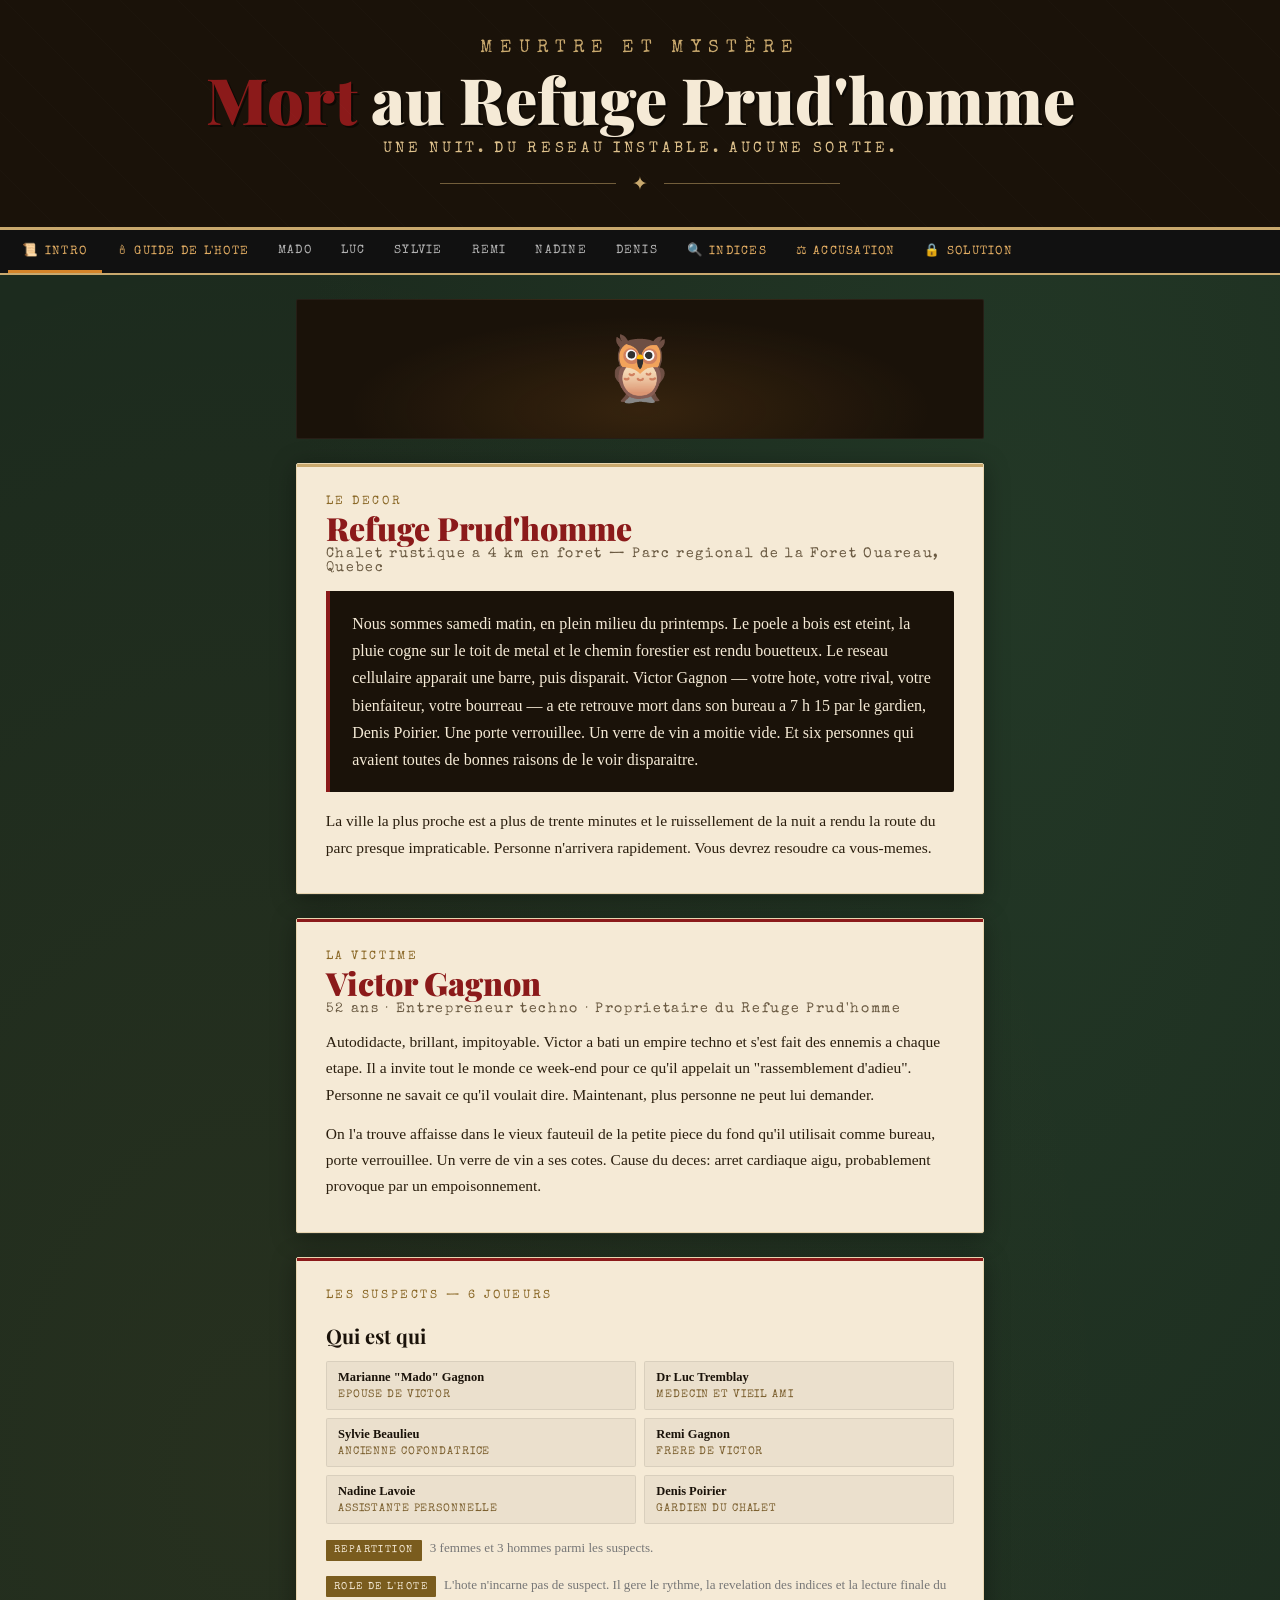
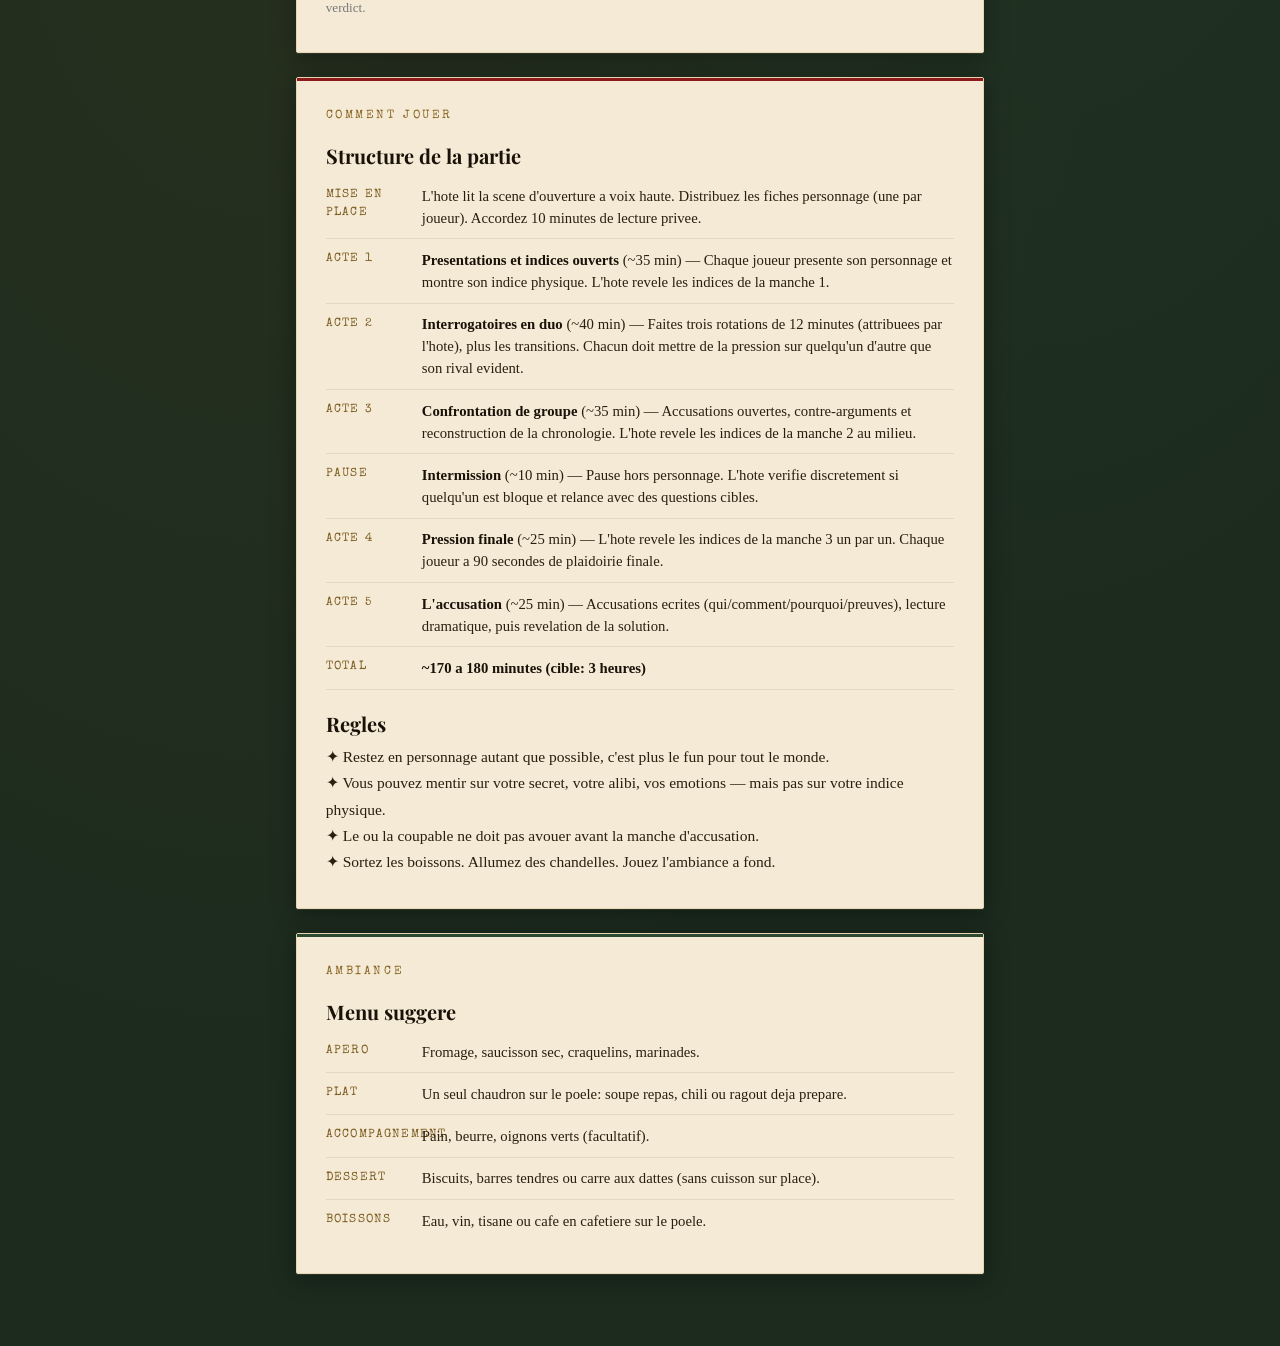
==== dead_at_blackpine.html @ 15d74ecc "improve role play" ====
<!DOCTYPE html>
<html lang="fr-CA">
<head>
<meta charset="UTF-8">
<meta name="viewport" content="width=device-width, initial-scale=1.0">
<title>Mort au Refuge Prud'homme — Meurtre et mystère</title>
<link href="https://fonts.googleapis.com/css2?family=Playfair+Display:ital,wght@0,400;0,700;0,900;1,400;1,700&family=IM+Fell+English:ital@0;1&family=Special+Elite&display=swap" rel="stylesheet">
<link rel="stylesheet" href="assets/dead_at_blackpine.css">
</head>
<body>

<header class="site-header">
  <div class="header-ornament">Meurtre et mystère</div>
  <h1 class="header-title"><span>Mort</span> au Refuge Prud'homme</h1>
  <div class="header-sub">Une nuit. Du reseau instable. Aucune sortie.</div>
  <div class="header-divider"><span>✦</span></div>
</header>

<nav class="nav-wrap">
  <div class="nav" role="tablist">
    <button class="nav-btn host-btn active" onclick="showPage('intro')" id="tab-intro">📜 Intro</button>
    <button class="nav-btn host-btn" onclick="showPage('host')" id="tab-host">🕯 Guide de l'hote</button>
    <button class="nav-btn" onclick="showPage('maggie')" id="tab-maggie">Mado</button>
    <button class="nav-btn" onclick="showPage('owen')" id="tab-owen">Luc</button>
    <button class="nav-btn" onclick="showPage('sylvia')" id="tab-sylvia">Sylvie</button>
    <button class="nav-btn" onclick="showPage('rex')" id="tab-rex">Remi</button>
    <button class="nav-btn" onclick="showPage('nadia')" id="tab-nadia">Nadine</button>
    <button class="nav-btn" onclick="showPage('tom')" id="tab-tom">Denis</button>
    <button class="nav-btn host-btn" onclick="showPage('clues')" id="tab-clues">🔍 Indices</button>
    <button class="nav-btn host-btn" onclick="showPage('accuse')" id="tab-accuse">⚖ Accusation</button>
    <button class="nav-btn host-btn" onclick="showPage('solution')" id="tab-solution">🔒 Solution</button>
  </div>
</nav>

<div class="page active" id="page-intro">
  <div class="intro-img">🦉</div>

  <div class="card gold">
    <div class="section-label">Le decor</div>
    <div class="victim-name">Refuge Prud'homme</div>
    <div class="victim-dates">Chalet rustique a 4 km en foret — Parc regional de la Foret Ouareau, Quebec</div>
    <div class="scenario">
      Nous sommes samedi matin, en plein milieu du printemps. Le poele a bois est eteint, la pluie cogne sur le toit de metal et le chemin forestier est rendu bouetteux.
      Le reseau cellulaire apparait une barre, puis disparait. Victor Gagnon — votre hote, votre rival, votre bienfaiteur, votre bourreau —
      a ete retrouve mort dans son bureau a 7 h 15 par le gardien, Denis Poirier.
      Une porte verrouillee. Un verre de vin a moitie vide. Et six personnes qui avaient toutes de bonnes raisons de le voir disparaitre.
    </div>
    <p>La ville la plus proche est a plus de trente minutes et le ruissellement de la nuit a rendu la route du parc presque impraticable. Personne n'arrivera rapidement. Vous devrez resoudre ca vous-memes.</p>
  </div>

  <div class="card">
    <div class="section-label">La victime</div>
    <div class="victim-name">Victor Gagnon</div>
    <div class="victim-dates">52 ans · Entrepreneur techno · Proprietaire du Refuge Prud'homme</div>
    <p>Autodidacte, brillant, impitoyable. Victor a bati un empire techno et s'est fait des ennemis a chaque etape. Il a invite tout le monde ce week-end pour ce qu'il appelait un <em>"rassemblement d'adieu"</em>. Personne ne savait ce qu'il voulait dire. Maintenant, plus personne ne peut lui demander.</p>
    <p>On l'a trouve affaisse dans le vieux fauteuil de la petite piece du fond qu'il utilisait comme bureau, porte verrouillee. Un verre de vin a ses cotes. Cause du deces: arret cardiaque aigu, probablement provoque par un empoisonnement.</p>
  </div>

  <div class="card">
    <div class="section-label">Les suspects — 6 joueurs</div>
    <h3>Qui est qui</h3>
    <div class="player-list">
      <div class="player-item">
        <strong>Marianne "Mado" Gagnon</strong>
        <span>Epouse de Victor</span>
      </div>
      <div class="player-item">
        <strong>Dr Luc Tremblay</strong>
        <span>Medecin et vieil ami</span>
      </div>
      <div class="player-item">
        <strong>Sylvie Beaulieu</strong>
        <span>Ancienne cofondatrice</span>
      </div>
      <div class="player-item">
        <strong>Remi Gagnon</strong>
        <span>Frere de Victor</span>
      </div>
      <div class="player-item">
        <strong>Nadine Lavoie</strong>
        <span>Assistante personnelle</span>
      </div>
      <div class="player-item">
        <strong>Denis Poirier</strong>
        <span>Gardien du chalet</span>
      </div>
    </div>
    <p style="font-size:0.82rem; color:#777; margin-top:0.5rem;"><span class="tag gold">Repartition</span> 3 femmes et 3 hommes parmi les suspects.</p>
    <p style="font-size:0.82rem; color:#777; margin-top:0.35rem;"><span class="tag gold">Role de l'hote</span> L'hote n'incarne pas de suspect. Il gere le rythme, la revelation des indices et la lecture finale du verdict.</p>
  </div>

  <div class="card">
    <div class="section-label">Comment jouer</div>
    <h3>Structure de la partie</h3>
    <div class="detail-row"><div class="detail-label">Mise en place</div><div class="detail-val">L'hote lit la scene d'ouverture a voix haute. Distribuez les fiches personnage (une par joueur). Accordez 10 minutes de lecture privee.</div></div>
    <div class="detail-row"><div class="detail-label">Acte 1</div><div class="detail-val"><strong>Presentations et indices ouverts</strong> (~35 min) — Chaque joueur presente son personnage et montre son indice physique. L'hote revele les indices de la manche 1.</div></div>
    <div class="detail-row"><div class="detail-label">Acte 2</div><div class="detail-val"><strong>Interrogatoires en duo</strong> (~40 min) — Faites trois rotations de 12 minutes (attribuees par l'hote), plus les transitions. Chacun doit mettre de la pression sur quelqu'un d'autre que son rival evident.</div></div>
    <div class="detail-row"><div class="detail-label">Acte 3</div><div class="detail-val"><strong>Confrontation de groupe</strong> (~35 min) — Accusations ouvertes, contre-arguments et reconstruction de la chronologie. L'hote revele les indices de la manche 2 au milieu.</div></div>
    <div class="detail-row"><div class="detail-label">Pause</div><div class="detail-val"><strong>Intermission</strong> (~10 min) — Pause hors personnage. L'hote verifie discretement si quelqu'un est bloque et relance avec des questions cibles.</div></div>
    <div class="detail-row"><div class="detail-label">Acte 4</div><div class="detail-val"><strong>Pression finale</strong> (~25 min) — L'hote revele les indices de la manche 3 un par un. Chaque joueur a 90 secondes de plaidoirie finale.</div></div>
    <div class="detail-row"><div class="detail-label">Acte 5</div><div class="detail-val"><strong>L'accusation</strong> (~25 min) — Accusations ecrites (qui/comment/pourquoi/preuves), lecture dramatique, puis revelation de la solution.</div></div>
    <div class="detail-row"><div class="detail-label">Total</div><div class="detail-val"><strong>~170 a 180 minutes (cible: 3 heures)</strong></div></div>

    <h3>Regles</h3>
    <p>✦ Restez en personnage autant que possible, c'est plus le fun pour tout le monde.<br>
    ✦ Vous pouvez mentir sur votre secret, votre alibi, vos emotions — mais pas sur votre indice physique.<br>
    ✦ Le ou la coupable ne doit pas avouer avant la manche d'accusation.<br>
    ✦ Sortez les boissons. Allumez des chandelles. Jouez l'ambiance a fond.</p>
  </div>

  <div class="card green">
    <div class="section-label">Ambiance</div>
    <h3>Menu suggere</h3>
    <div class="detail-row"><div class="detail-label">Apero</div><div class="detail-val">Fromage, saucisson sec, craquelins, marinades.</div></div>
    <div class="detail-row"><div class="detail-label">Plat</div><div class="detail-val">Un seul chaudron sur le poele: soupe repas, chili ou ragout deja prepare.</div></div>
    <div class="detail-row"><div class="detail-label">Accompagnement</div><div class="detail-val">Pain, beurre, oignons verts (facultatif).</div></div>
    <div class="detail-row"><div class="detail-label">Dessert</div><div class="detail-val">Biscuits, barres tendres ou carre aux dattes (sans cuisson sur place).</div></div>
    <div class="detail-row"><div class="detail-label">Boissons</div><div class="detail-val">Eau, vin, tisane ou cafe en cafetiere sur le poele.</div></div>
  </div>
</div>

<div class="page" id="page-host">
  <div class="card host">
    <div class="section-label">Pour les yeux de l'hote seulement</div>
    <h2>Guide de l'hote</h2>
    <p>Comme hote, vous connaissez l'identite de la meurtriere. Votre role est d'animer, pas de jouer un personnage. Gardez l'intrigue coherente, maintenez la pression et protegez le rythme de 3 heures.</p>
  </div>

  <div class="card">
    <h3>Avant la partie</h3>
    <p>Imprimez la page de chaque personnage et pliez-la pour cacher la section "Votre secret" — ou laissez chaque joueur ouvrir son onglet en prive. Assurez-vous que chacun ne lit que sa propre fiche avant la manche 1.</p>
    <p>Preparez un "indice physique" par personnage — note manuscrite, impression papier ou objet. Ils sont listes dans chaque onglet personnage. Des fiches Bristol font tres bien l'affaire.</p>
    <p>Utilisez un chronometre visible. Si une scene s'etire, coupez avec un nouvel indice en restant dans l'ambiance. Ce scenario est calibre pour <strong>six suspects + un hote</strong>; n'ajoutez pas d'autres personnages.</p>
  </div>

  <div class="card">
    <h3>Plan de rythme sur 3 heures</h3>
    <div class="detail-row"><div class="detail-label">00:00–00:15</div><div class="detail-val">Accueil, regles, lecture privee.</div></div>
    <div class="detail-row"><div class="detail-label">00:15–00:50</div><div class="detail-val">Acte 1: Presentations + indices manche 1.</div></div>
    <div class="detail-row"><div class="detail-label">00:50–01:30</div><div class="detail-val">Acte 2: Interrogatoires en duo (3 rotations).</div></div>
    <div class="detail-row"><div class="detail-label">01:30–02:05</div><div class="detail-val">Acte 3: Confrontation de groupe + indices manche 2.</div></div>
    <div class="detail-row"><div class="detail-label">02:05–02:15</div><div class="detail-val">Pause et recalibrage de l'hote.</div></div>
    <div class="detail-row"><div class="detail-label">02:15–02:40</div><div class="detail-val">Acte 4: Pression finale + indices manche 3.</div></div>
    <div class="detail-row"><div class="detail-label">02:40–03:00</div><div class="detail-val">Acte 5: Accusations ecrites, lecture, solution.</div></div>
  </div>

  <div class="card">
    <h3>Scene d'ouverture — Lisez ceci a voix haute</h3>
    <div class="scenario">
      "Le souper d'hier a ete long et le vin coulait a flot. Victor a porte un toast aux vieilles amities et aux nouveaux departs. Tout le monde est alle se coucher a son heure.
      <br><br>
      Ce matin, a 7 h 15, Denis Poirier — le gardien — a remarque que la lumiere du bureau etait restee allumee toute la nuit. Il a cogne. Aucune reponse. Il a utilise sa cle de secours et a trouve Victor dans le fauteuil, encore habille, froid au toucher. Le verre de vin sur la table d'appoint etait a moitie plein.
      <br><br>
      Le Dr Luc Tremblay l'a confirme: Victor Gagnon est mort. Ce n'est pas naturel. Les sentiers sont en boue, la traversee de la riviere est risquee et le reseau cellulaire coupe sans arret. Vous etes tous ici. Et l'un de vous l'a fait."
    </div>
  </div>

  <div class="card">
    <h3>Faits cles a garder en tete</h3>
    <div class="detail-row"><div class="detail-label">Heure du deces</div><div class="detail-val">Environ 0 h 15, dans la nuit de vendredi a samedi. Victor a ete vu vivant vers 23 h 50.</div></div>
    <div class="detail-row"><div class="detail-label">Cause du deces</div><div class="detail-val">Chlorure de potassium (KCl) dissous dans son vin. Provoque un arret cardiaque. Incolore et presque sans gout dans le vin.</div></div>
    <div class="detail-row"><div class="detail-label">La piece verrouillee</div><div class="detail-val">Le bureau etait verrouille de l'interieur. La seule cle etait dans la poche de la veste de Victor. (Sylvie est sortie par la porte-fenetre, dont la serrure est brisee depuis des semaines — Denis le sait. La porte s'est rabattue derriere elle. Denis peut confirmer qu'elle etait entrouverte ce matin.)</div></div>
    <div class="detail-row"><div class="detail-label">La meurtriere</div><div class="detail-val"><strong>SYLVIE BEAULIEU.</strong> Elle a vole le KCl dans la trousse de Luc, a rencontre Victor a 23 h 30, a empoisonne son vin pendant qu'il regardait vers la fenetre, puis est sortie par la porte-fenetre laterale.</div></div>
    <div class="detail-row"><div class="detail-label">Faux alibi</div><div class="detail-val">Denis Poirier a aussi menti — il etait bien pres du refuge vers 23 h 55 (Nadine l'a vu, et Remi l'a vu sur les marches vers minuit). Mais il est innocent; il surveillait simplement les lieux, bouleverse par la vente. Remi a aussi menti — il est sorti marcher vers minuit et a vu la porte-fenetre entrouverte.</div></div>

    <h3>Conseils pour une excellente partie</h3>
    <p>✦ Si la confrontation ralentit, imposez 60 secondes maximum par reponse et sortez l'indice suivant plus tot.<br>
    ✦ Encouragez les joueurs a bouger dans la piece en restant en personnage.<br>
    ✦ Si quelqu'un identifie trop tot la meurtriere, laissez Sylvie nier avec aplomb — ca fait partie du role.<br>
    ✦ Gardez l'oeil sur l'horloge. De courtes relances urgentes valent mieux que de longs silences.<br>
    ✦ La manche d'accusation fonctionne mieux avec lecture dramatique de chaque feuille.<br>
    ✦ Pour garder le suspense, ne sortez pas d'emblee les indices 3-A et 3-C ensemble; gardez-en un en reserve si le groupe bloque.</p>
  </div>

  <div class="card">
    <h3>Derniere nuit de Victor — Chronologie</h3>
    <div class="timeline">
      <div class="tl-item"><div class="tl-time">19 h 00</div><div>Tout le monde arrive. Verres sur la galerie. Victor est charmant, mais evasif sur le but du week-end.</div></div>
      <div class="tl-item"><div class="tl-time">20 h 30</div><div>Souper. Victor porte un toast: <em>"A chacun ce qu'il merite."</em> La tension monte.</div></div>
      <div class="tl-item"><div class="tl-time">21 h 00</div><div>Sylvie passe dans le corridor et prend du KCl dans la trousse medicale de Luc, laissee sans surveillance.</div></div>
      <div class="tl-item"><div class="tl-time">22 h 00</div><div>Mado confronte Victor en prive. Il la balaie d'un revers. Elle monte se coucher, secouee.</div></div>
      <div class="tl-item"><div class="tl-time">23 h 00</div><div>Remi demande de l'argent a Victor. Victor lui remet une note manuscrite et le renvoie secherement.</div></div>
      <div class="tl-item"><div class="tl-time">23 h 25</div><div>Nadine sort prendre l'air. En passant devant la fenetre du bureau, elle entend des voix fortes — Victor et une femme.</div></div>
      <div class="tl-item"><div class="tl-time">23 h 28</div><div>Victor envoie un dernier texto a un contact inconnu: <em>"Elle est ici. Pathetique. Elle ne peut rien faire."</em></div></div>
      <div class="tl-item"><div class="tl-time">23 h 30</div><div>Sylvie rencontre Victor au bureau (inscrit dans son agenda: "S.B. — bureau"). Il refuse de retirer la poursuite.</div></div>
      <div class="tl-item"><div class="tl-time">23 h 45</div><div>Victor se tourne vers la fenetre. Sylvie dissout le KCl dans son vin. Il revient et boit.</div></div>
      <div class="tl-item"><div class="tl-time">23 h 52</div><div>Sylvie s'excuse poliment et sort par la porte-fenetre. Elle essuie son propre verre.</div></div>
      <div class="tl-item"><div class="tl-time">23 h 55</div><div>Denis Poirier — assis derriere le refuge — voit Sylvie sortir calmement. Il ne dit rien.</div></div>
      <div class="tl-item"><div class="tl-time">~0 h 00</div><div>Remi sort marcher, furieux. Il passe du cote est du refuge — la porte-fenetre est entrouverte, la lumiere allumee. En revenant, il voit Denis sur les marches arriere.</div></div>
      <div class="tl-item"><div class="tl-time">0 h 15</div><div>Le coeur de Victor Gagnon cesse de battre. Il s'affaisse dans le fauteuil.</div></div>
      <div class="tl-item"><div class="tl-time">7 h 15</div><div>Denis trouve le corps. La partie commence.</div></div>
    </div>
  </div>
</div>

<div class="page" id="page-maggie">
  <div class="card">
    <div class="char-header">
      <div class="char-initial">M</div>
      <div class="char-info">
        <div class="section-label">Votre personnage</div>
        <h2>Marianne "Mado" Gagnon</h2>
        <div class="char-role">Epouse de Victor · 49 ans</div>
      </div>
    </div>
    <p>Posee, maitrisee, d'une elegance tranchante. Vous etes l'epouse de Victor depuis 22 ans — des debuts en startup a la fortune, en passant par les liaisons et la cruaute deguisee en ambition. Vous dirigez une fondation caritative et vous etes tres, tres forte pour paraitre imperturbable.</p>
    <p>Vous etes venue ce week-end parce que Victor l'exigeait. Vous ne savez toujours pas pourquoi. Ou plutot — vous craignez de le savoir.</p>
  </div>

  <div class="card">
    <div class="secret-box">
      <span class="secret-label">🔴 Votre secret — Ne pas partager</span>
      <p>Il y a trois jours, vous avez trouve une note dans la poche du manteau de Victor. Il planifie de divorcer cette semaine et a deja fait preparer un nouveau testament qui vous coupe de tout. Vous l'avez confronte vendredi soir avant le souper. Il a repondu: <em>"Tu seras confortable. C'est deja plus que ce que tu as merite."</em></p>
      <p>Vous ne l'avez pas tue. Mais vous n'etes pas en deuil. Et vous avez peur que votre mobile saute aux yeux.</p>
    </div>

    <div class="detail-row"><div class="detail-label">Votre alibi</div><div class="detail-val">"Je suis allee me coucher vers dix heures. J'ai pris un somnifere — j'etais a bout. Je n'ai rien entendu."</div></div>
    <div class="detail-row"><div class="detail-label">Ce que vous savez</div><div class="detail-val">Vers 23 h, vous avez entendu Victor et Remi se disputer depuis votre chambre. Remi avait l'air desespere.</div></div>
    <div class="detail-row"><div class="detail-label">Accessoire suggere</div><div class="detail-val">Foulard chic + petit pilulier vintage.</div></div>

    <div class="clue-box">
      <span class="clue-label">📄 Indice physique que vous detenez</span>
      <p>Une note froissee, trouvee dans la poche du manteau de Victor. Vous l'avez sur vous depuis tout le week-end.</p>
      <span class="clue-quote">M — Vois mon avocat lundi. Ne rends pas ca plus difficile. — V</span>
      <p style="font-size:0.82rem; margin-top:0.5rem;">Vous pouvez la montrer aux autres, ou faire comme si vous ne l'aviez pas. A vous de choisir.</p>
    </div>

    <div class="lines-box">
      <span class="lines-label">💬 Lignes d'ouverture suggerees</span>
      <div class="line-item">Je suis mariee a cet homme depuis vingt-deux ans. Je sais a quoi ressemble le deuil. Ce n'est pas ca.</div>
      <div class="line-item" style="margin-top:0.4rem;">Victor avait beaucoup d'ennemis. J'etais simplement celle qui devait vivre avec lui.</div>
    </div>
  </div>
</div>

<div class="page" id="page-owen">
  <div class="card">
    <div class="char-header">
      <div class="char-initial">O</div>
      <div class="char-info">
        <div class="section-label">Votre personnage</div>
        <h2>Dr Luc Tremblay</h2>
        <div class="char-role">Medecin et plus vieil ami de Victor · 54 ans</div>
      </div>
    </div>
    <p>Chaleureux, professoral, legerement depeigne. Vous connaissez Victor depuis l'universite. Vous avez ete temoins de mariage l'un de l'autre. Vous l'avez vu devenir quelqu'un que vous ne reconnaissez plus — et vous etes reste, parce que partir aurait ressemble a perdre une part de vous.</p>
    <p>Vous etes aussi le premier a avoir examine le corps ce matin. Vous avez reconnu les symptomes tout de suite. Et maintenant, vous avez tres, tres peur.</p>
  </div>

  <div class="card">
    <div class="secret-box">
      <span class="secret-label">🔴 Votre secret — Ne pas partager</span>
      <p>En 2019, une de vos patientes est morte a cause d'une erreur de prescription que vous avez couverte. Victor l'a appris — un ami commun de l'hopital lui a dit. Depuis cinq ans, Victor vous tient par la gorge et exige parfois des "services": acces a des prescriptions, dossiers medicaux de personnes qu'il voulait faire chanter. Vous avez obei. Vous vous en voulez profondement.</p>
      <p>Ce matin, vous avez constate que votre flacon de chlorure de potassium — un medicament cardiaque legitime que vous transportez — est a moitie vide. Vous ne l'avez pas utilise. Quelqu'un en a pris.</p>
    </div>

    <div class="detail-row"><div class="detail-label">Votre alibi</div><div class="detail-val">"Je lisais dans le fauteuil pres de la fenetre de ma chambre. J'ai peut-etre sommeille apres minuit. J'ai lu tres tard."</div></div>
    <div class="detail-row"><div class="detail-label">Ce que vous savez</div><div class="detail-val">Vous savez exactement comment le chlorure de potassium tue. A forte dose dans un liquide, il arrete le coeur et laisse peu de traces si on ne sait pas quoi chercher. Vous n'avez pas dit aux autres que c'etait le KCl — vous avez seulement dit "empoisonnement". Par ailleurs, au souper, vous avez remarque que Nadine portait une bague en diamant a la main gauche — etrange pour une assistante. Elle l'a retiree discretement quand elle a vu que vous regardiez.</div></div>
    <div class="detail-row"><div class="detail-label">Accessoire suggere</div><div class="detail-val">Trousse medicale en cuir + lunettes de lecture.</div></div>

    <div class="clue-box">
      <span class="clue-label">📄 Indice physique que vous detenez</span>
      <p>Votre trousse medicale — et surtout le flacon de KCl. Vous pouvez la montrer aux autres. Le flacon est a moitie vide, et vous ne savez pas pourquoi.</p>
      <span class="clue-quote">Solution de chlorure de potassium — Dr L. Tremblay, MD — usage cardiaque seulement</span>
    </div>

    <div class="lines-box">
      <span class="lines-label">💬 Lignes d'ouverture suggerees</span>
      <div class="line-item">Je connais Victor depuis plus longtemps que quiconque ici. Ce n'etait pas un homme bien. Mais c'etait mon ami, et quelqu'un me l'a enleve.</div>
      <div class="line-item" style="margin-top:0.4rem;">Je peux vous dire ce qui l'a tue. Pas qui l'a tue.</div>
    </div>
  </div>
</div>

<div class="page" id="page-sylvia">
  <div class="card" style="border-top-color: var(--blood);">
    <div class="char-header">
      <div class="char-initial">S</div>
      <div class="char-info">
        <div class="section-label">Votre personnage</div>
        <h2>Sylvie Beaulieu</h2>
        <div class="char-role">Ancienne cofondatrice · 48 ans</div>
      </div>
    </div>
    <p>Brillante. Controlee. Vous et Victor avez bati l'entreprise a partir de rien dans un bureau emprunte en 2009. Il vous a evincee en 2018 avec des manoeuvres, au minimum, tres douteuses — et possiblement criminelles de sa part.</p>
    <p>Ca fait six ans que vous reconstruisez votre vie. Vous pensiez etre presque liberee de lui. Puis, il y a trois jours, les papiers sont arrives.</p>
  </div>

  <div class="card">
    <div class="secret-box">
      <span class="secret-label">🔴 Votre secret — Vous etes la meurtriere</span>
      <p>Il y a trois jours, les avocats de Victor ont depose une nouvelle poursuite civile contre vous pour fraude financiere. Ca vous ruinerait et, pire, pourrait declencher une enquete criminelle. La prison. Vous etes venue ce week-end pour le supplier — en prive — de tout laisser tomber. Vous avez meme pense lui offrir de l'argent que vous n'avez pas.</p>
      <p>Au souper, Victor vous a regardee a travers la table et a souri. Ce sourire disait tout.</p>
      <p>Apres le souper, quand vous avez vu votre chance, vous avez pris une fiole dans la trousse medicale laissee sans surveillance par le Dr Tremblay. Vous saviez ce que c'etait — vous aviez verifie. A 23 h 30, vous etes allee au bureau, comme note dans l'agenda de Victor. Vous avez tente une derniere fois. Il a ri de vous. Quand il s'est tourne vers la fenetre, vous avez dissous le contenu dans son verre de vin en remuant avec votre doigt. Vous avez parle encore quelques minutes, trouve une excuse polie, puis quitte par la porte-fenetre. Vous avez essuye votre verre avant de partir.</p>
      <p>Vous etes calme. Vous aviez un plan. Et vous ne ressentez, honnetement, pas grand-chose.</p>
    </div>

    <div class="detail-row"><div class="detail-label">Votre alibi</div><div class="detail-val">"Je lisais pres du foyer jusqu'a environ onze heures, puis je suis allee me coucher. Je dors tres profondement."</div></div>
    <div class="detail-row"><div class="detail-label">Votre mensonge</div><div class="detail-val">Vous pretendez connaitre la poursuite "depuis des semaines" et avoir "tourne la page". En realite, vous avez recu les papiers il y a trois jours. Ne laissez pas ca vous echapper.</div></div>
    <div class="detail-row"><div class="detail-label">Attention</div><div class="detail-val">L'entree d'agenda de Victor. L'empreinte. Denis. Nadine qui vous voit sortir. Restez calme — tout le monde ici a un mobile.</div></div>
    <div class="detail-row"><div class="detail-label">Accessoire suggere</div><div class="detail-val">Porte-documents mince + stylo plume.</div></div>

    <div class="clue-box">
      <span class="clue-label">📄 Indice physique que vous detenez</span>
      <p>Les papiers judiciaires. Vous devriez tenter de les cacher ou de les minimiser. S'ils sortent, ils prouvent que vous les avez recus il y a seulement trois jours — ce qui contredit votre version "j'ai tourne la page".</p>
      <span class="clue-quote">Objet: Gagnon c. Beaulieu — avis de poursuite civile. Depose: [il y a 3 jours]. Dommages reclames: 4,7 M$ + signalement criminel.</span>
    </div>

    <div class="lines-box">
      <span class="lines-label">💬 Lignes d'ouverture suggerees</span>
      <div class="line-item">Victor et moi avions un passe complique. Je ne le nierai pas. Mais je ne fais plus partie de son monde depuis des annees. Je suis venue ce week-end par... habitude, j'imagine.</div>
      <div class="line-item" style="margin-top:0.4rem;">Concentrons-nous sur ceux qui avaient quelque chose a gagner. Moi, j'avais deja fait la paix avec le passe.</div>
    </div>
  </div>
</div>

<div class="page" id="page-rex">
  <div class="card">
    <div class="char-header">
      <div class="char-initial">R</div>
      <div class="char-info">
        <div class="section-label">Votre personnage</div>
        <h2>Remi Gagnon</h2>
        <div class="char-role">Frere cadet de Victor · 44 ans</div>
      </div>
    </div>
    <p>Charmant, un peu debraye, avec ce rire facile qui vous sortait de tout. Vous et Victor avez grandi a vous battre pour les memes miettes, et somehow c'est lui qui a tout eu. Vous n'etes pas amer — vous avez juste de grosses dettes et plus beaucoup de temps.</p>
    <p>Vous avez parle a Victor vers 23 h hier soir. Vous ne l'avez encore dit a personne.</p>
  </div>

  <div class="card">
    <div class="secret-box">
      <span class="secret-label">🔴 Votre secret — Ne pas partager</span>
      <p>Vous devez 60 000 EUR a des gens qui n'ont pas de patience. Victor etait votre derniere option. Il vous a retire du testament l'an dernier apres un pret de 80 000 $ jamais rembourse. Vers 23 h, vous lui avez redemande une derniere fois — pas de charite, juste un pret. Il vous a tendu la note et vous a renvoye vous coucher.</p>
      <p>Vous ne l'avez pas tue. Mais vous avez quitte votre chambre vers minuit pour marcher une vingtaine de minutes, furieux. Vous l'avez cache parce que ca vous rend suspect.</p>
    </div>

    <div class="detail-row"><div class="detail-label">Votre alibi</div><div class="detail-val">"J'etais dans ma chambre avec une bouteille et une rediffusion de hockey. Impossible de dormir."</div></div>
    <div class="detail-row"><div class="detail-label">Votre mensonge</div><div class="detail-val">Vous n'avez pas mentionne votre marche dehors (~minuit, ~20 min) ni la conversation avec Victor a 23 h.</div></div>
    <div class="detail-row"><div class="detail-label">Ce que vous savez</div><div class="detail-val">Pendant votre marche, vous etes passe du cote est du refuge. La porte-fenetre du bureau etait entrouverte et la lumiere etait encore allumee, mais vous n'avez pas regarde a l'interieur. En revenant, vous avez apercu Denis Poirier assis sur les marches arriere du refuge — pas dans sa remise.</div></div>
    <div class="detail-row"><div class="detail-label">Accessoire suggere</div><div class="detail-val">Vieille montre + paquet de cartes use.</div></div>

    <div class="clue-box">
      <span class="clue-label">📄 Indice physique que vous detenez</span>
      <p>Une note manuscrite recente de Victor — remise hier soir.</p>
      <span class="clue-quote">Remi — C'est la derniere fois que je le dis. Pas un sou de plus, jamais. Ne te ridiculise pas ce week-end. — V</span>
    </div>

    <div class="lines-box">
      <span class="lines-label">💬 Lignes d'ouverture suggerees</span>
      <div class="line-item">C'etait mon frere. Je sais ce que tout le monde pense. Mais je l'aimais, meme quand il rendait ca impossible.</div>
      <div class="line-item" style="margin-top:0.4rem;">J'etais seul presque toute la nuit. Si c'est un crime, ben pendez-moi pour insomnie.</div>
    </div>
  </div>
</div>

<div class="page" id="page-nadia">
  <div class="card">
    <div class="char-header">
      <div class="char-initial">N</div>
      <div class="char-info">
        <div class="section-label">Votre personnage</div>
        <h2>Nadine Lavoie</h2>
        <div class="char-role">Assistante personnelle et fiancee secrete · 31 ans</div>
      </div>
    </div>
    <p>Efficace, professionnelle, discretement devouee. Vous travaillez pour Victor depuis quatre ans. Ici, tout le monde vous connait comme son assistante. Personne — sauf Victor — ne connait le reste.</p>
  </div>

  <div class="card">
    <div class="secret-box">
      <span class="secret-label">🔴 Votre secret — Ne pas partager</span>
      <p>Il y a trois mois, Victor vous a demandee en mariage. En secret. Il vous a donne une bague et a dit qu'il reglait "certaines complications personnelles" avant d'officialiser — c'est-a-dire Mado. Il mettait a jour son testament pour tout vous laisser.</p>
      <p>Maintenant, il est mort et vous avez une bague de fiancailles ainsi qu'un testament non signe dans vos poches. Si Mado l'apprend, elle vous detruira.</p>
      <p>Aussi: vers 23 h 25, pendant votre "marche dehors", vous etes passee devant la fenetre du bureau et avez entendu des voix fortes — Victor et une femme. Vous n'avez pas pu voir a l'interieur. Vous avez continue votre chemin. Troublee, vous etes restee dehors bien plus longtemps que prevu — assise sur un rocher pres du sentier. C'est la que vous avez apercu Denis derriere le refuge vers 23 h 55. Vous etes rentree peu apres minuit.</p>
    </div>

    <div class="detail-row"><div class="detail-label">Votre alibi</div><div class="detail-val">"Je suis sortie prendre l'air vers 23 h 20 — peut-etre vingt minutes. J'avais besoin de penser. Ensuite, je suis allee me coucher."</div></div>
    <div class="detail-row"><div class="detail-label">Ce que vous savez</div><div class="detail-val">Vous avez vu Denis Poirier derriere le refuge vers 23 h 55 — pas dans sa remise comme il le pretend. Vous avez aussi entendu Victor se disputer avec une femme juste avant.</div></div>
    <div class="detail-row"><div class="detail-label">Accessoire suggere</div><div class="detail-val">Bague visible + petit carnet noir.</div></div>

    <div class="clue-box">
      <span class="clue-label">📄 Indices physiques que vous detenez</span>
      <p>Deux objets dans votre manteau:</p>
      <span class="clue-quote">Une bague de fiancailles en diamant. Et un document plie — le testament mis a jour de Victor, non signe, qui laisse tout a "Nadine Lavoie".</span>
      <p style="font-size:0.82rem; margin-top:0.5rem;">C'est vous qui decidez quand les reveler. Ils donnent un mobile — mais montrent aussi que Victor voulait vous proteger.</p>
    </div>

    <div class="lines-box">
      <span class="lines-label">💬 Lignes d'ouverture suggerees</span>
      <div class="line-item">Je travaille pour Victor depuis quatre ans. Je connaissais son horaire, ses habitudes, ses humeurs. Je le connaissais mieux que bien du monde ici.</div>
      <div class="line-item" style="margin-top:0.4rem;">J'ai besoin d'air. On peut ouvrir une fenetre?</div>
    </div>
  </div>
</div>

<div class="page" id="page-tom">
  <div class="card">
    <div class="char-header">
      <div class="char-initial">T</div>
      <div class="char-info">
        <div class="section-label">Votre personnage</div>
        <h2>Denis Poirier</h2>
        <div class="char-role">Gardien du chalet · 61 ans</div>
      </div>
    </div>
    <p>Silencieux. Use. Vous prenez soin du Refuge Prud'homme depuis quinze ans. Vous connaissez chaque craquement de plancher, chaque raccourci dans le bois. Cet endroit, c'est chez vous — la petite maison au bout du terrain ou vous vivez avec votre femme depuis le depart des enfants.</p>
    <p>C'est vous qui avez trouve le corps ce matin. Vous auriez prefere ne jamais le voir.</p>
  </div>

  <div class="card">
    <div class="secret-box">
      <span class="secret-label">🔴 Votre secret — Ne pas partager</span>
      <p>La semaine derniere, Victor vous a dit que le refuge etait vendu. Date de cloture: 15 juin. Vous et votre femme avez six semaines pour trouver un endroit ou aller. Elle est malade — rien d'immediatement fatal, mais assez pour avoir besoin de stabilite. Vous n'avez ni plan B, ni economies.</p>
      <p>Vers 23 h 55 hier soir, vous avez quitte la remise et marche jusqu'au refuge. Vous vous etes assis sur les marches arriere, juste pour regarder le batiment. Vous ne faisiez rien. Vous etiez assis la. Nadine Lavoie est passee; vous pensez qu'elle vous a vu.</p>
    </div>

    <div class="detail-row"><div class="detail-label">Votre alibi</div><div class="detail-val">"J'etais dans ma remise toute la nuit, a reparer la generatrice. Elle saute sans arret."</div></div>
    <div class="detail-row"><div class="detail-label">Votre mensonge</div><div class="detail-val">Vous n'etiez pas dans la remise toute la nuit. Vous etiez au refuge vers 23 h 55. Vous avez aussi vu Sylvie sortir par la porte-fenetre quelques minutes plus tot, seule et calme. Vous n'en avez pas parle parce que vous ne vouliez pas etre implique.</div></div>
    <div class="detail-row"><div class="detail-label">Ce que vous savez</div><div class="detail-val">Vous connaissez chaque recoin du chalet. La serrure de la porte-fenetre du bureau est brisee depuis des semaines — vous l'aviez signalee a Victor, qui n'a jamais fait reparer. N'importe qui le sachant pouvait entrer ou sortir par la. Aussi, apres le souper, vous avez remarque la trousse medicale du Dr Tremblay ouverte dans le corridor, sans surveillance.</div></div>
    <div class="detail-row"><div class="detail-label">Accessoire suggere</div><div class="detail-val">Trousseau de cles + lampe frontale.</div></div>

    <div class="clue-box">
      <span class="clue-label">📄 Indice physique que vous detenez</span>
      <p>Une annonce immobiliere imprimee par Victor, avec une note manuscrite trouvee sur votre pas de porte.</p>
      <span class="clue-quote">Refuge Prud'homme — prix demande: 485 000 $. Cloture: 15 juin. [Manuscrit:] Dire a Poirier d'ici la fin du mois. — VG</span>
    </div>

    <div class="lines-box">
      <span class="lines-label">💬 Lignes d'ouverture suggerees</span>
      <div class="line-item">Ca fait quinze ans que je suis ici. J'ai jamais demande grand-chose. Je sais pas pourquoi quelqu'un aurait fait ca.</div>
      <div class="line-item" style="margin-top:0.4rem">La porte-fenetre a l'est du bureau etait entrouverte ce matin. J'ai trouve ca bizarre.</div>
    </div>
  </div>
</div>

<div class="page" id="page-clues">
  <div class="card host">
    <div class="section-label">Pour l'hote</div>
    <h2>Cartes d'indices</h2>
    <p>Lisez-les au bon moment. Decoupez-les ou utilisez-les comme script. Ce sont des "faits" nouvellement decouverts — preuves materielles ou temoignages.</p>
  </div>

  <div class="card">
    <div class="round-header">— Indices manche 1 — A reveler apres les presentations —</div>

    <div class="clue-card">
      <span class="clue-num">Indice 1-A · Le verre de vin</span>
      Le verre trouve pres de Victor contient un faible residu cristallin blanchatre au fond. Ce n'est pas du depot de vin. Le Dr Tremblay confirme que ca ressemble a une substance dissoute.
    </div>
    <div class="clue-card">
      <span class="clue-num">Indice 1-B · La piece verrouillee</span>
      La porte du bureau etait verrouillee de l'interieur. La seule cle etait dans la poche de la veste de Victor. Cependant, la porte-fenetre du mur est etait legerement entrouverte ce matin.
    </div>
    <div class="clue-card">
      <span class="clue-num">Indice 1-C · Un deuxieme verre</span>
      Un deuxieme verre de vin a ete retrouve sur l'etagere pres de la fenetre — essuye proprement. Quelqu'un d'autre etait dans la piece avec Victor. Quelqu'un qui ne voulait laisser aucune trace.
    </div>
    <div class="clue-card">
      <span class="clue-num">Indice 1-D · L'agenda de Victor</span>
      L'agenda de bureau de Victor, encore ouvert a vendredi: a 23 h 30, une entree indique — <em>"S.B. — bureau."</em>
    </div>
  </div>

  <div class="card">
    <div class="round-header">— Indices manche 2 — A reveler apres le premier interrogatoire —</div>

    <div class="clue-card">
      <span class="clue-num">Indice 2-A · Le medicament manquant</span>
      Le chlorure de potassium du Dr Tremblay — un medicament cardiaque qu'il transporte — est a moitie vide. Il ne l'a pas utilise ce week-end. A dose suffisante dans un liquide, ca cause un arret cardiaque en moins de 30 minutes et c'est presque indetectable.
    </div>
    <div class="clue-card">
      <span class="clue-num">Indice 2-B · Un temoin dans l'ombre</span>
      Nadine confirme avoir vu Denis Poirier derriere le refuge vers 23 h 55 — pas dans sa remise, contrairement a ce qu'il affirme.
    </div>
    <div class="clue-card">
      <span class="clue-num">Indice 2-C · Les papiers de poursuite</span>
      Les documents juridiques de Sylvie Beaulieu sont dates d'il y a trois jours. Elle avait d'abord dit qu'elle etait au courant "depuis des semaines" et qu'elle avait "tourne la page". C'etait faux.
    </div>
    <div class="clue-card">
      <span class="clue-num">Indice 2-D · La dispute a la fenetre</span>
      Nadine confirme avoir entendu Victor se disputer avec une femme non identifiee vers 23 h 25, depuis l'exterieur du bureau — quelques minutes avant l'entree "S.B." de 23 h 30 dans l'agenda.
    </div>
  </div>

  <div class="card">
    <div class="round-header">— Indices manche 3 — A utiliser si necessaire avant la manche d'accusation —</div>

    <div class="clue-card">
      <span class="clue-num">Indice 3-A · L'empreinte</span>
      Une empreinte partielle a ete retrouvee sur le verre essuye. Apres comparaison, elle correspond a Sylvie Beaulieu.
    </div>
    <div class="clue-card">
      <span class="clue-num">Indice 3-B · Le dernier texto de Victor</span>
      Dernier message texte de Victor, envoye a 23 h 28 a un contact inconnu: <em>"Elle est ici. Pathetique. Elle ne peut rien faire."</em> — envoye deux minutes avant sa rencontre prevue avec S.B.
    </div>
    <div class="clue-card">
      <span class="clue-num">Indice 3-C · Denis finit par parler</span>
      Pousse a expliquer ses deplacements, Denis Poirier admet que vers 23 h 55, alors qu'il etait assis derriere le refuge, il a vu une femme sortir par la porte-fenetre a l'est du bureau. Elle etait seule. Calme. Elle ne l'a pas remarque. Il l'identifie comme Sylvie Beaulieu.
    </div>
  </div>
</div>

<div class="page" id="page-accuse">
  <div class="card">
    <div class="section-label">Acte 5</div>
    <h2>L'accusation</h2>
    <p>Les chemins sont encore mauvais. Le feu tombe. C'est le moment.</p>
    <p>Chaque joueur remplit cette feuille en prive puis la plie. L'hote les ramasse toutes et lit chaque accusation a voix haute. La reponse la plus complete et correcte gagne.</p>
  </div>

  <div class="card">
    <div class="accuse-form">
      <div class="form-field">
        <label class="form-label">Votre nom (vous-meme, pas votre personnage)</label>
        <input class="form-line" type="text" placeholder="___________________________________________">
      </div>
      <div class="form-field">
        <label class="form-label">J'accuse...</label>
        <input class="form-line" type="text" placeholder="___________________________________________">
      </div>
      <div class="form-field">
        <label class="form-label">La methode du meurtre est...</label>
        <input class="form-line" type="text" placeholder="___________________________________________">
      </div>
      <div class="form-field">
        <label class="form-label">Le mobile est...</label>
        <textarea class="form-area" placeholder="Expliquez pourquoi cette personne a tue Victor Gagnon..."></textarea>
      </div>
      <div class="form-field">
        <label class="form-label">Les preuves cles contre cette personne sont...</label>
        <textarea class="form-area" placeholder="Quels indices pointent vers votre suspect?"></textarea>
      </div>
    </div>
    <button class="print-btn" onclick="window.print()">⎙ Imprimer cette feuille</button>
  </div>

  <div class="card gold">
    <h3>Pointage</h3>
    <div class="detail-row"><div class="detail-label">3 points</div><div class="detail-val">Bonne meurtriere</div></div>
    <div class="detail-row"><div class="detail-label">2 points</div><div class="detail-val">Bonne methode</div></div>
    <div class="detail-row"><div class="detail-label">2 points</div><div class="detail-val">Bon mobile</div></div>
    <div class="detail-row"><div class="detail-label">1 point chacun</div><div class="detail-val">Chaque preuve cle correctement identifiee (max 3)</div></div>
    <div class="detail-row"><div class="detail-label">Bonus</div><div class="detail-val">+1 si vous nommez aussi le faux alibi qui a permis de resoudre l'affaire</div></div>
  </div>
</div>

<div class="page" id="page-solution">
  <div class="card" style="text-align:center; padding: 1.5rem 1rem;">
    <div class="seal-icon">🔒</div>
    <div class="section-label" style="text-align:center;">Ne pas ouvrir avant la manche d'accusation</div>
    <h2 style="text-align:center;">La solution</h2>
    <div class="seal-text">A lire a voix haute seulement apres toutes les accusations.</div>
  </div>

  <div class="reveal-note">CLIQUEZ / TOUCHEZ CI-DESSOUS POUR REVELER — HOTE SEULEMENT</div>
  <button class="reveal-btn" onclick="revealSolution()">⚷ REVELER LA VERITE</button>

  <div class="solution-hidden" id="solution-content">
    <div class="card">
      <div class="section-label">Verdict</div>
      <div class="victim-name" style="color: var(--blood);">Sylvie Beaulieu</div>
      <div class="victim-dates">La meurtriere</div>
      <div class="scenario">
        "Victor Gagnon a ete assassine par Sylvie Beaulieu, son ancienne cofondatrice, a l'aide de chlorure de potassium vole dans la trousse medicale du Dr Luc Tremblay — dissous dans son verre de vin vers 23 h 45 vendredi soir, dans le bureau verrouille du Refuge Prud'homme."
      </div>
    </div>

    <div class="card">
      <h3>Comment elle a fait</h3>
      <div class="timeline">
        <div class="tl-item"><div class="tl-time">~21 h 00</div><div>Pendant le souper et un moment sans surveillance dans le corridor, Sylvie prend une dose mortelle de chlorure de potassium dans la trousse du Dr Tremblay. Elle s'est renseignee: incolore, presque sans gout dans le vin, provoque un arret cardiaque. Difficile a detecter sans autopsie ciblee.</div></div>
        <div class="tl-item"><div class="tl-time">23 h 30</div><div>Elle se rend au bureau, comme note dans l'agenda de Victor. Ultime tentative: retire la poursuite, laisse-moi vivre. Il refuse. Il rit.</div></div>
        <div class="tl-item"><div class="tl-time">23 h 45</div><div>Pendant que Victor regarde dehors, elle dissout le KCl dans son verre de vin et remue avec son doigt. Elle remplit son propre verre pour rester credible.</div></div>
        <div class="tl-item"><div class="tl-time">23 h 50</div><div>Elle trouve une excuse, dit bonne nuit, puis sort par la porte-fenetre est — qu'elle referme derriere elle (fermeture au loquet, sans verrou). Elle essuie son verre avant de partir.</div></div>
        <div class="tl-item"><div class="tl-time">~0 h 15</div><div>Le coeur de Victor Gagnon s'arrete. Il est seul.</div></div>
      </div>
    </div>

    <div class="card">
      <h3>Pourquoi elle l'a fait</h3>
      <p>Trois jours avant le week-end, Sylvie recoit des papiers juridiques: Victor depose une poursuite civile reclamant 4,7 M$ et une recommandation criminelle pour fraude. Si ca avance, elle risque la faillite et la prison. Elle a passe six ans a se reconstruire. Victor lui enlevait tout — encore — pour le plaisir.</p>
      <p>Elle avait essaye toutes les options legales. Elle n'avait plus les moyens de se battre. C'etait, selon elle, la seule issue.</p>

      <h3>Les indices qui l'ont prouve</h3>
      <div class="detail-row"><div class="detail-label">Agenda</div><div class="detail-val">"S.B. — bureau — 23 h 30" la place dans la piece avec la victime.</div></div>
      <div class="detail-row"><div class="detail-label">Empreinte</div><div class="detail-val">Sur le verre essuye qu'elle croyait parfaitement nettoye.</div></div>
      <div class="detail-row"><div class="detail-label">Mensonge</div><div class="detail-val">Elle disait avoir "tourne la page" de la poursuite — mais les papiers dataient de trois jours.</div></div>
      <div class="detail-row"><div class="detail-label">Temoin</div><div class="detail-val">Denis l'a vue sortir par la porte-fenetre vers 23 h 55 — calme et seule.</div></div>
      <div class="detail-row"><div class="detail-label">Medicament</div><div class="detail-val">Le KCl vole dans la trousse de Luc est l'arme du meurtre. Sylvie avait l'acces et la connaissance.</div></div>
      <div class="detail-row"><div class="detail-label">Dernier texto</div><div class="detail-val">"Elle est ici. Pathetique. Elle ne peut rien faire." — envoye 2 minutes avant leur rencontre. Ses derniers mots.</div></div>
    </div>

    <div class="card green">
      <h3>Tous les autres etaient innocents</h3>
      <p><strong>Mado</strong> — vraiment endormie. Le somnifere etait reel. Elle avait un mobile, pas l'occasion.<br>
      <strong>Luc</strong> — ignorait le vol de son medicament. Endormi. Probablement coupable de rien d'autre que d'avoir subi le chantage.<br>
      <strong>Remi</strong> — est sorti marcher en colere vers minuit. Il a vu la porte-fenetre entrouverte et Denis sur les marches, mais n'a jamais entre dans le bureau. Son trou d'alibi etait suspect, pas decisif.<br>
      <strong>Nadine</strong> — a passe devant la fenetre, a entendu des voix, puis est repartie. Elle ne savait pas ce qu'elle venait d'entendre.<br>
      <strong>Denis</strong> — etait assis derriere le refuge, detruit a l'idee de perdre sa maison. Il a vu Sylvie partir et s'est tu par peur d'etre accuse.</p>

      <div class="ornament">✦ ✦ ✦</div>
      <p style="text-align:center; font-style:italic; color: #4a6b4e;">Victor Gagnon a recu ce qu'il semait.<br>Reste a voir si la justice fera de meme pour Sylvie.</p>
    </div>
  </div>
</div>

<script src="assets/dead_at_blackpine.js"></script>

</body>
</html>
---- assets/dead_at_blackpine.css ----
:root {
    --ink: #1a1209;
    --paper: #f5ead6;
    --paper-dark: #e8d5b0;
    --aged: #c9a96e;
    --blood: #8b1a1a;
    --shadow: rgba(0,0,0,0.35);
    --green-dark: #1c2b1e;
    --green-mid: #2d4a32;
    --candle: #d4842a;
  }

  * { box-sizing: border-box; margin: 0; padding: 0; }

  body {
    background: var(--green-dark);
    color: var(--ink);
    font-family: 'IM Fell English', Georgia, serif;
    min-height: 100vh;
    background-image: 
      radial-gradient(ellipse at 20% 50%, rgba(212,132,42,0.06) 0%, transparent 60%),
      radial-gradient(ellipse at 80% 20%, rgba(44,74,50,0.4) 0%, transparent 50%);
  }

  /* ─── HEADER ─── */
  .site-header {
    background: var(--ink);
    color: var(--paper);
    text-align: center;
    padding: 2.5rem 1rem 2rem;
    border-bottom: 3px solid var(--aged);
    position: relative;
    overflow: hidden;
  }
  .site-header::before {
    content: '';
    position: absolute; inset: 0;
    background: repeating-linear-gradient(
      45deg, transparent, transparent 40px,
      rgba(255,255,255,0.01) 40px, rgba(255,255,255,0.01) 41px
    );
  }
  .header-ornament {
    font-size: 1.1rem;
    letter-spacing: 0.4em;
    text-transform: uppercase;
    color: var(--aged);
    font-family: 'Special Elite', monospace;
    margin-bottom: 0.5rem;
  }
  .header-title {
    font-family: 'Playfair Display', Georgia, serif;
    font-size: clamp(2.2rem, 7vw, 4rem);
    font-weight: 900;
    font-style: normal;
    line-height: 1.05;
    color: var(--paper);
    text-shadow: 2px 2px 0 rgba(0,0,0,0.5);
  }
  .header-title span { color: var(--blood); }
  .header-sub {
    font-family: 'Special Elite', monospace;
    font-size: 0.92rem;
    letter-spacing: 0.25em;
    color: #dfc28d;
    margin-top: 0.6rem;
    text-transform: uppercase;
  }
  .header-divider {
    display: flex; align-items: center; justify-content: center;
    gap: 1rem; margin: 1rem auto 0; max-width: 400px;
  }
  .header-divider::before, .header-divider::after {
    content: ''; flex: 1; height: 1px; background: var(--aged); opacity: 0.5;
  }
  .header-divider span { color: var(--aged); font-size: 1.2rem; }

  /* ─── NAV ─── */
  .nav-wrap {
    background: #111;
    border-bottom: 2px solid var(--aged);
    overflow-x: auto;
    scrollbar-width: thin;
    scrollbar-color: var(--aged) #111;
    position: sticky; top: 0; z-index: 100;
  }
  .nav {
    display: flex; min-width: max-content;
    padding: 0 0.5rem;
  }
  .nav-btn {
    background: none; border: none; cursor: pointer;
    font-family: 'Special Elite', monospace;
    font-size: 0.78rem;
    letter-spacing: 0.1em;
    text-transform: uppercase;
    color: #b3b3b3;
    padding: 0.75rem 0.9rem;
    border-bottom: 3px solid transparent;
    transition: all 0.2s;
    white-space: nowrap;
  }
  .nav-btn:hover { color: var(--aged); }
  .nav-btn.active { color: #fff6e7; border-bottom-color: var(--blood); }
  .nav-btn.host-btn { color: #e2ad63; }
  .nav-btn.host-btn.active { border-bottom-color: var(--candle); }

  /* ─── PAGES ─── */
  .page { display: none; padding: 1.5rem 1rem 3rem; max-width: 720px; margin: 0 auto; }
  .page.active { display: block; }

  /* ─── PAPER CARD ─── */
  .card {
    background: var(--paper);
    border: 1px solid var(--paper-dark);
    box-shadow: 0 4px 24px var(--shadow), 0 1px 0 rgba(255,255,255,0.1);
    border-radius: 2px;
    padding: 2rem 1.8rem;
    margin-bottom: 1.5rem;
    position: relative;
  }
  .card::before {
    content: '';
    position: absolute; top: 0; left: 0; right: 0;
    height: 3px;
    background: var(--blood);
  }
  .card.gold::before { background: var(--aged); }
  .card.green::before { background: var(--green-mid); }
  .card.host::before { background: var(--candle); }

  /* ─── TYPOGRAPHY ─── */
  .section-label {
    font-family: 'Special Elite', monospace;
    font-size: 0.72rem;
    letter-spacing: 0.22em;
    text-transform: uppercase;
    color: #8a6827;
    margin-bottom: 0.3rem;
  }
  h2 {
    font-family: 'Playfair Display', Georgia, serif;
    font-size: 1.7rem;
    font-weight: 700;
    line-height: 1.2;
    color: var(--ink);
    margin-bottom: 0.15rem;
  }
  h3 {
    font-family: 'Playfair Display', Georgia, serif;
    font-size: 1.25rem;
    font-weight: 700;
    color: var(--ink);
    margin: 1.3rem 0 0.4rem;
  }
  h3:first-child { margin-top: 0; }
  p { font-size: 0.97rem; line-height: 1.7; color: #2a1e0e; margin-bottom: 0.8rem; }
  p:last-child { margin-bottom: 0; }
  em { font-style: normal; }
  strong { font-weight: bold; color: var(--ink); }

  /* ─── VICTIM BLOCK ─── */
  .victim-name {
    font-family: 'Playfair Display', Georgia, serif;
    font-size: 2rem;
    font-style: normal;
    font-weight: 900;
    color: var(--blood);
    line-height: 1;
  }
  .victim-dates {
    font-family: 'Special Elite', monospace;
    font-size: 0.86rem;
    letter-spacing: 0.12em;
    color: #6a5a42;
    margin: 0.2rem 0 0.8rem;
  }

  /* ─── SCENARIO BOX ─── */
  .scenario {
    background: var(--ink);
    color: var(--paper);
    border-left: 4px solid var(--blood);
    padding: 1.2rem 1.4rem;
    font-family: 'IM Fell English', Georgia, serif;
    font-style: normal;
    font-size: 1rem;
    line-height: 1.7;
    margin: 1rem 0;
    border-radius: 0 2px 2px 0;
  }

  /* ─── DETAIL ROWS ─── */
  .detail-row {
    display: flex; gap: 0.5rem;
    padding: 0.6rem 0;
    border-bottom: 1px solid rgba(0,0,0,0.08);
    font-size: 0.92rem;
    line-height: 1.5;
  }
  .detail-row:last-child { border-bottom: none; }
  .detail-label {
    font-family: 'Special Elite', monospace;
    font-size: 0.74rem;
    letter-spacing: 0.1em;
    text-transform: uppercase;
    color: #7d5f24;
    flex-shrink: 0;
    width: 5.5rem;
    padding-top: 0.15rem;
  }
  .detail-val { color: #2a1e0e; }

  /* ─── CHARACTER HEADER ─── */
  .char-header {
    display: flex; align-items: flex-start; gap: 1rem;
    margin-bottom: 1.2rem;
  }
  .char-initial {
    font-family: 'Playfair Display', Georgia, serif;
    font-size: 3rem;
    font-weight: 900;
    font-style: normal;
    color: var(--blood);
    line-height: 1;
    flex-shrink: 0;
    width: 3rem;
  }
  .char-info h2 { font-size: 1.4rem; margin-bottom: 0.1rem; }
  .char-role {
    font-family: 'Special Elite', monospace;
    font-size: 0.78rem;
    letter-spacing: 0.14em;
    text-transform: uppercase;
    color: #7b5f2c;
  }

  /* ─── SECRET BOX ─── */
  .secret-box {
    background: rgba(139,26,26,0.06);
    border: 1px dashed rgba(139,26,26,0.3);
    padding: 1rem 1.1rem;
    margin: 0.8rem 0;
    border-radius: 2px;
  }
  .secret-box .secret-label {
    font-family: 'Special Elite', monospace;
    font-size: 0.6rem;
    letter-spacing: 0.3em;
    text-transform: uppercase;
    color: var(--blood);
    display: block;
    margin-bottom: 0.4rem;
  }

  /* ─── CLUE PHYSICAL ─── */
  .clue-box {
    background: rgba(201,169,110,0.15);
    border: 1px solid rgba(201,169,110,0.4);
    padding: 0.9rem 1.1rem;
    margin: 0.8rem 0;
    border-radius: 2px;
  }
  .clue-box .clue-label {
    font-family: 'Special Elite', monospace;
    font-size: 0.6rem;
    letter-spacing: 0.3em;
    text-transform: uppercase;
    color: #7a5c1e;
    display: block;
    margin-bottom: 0.4rem;
  }
  .clue-quote {
    font-style: normal;
    background: var(--paper-dark);
    padding: 0.5rem 0.8rem;
    border-left: 3px solid var(--aged);
    font-size: 0.88rem;
    margin-top: 0.4rem;
    display: block;
  }

  /* ─── LINES BOX ─── */
  .lines-box {
    background: rgba(44,74,50,0.07);
    border: 1px solid rgba(44,74,50,0.2);
    padding: 0.9rem 1.1rem;
    margin: 0.8rem 0;
    border-radius: 2px;
  }
  .lines-box .lines-label {
    font-family: 'Special Elite', monospace;
    font-size: 0.6rem;
    letter-spacing: 0.3em;
    text-transform: uppercase;
    color: var(--green-mid);
    display: block;
    margin-bottom: 0.5rem;
  }
  .line-item {
    font-size: 0.88rem;
    font-style: normal;
    padding: 0.2rem 0;
    color: #2a3a2c;
    line-height: 1.5;
  }
  .line-item::before { content: '"'; }
  .line-item::after { content: '"'; }

  /* ─── ROUND CLUE CARDS ─── */
  .round-header {
    text-align: center;
    padding: 0.8rem;
    background: var(--ink);
    color: var(--paper);
    font-family: 'Special Elite', monospace;
    font-size: 0.75rem;
    letter-spacing: 0.3em;
    text-transform: uppercase;
    margin-bottom: 0.8rem;
    border-radius: 2px;
  }
  .clue-card {
    background: var(--paper);
    border: 1px solid var(--paper-dark);
    border-left: 4px solid var(--aged);
    padding: 0.8rem 1rem;
    margin-bottom: 0.6rem;
    font-size: 0.92rem;
    line-height: 1.5;
    color: var(--ink);
    box-shadow: 1px 2px 6px rgba(0,0,0,0.12);
  }
  .clue-num {
    font-family: 'Special Elite', monospace;
    font-size: 0.72rem;
    letter-spacing: 0.14em;
    color: #7c5c20;
    display: block;
    margin-bottom: 0.2rem;
  }

  /* ─── SOLUTION ─── */
  .solution-seal {
    text-align: center;
    padding: 2rem 1rem 1.5rem;
  }
  .seal-icon {
    font-size: 3rem;
    display: block;
    margin-bottom: 0.5rem;
  }
  .seal-text {
    font-family: 'Playfair Display', Georgia, serif;
    font-style: normal;
    font-size: 1.05rem;
    color: var(--aged);
  }
  .solution-hidden {
    filter: blur(6px);
    user-select: none;
    transition: filter 0.5s;
    cursor: pointer;
  }
  .solution-hidden.revealed { filter: none; user-select: auto; cursor: auto; }
  .reveal-btn {
    display: block;
    margin: 1rem auto;
    background: var(--blood);
    color: var(--paper);
    border: none;
    font-family: 'Special Elite', monospace;
    font-size: 0.75rem;
    letter-spacing: 0.25em;
    text-transform: uppercase;
    padding: 0.8rem 2rem;
    cursor: pointer;
    border-radius: 2px;
    transition: background 0.2s;
  }
  .reveal-btn:hover { background: #a02020; }
  .reveal-note {
    font-family: 'Special Elite', monospace;
    font-size: 0.72rem;
    color: #d7b47a;
    text-align: center;
    letter-spacing: 0.1em;
    margin-bottom: 0.5rem;
  }

  /* ─── TIMELINE ─── */
  .timeline { margin: 0.5rem 0; }
  .tl-item {
    display: flex; gap: 0.8rem;
    padding: 0.5rem 0;
    border-bottom: 1px solid rgba(0,0,0,0.06);
    font-size: 0.88rem;
    line-height: 1.5;
  }
  .tl-item:last-child { border-bottom: none; }
  .tl-time {
    font-family: 'Special Elite', monospace;
    font-size: 0.76rem;
    letter-spacing: 0.1em;
    color: var(--blood);
    flex-shrink: 0;
    width: 4.5rem;
    padding-top: 0.1rem;
  }

  /* ─── ACCUSATION SHEET ─── */
  .accuse-form { margin-top: 0.5rem; }
  .form-field { margin-bottom: 1.2rem; }
  .form-label {
    font-family: 'Special Elite', monospace;
    font-size: 0.74rem;
    letter-spacing: 0.12em;
    text-transform: uppercase;
    color: #7e6028;
    display: block;
    margin-bottom: 0.3rem;
  }
  .form-line {
    display: block;
    width: 100%;
    border: none;
    border-bottom: 1px solid rgba(0,0,0,0.2);
    background: transparent;
    font-family: 'IM Fell English', Georgia, serif;
    font-size: 0.95rem;
    padding: 0.3rem 0.2rem;
    color: var(--ink);
    outline: none;
  }
  .form-area {
    display: block;
    width: 100%;
    border: 1px solid rgba(0,0,0,0.15);
    background: rgba(255,255,255,0.3);
    font-family: 'IM Fell English', Georgia, serif;
    font-size: 0.95rem;
    padding: 0.5rem 0.6rem;
    color: var(--ink);
    outline: none;
    resize: vertical;
    min-height: 80px;
    border-radius: 2px;
  }
  .print-btn {
    background: var(--green-dark);
    color: var(--paper);
    border: 1px solid var(--aged);
    font-family: 'Special Elite', monospace;
    font-size: 0.7rem;
    letter-spacing: 0.2em;
    text-transform: uppercase;
    padding: 0.6rem 1.5rem;
    cursor: pointer;
    border-radius: 2px;
    margin-top: 0.5rem;
  }

  /* ─── ORNAMENTS ─── */
  .ornament {
    text-align: center;
    color: var(--aged);
    font-size: 1.2rem;
    margin: 1.2rem 0;
    letter-spacing: 0.5rem;
    opacity: 0.6;
  }
  .tag {
    display: inline-block;
    font-family: 'Special Elite', monospace;
    font-size: 0.6rem;
    letter-spacing: 0.15em;
    text-transform: uppercase;
    background: var(--ink);
    color: var(--paper);
    padding: 0.15rem 0.5rem;
    border-radius: 1px;
    margin-right: 0.3rem;
  }
  .tag.red { background: var(--blood); }
  .tag.gold { background: #7a5c1e; }

  /* ─── INTRO PAGE ─── */
  .intro-img {
    width: 100%;
    height: 140px;
    background: var(--ink);
    background-image: radial-gradient(ellipse at 50% 80%, rgba(212,132,42,0.15) 0%, transparent 60%);
    display: flex; align-items: center; justify-content: center;
    font-size: 4rem;
    margin-bottom: 1.5rem;
    border-radius: 2px;
    border: 1px solid rgba(255,255,255,0.05);
  }
  .player-list {
    display: grid;
    grid-template-columns: 1fr 1fr;
    gap: 0.5rem;
    margin: 0.8rem 0;
  }
  .player-item {
    background: rgba(0,0,0,0.04);
    border: 1px solid rgba(0,0,0,0.08);
    padding: 0.5rem 0.7rem;
    border-radius: 2px;
    font-size: 0.85rem;
  }
  .player-item strong {
    display: block;
    font-size: 0.78rem;
  }
  .player-item span {
    font-family: 'Special Elite', monospace;
    font-size: 0.68rem;
    letter-spacing: 0.08em;
    color: #7b5f2e;
    text-transform: uppercase;
  }

  /* ─── PRINT ─── */
  @media print {
    body { background: white; }
    .nav-wrap, .print-btn { display: none; }
    .page { display: block !important; page-break-after: always; padding: 1rem; }
    .site-header { background: white; color: var(--ink); border-bottom: 2px solid var(--ink); }
    .header-title { color: var(--ink); }
    .solution-hidden { filter: none !important; }
    .reveal-btn { display: none; }
    .card { box-shadow: none; border: 1px solid #ccc; }
  }

  @media (max-width: 400px) {
    .player-list { grid-template-columns: 1fr; }
    .card { padding: 1.3rem 1.1rem; }
    .char-initial { font-size: 2.2rem; width: 2.2rem; }
  }
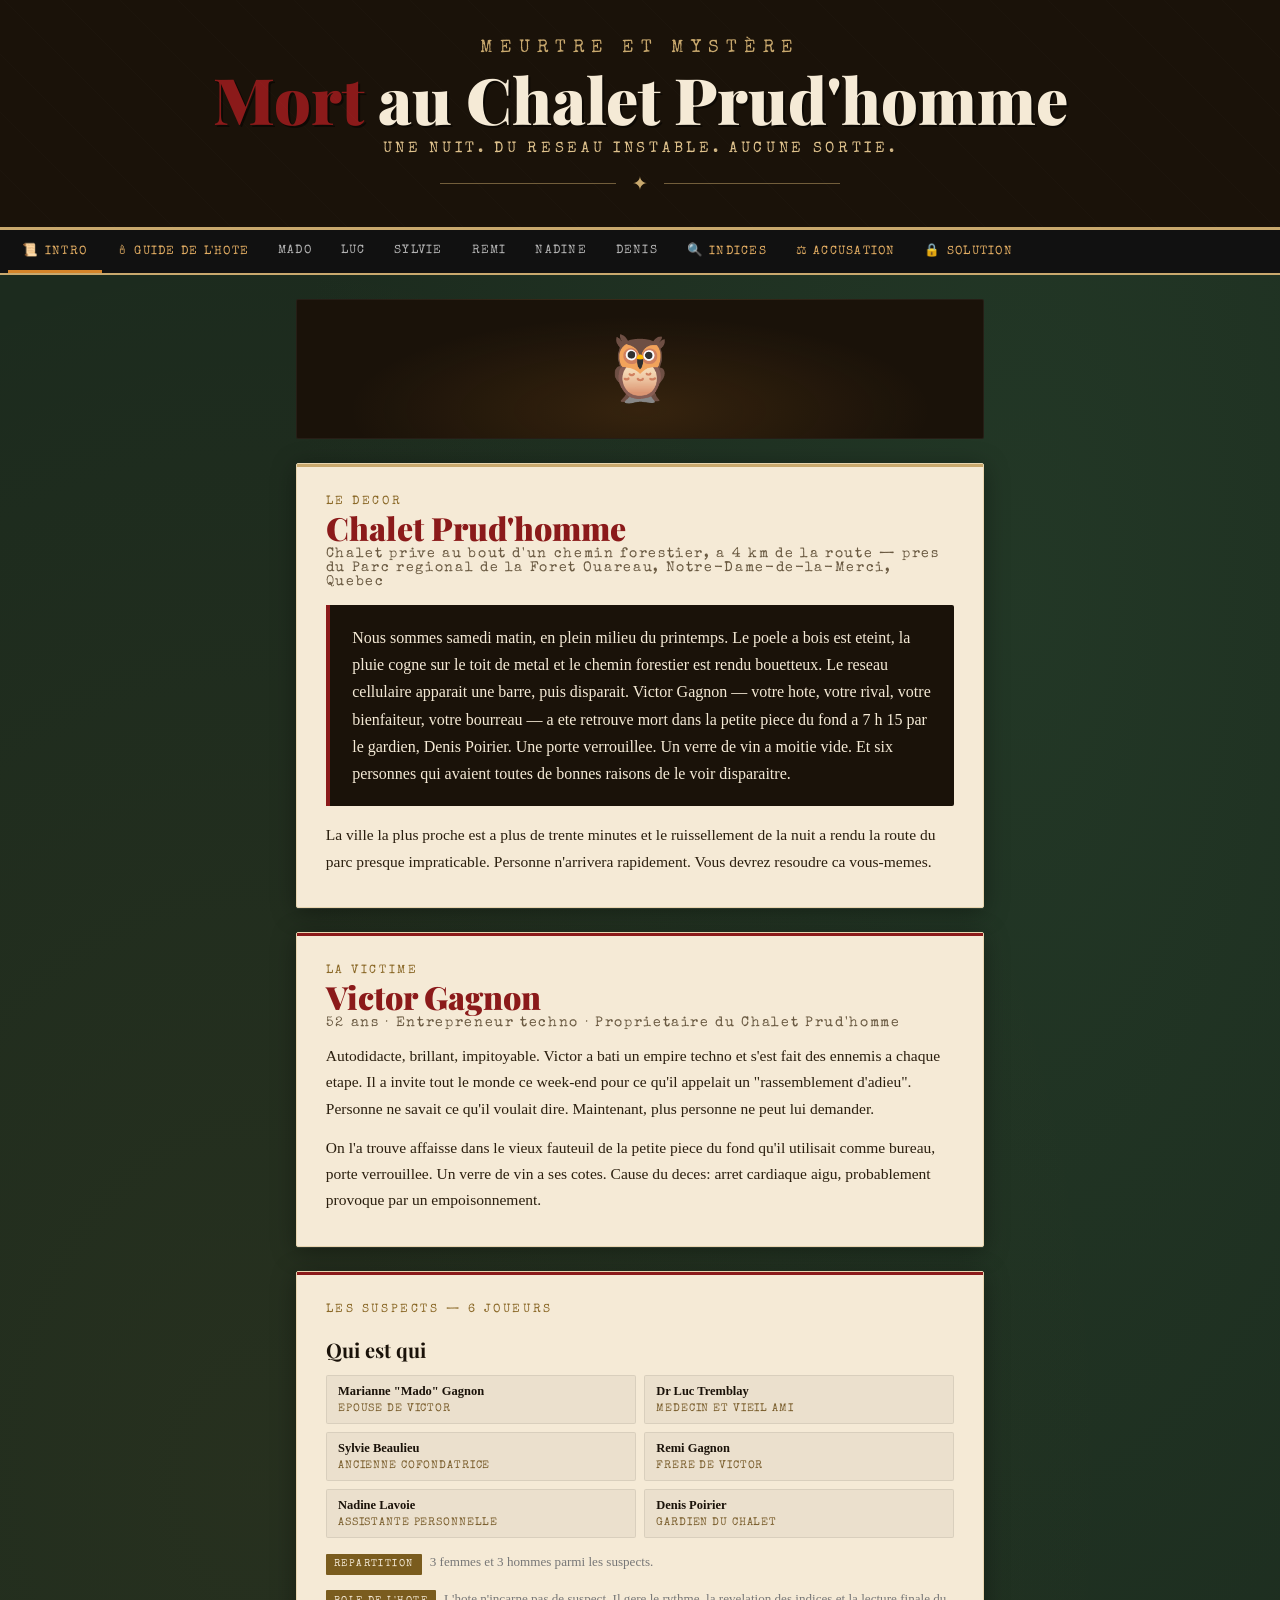
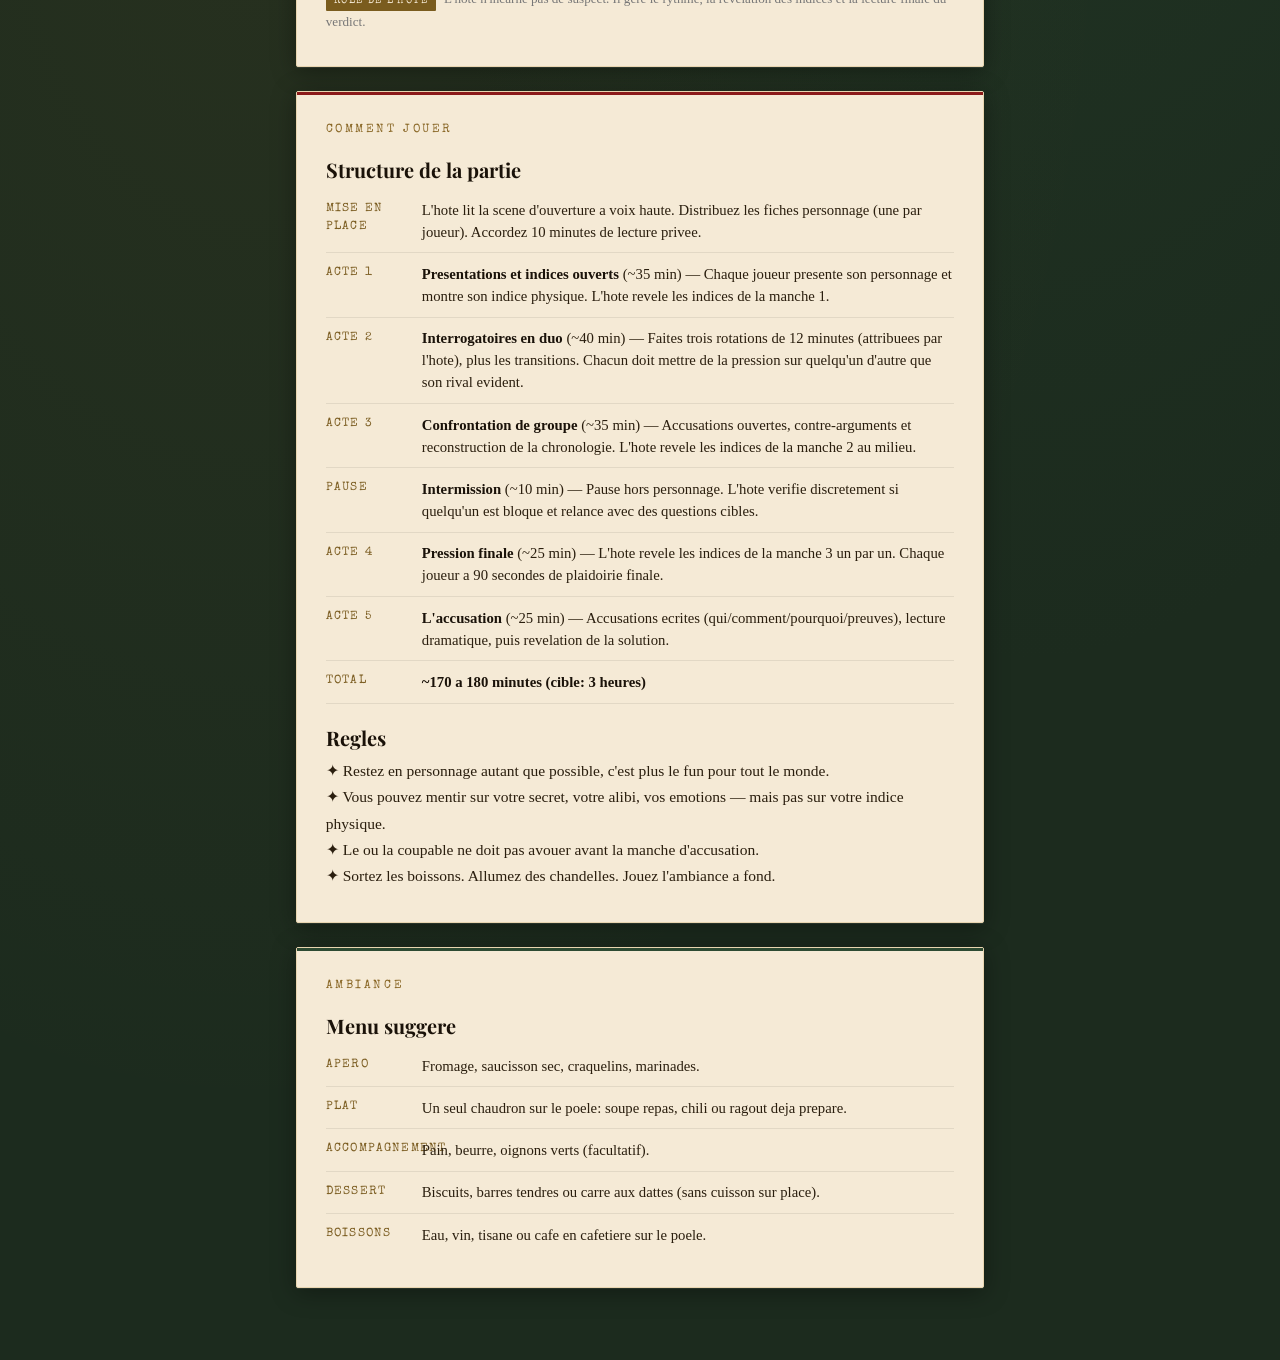
==== commit 0f72a7f6: "fix issues with location" ====
--- a/dead_at_blackpine.html
+++ b/dead_at_blackpine.html
@@ -3,7 +3,7 @@
 <head>
 <meta charset="UTF-8">
 <meta name="viewport" content="width=device-width, initial-scale=1.0">
-<title>Mort au Refuge Prud'homme — Meurtre et mystère</title>
+<title>Mort au Chalet Prud'homme — Meurtre et mystère</title>
 <link href="https://fonts.googleapis.com/css2?family=Playfair+Display:ital,wght@0,400;0,700;0,900;1,400;1,700&family=IM+Fell+English:ital@0;1&family=Special+Elite&display=swap" rel="stylesheet">
 <link rel="stylesheet" href="assets/dead_at_blackpine.css">
 </head>
@@ -11,7 +11,7 @@
 
 <header class="site-header">
   <div class="header-ornament">Meurtre et mystère</div>
-  <h1 class="header-title"><span>Mort</span> au Refuge Prud'homme</h1>
+  <h1 class="header-title"><span>Mort</span> au Chalet Prud'homme</h1>
   <div class="header-sub">Une nuit. Du reseau instable. Aucune sortie.</div>
   <div class="header-divider"><span>✦</span></div>
 </header>
@@ -37,12 +37,12 @@
 
   <div class="card gold">
     <div class="section-label">Le decor</div>
-    <div class="victim-name">Refuge Prud'homme</div>
-    <div class="victim-dates">Chalet rustique a 4 km en foret — Parc regional de la Foret Ouareau, Quebec</div>
+    <div class="victim-name">Chalet Prud'homme</div>
+    <div class="victim-dates">Chalet prive au bout d'un chemin forestier, a 4 km de la route — pres du Parc regional de la Foret Ouareau, Notre-Dame-de-la-Merci, Quebec</div>
     <div class="scenario">
       Nous sommes samedi matin, en plein milieu du printemps. Le poele a bois est eteint, la pluie cogne sur le toit de metal et le chemin forestier est rendu bouetteux.
       Le reseau cellulaire apparait une barre, puis disparait. Victor Gagnon — votre hote, votre rival, votre bienfaiteur, votre bourreau —
-      a ete retrouve mort dans son bureau a 7 h 15 par le gardien, Denis Poirier.
+      a ete retrouve mort dans la petite piece du fond a 7 h 15 par le gardien, Denis Poirier.
       Une porte verrouillee. Un verre de vin a moitie vide. Et six personnes qui avaient toutes de bonnes raisons de le voir disparaitre.
     </div>
     <p>La ville la plus proche est a plus de trente minutes et le ruissellement de la nuit a rendu la route du parc presque impraticable. Personne n'arrivera rapidement. Vous devrez resoudre ca vous-memes.</p>
@@ -51,7 +51,7 @@
   <div class="card">
     <div class="section-label">La victime</div>
     <div class="victim-name">Victor Gagnon</div>
-    <div class="victim-dates">52 ans · Entrepreneur techno · Proprietaire du Refuge Prud'homme</div>
+    <div class="victim-dates">52 ans · Entrepreneur techno · Proprietaire du Chalet Prud'homme</div>
     <p>Autodidacte, brillant, impitoyable. Victor a bati un empire techno et s'est fait des ennemis a chaque etape. Il a invite tout le monde ce week-end pour ce qu'il appelait un <em>"rassemblement d'adieu"</em>. Personne ne savait ce qu'il voulait dire. Maintenant, plus personne ne peut lui demander.</p>
     <p>On l'a trouve affaisse dans le vieux fauteuil de la petite piece du fond qu'il utilisait comme bureau, porte verrouillee. Un verre de vin a ses cotes. Cause du deces: arret cardiaque aigu, probablement provoque par un empoisonnement.</p>
   </div>
@@ -161,7 +161,7 @@
     <div class="detail-row"><div class="detail-label">Cause du deces</div><div class="detail-val">Chlorure de potassium (KCl) dissous dans son vin. Provoque un arret cardiaque. Incolore et presque sans gout dans le vin.</div></div>
     <div class="detail-row"><div class="detail-label">La piece verrouillee</div><div class="detail-val">Le bureau etait verrouille de l'interieur. La seule cle etait dans la poche de la veste de Victor. (Sylvie est sortie par la porte-fenetre, dont la serrure est brisee depuis des semaines — Denis le sait. La porte s'est rabattue derriere elle. Denis peut confirmer qu'elle etait entrouverte ce matin.)</div></div>
     <div class="detail-row"><div class="detail-label">La meurtriere</div><div class="detail-val"><strong>SYLVIE BEAULIEU.</strong> Elle a vole le KCl dans la trousse de Luc, a rencontre Victor a 23 h 30, a empoisonne son vin pendant qu'il regardait vers la fenetre, puis est sortie par la porte-fenetre laterale.</div></div>
-    <div class="detail-row"><div class="detail-label">Faux alibi</div><div class="detail-val">Denis Poirier a aussi menti — il etait bien pres du refuge vers 23 h 55 (Nadine l'a vu, et Remi l'a vu sur les marches vers minuit). Mais il est innocent; il surveillait simplement les lieux, bouleverse par la vente. Remi a aussi menti — il est sorti marcher vers minuit et a vu la porte-fenetre entrouverte.</div></div>
+    <div class="detail-row"><div class="detail-label">Faux alibi</div><div class="detail-val">Denis Poirier a aussi menti — il etait bien pres du chalet vers 23 h 55 (Nadine l'a vu, et Remi l'a vu sur les marches vers minuit). Mais il est innocent; il surveillait simplement les lieux, bouleverse par la vente. Remi a aussi menti — il est sorti marcher vers minuit et a vu la porte-fenetre entrouverte.</div></div>
 
     <h3>Conseils pour une excellente partie</h3>
     <p>✦ Si la confrontation ralentit, imposez 60 secondes maximum par reponse et sortez l'indice suivant plus tot.<br>
@@ -185,8 +185,8 @@
       <div class="tl-item"><div class="tl-time">23 h 30</div><div>Sylvie rencontre Victor au bureau (inscrit dans son agenda: "S.B. — bureau"). Il refuse de retirer la poursuite.</div></div>
       <div class="tl-item"><div class="tl-time">23 h 45</div><div>Victor se tourne vers la fenetre. Sylvie dissout le KCl dans son vin. Il revient et boit.</div></div>
       <div class="tl-item"><div class="tl-time">23 h 52</div><div>Sylvie s'excuse poliment et sort par la porte-fenetre. Elle essuie son propre verre.</div></div>
-      <div class="tl-item"><div class="tl-time">23 h 55</div><div>Denis Poirier — assis derriere le refuge — voit Sylvie sortir calmement. Il ne dit rien.</div></div>
-      <div class="tl-item"><div class="tl-time">~0 h 00</div><div>Remi sort marcher, furieux. Il passe du cote est du refuge — la porte-fenetre est entrouverte, la lumiere allumee. En revenant, il voit Denis sur les marches arriere.</div></div>
+      <div class="tl-item"><div class="tl-time">23 h 55</div><div>Denis Poirier — assis derriere le chalet — voit Sylvie sortir calmement. Il ne dit rien.</div></div>
+      <div class="tl-item"><div class="tl-time">~0 h 00</div><div>Remi sort marcher, furieux. Il passe du cote est du chalet — la porte-fenetre est entrouverte, la lumiere allumee. En revenant, il voit Denis sur les marches arriere.</div></div>
       <div class="tl-item"><div class="tl-time">0 h 15</div><div>Le coeur de Victor Gagnon cesse de battre. Il s'affaisse dans le fauteuil.</div></div>
       <div class="tl-item"><div class="tl-time">7 h 15</div><div>Denis trouve le corps. La partie commence.</div></div>
     </div>
@@ -337,7 +337,7 @@
 
     <div class="detail-row"><div class="detail-label">Votre alibi</div><div class="detail-val">"J'etais dans ma chambre avec une bouteille et une rediffusion de hockey. Impossible de dormir."</div></div>
     <div class="detail-row"><div class="detail-label">Votre mensonge</div><div class="detail-val">Vous n'avez pas mentionne votre marche dehors (~minuit, ~20 min) ni la conversation avec Victor a 23 h.</div></div>
-    <div class="detail-row"><div class="detail-label">Ce que vous savez</div><div class="detail-val">Pendant votre marche, vous etes passe du cote est du refuge. La porte-fenetre du bureau etait entrouverte et la lumiere etait encore allumee, mais vous n'avez pas regarde a l'interieur. En revenant, vous avez apercu Denis Poirier assis sur les marches arriere du refuge — pas dans sa remise.</div></div>
+    <div class="detail-row"><div class="detail-label">Ce que vous savez</div><div class="detail-val">Pendant votre marche, vous etes passe du cote est du chalet. La porte-fenetre du bureau etait entrouverte et la lumiere etait encore allumee, mais vous n'avez pas regarde a l'interieur. En revenant, vous avez apercu Denis Poirier assis sur les marches arriere du chalet — pas dans sa remise.</div></div>
     <div class="detail-row"><div class="detail-label">Accessoire suggere</div><div class="detail-val">Vieille montre + paquet de cartes use.</div></div>
 
     <div class="clue-box">
@@ -372,11 +372,11 @@
       <span class="secret-label">🔴 Votre secret — Ne pas partager</span>
       <p>Il y a trois mois, Victor vous a demandee en mariage. En secret. Il vous a donne une bague et a dit qu'il reglait "certaines complications personnelles" avant d'officialiser — c'est-a-dire Mado. Il mettait a jour son testament pour tout vous laisser.</p>
       <p>Maintenant, il est mort et vous avez une bague de fiancailles ainsi qu'un testament non signe dans vos poches. Si Mado l'apprend, elle vous detruira.</p>
-      <p>Aussi: vers 23 h 25, pendant votre "marche dehors", vous etes passee devant la fenetre du bureau et avez entendu des voix fortes — Victor et une femme. Vous n'avez pas pu voir a l'interieur. Vous avez continue votre chemin. Troublee, vous etes restee dehors bien plus longtemps que prevu — assise sur un rocher pres du sentier. C'est la que vous avez apercu Denis derriere le refuge vers 23 h 55. Vous etes rentree peu apres minuit.</p>
+      <p>Aussi: vers 23 h 25, pendant votre "marche dehors", vous etes passee devant la fenetre du bureau et avez entendu des voix fortes — Victor et une femme. Vous n'avez pas pu voir a l'interieur. Vous avez continue votre chemin. Troublee, vous etes restee dehors bien plus longtemps que prevu — assise sur un rocher pres du sentier. C'est la que vous avez apercu Denis derriere le chalet vers 23 h 55. Vous etes rentree peu apres minuit.</p>
     </div>
 
     <div class="detail-row"><div class="detail-label">Votre alibi</div><div class="detail-val">"Je suis sortie prendre l'air vers 23 h 20 — peut-etre vingt minutes. J'avais besoin de penser. Ensuite, je suis allee me coucher."</div></div>
-    <div class="detail-row"><div class="detail-label">Ce que vous savez</div><div class="detail-val">Vous avez vu Denis Poirier derriere le refuge vers 23 h 55 — pas dans sa remise comme il le pretend. Vous avez aussi entendu Victor se disputer avec une femme juste avant.</div></div>
+    <div class="detail-row"><div class="detail-label">Ce que vous savez</div><div class="detail-val">Vous avez vu Denis Poirier derriere le chalet vers 23 h 55 — pas dans sa remise comme il le pretend. Vous avez aussi entendu Victor se disputer avec une femme juste avant.</div></div>
     <div class="detail-row"><div class="detail-label">Accessoire suggere</div><div class="detail-val">Bague visible + petit carnet noir.</div></div>
 
     <div class="clue-box">
@@ -404,26 +404,26 @@
         <div class="char-role">Gardien du chalet · 61 ans</div>
       </div>
     </div>
-    <p>Silencieux. Use. Vous prenez soin du Refuge Prud'homme depuis quinze ans. Vous connaissez chaque craquement de plancher, chaque raccourci dans le bois. Cet endroit, c'est chez vous — la petite maison au bout du terrain ou vous vivez avec votre femme depuis le depart des enfants.</p>
+    <p>Silencieux. Use. Victor vous a engage il y a quinze ans pour entretenir le chalet et le terrain. Vous connaissez chaque craquement de plancher, chaque raccourci dans le bois. Cet endroit, c'est chez vous — la petite remise amenagee au bout du terrain ou vous vivez avec votre femme depuis le depart des enfants.</p>
     <p>C'est vous qui avez trouve le corps ce matin. Vous auriez prefere ne jamais le voir.</p>
   </div>
 
   <div class="card">
     <div class="secret-box">
       <span class="secret-label">🔴 Votre secret — Ne pas partager</span>
-      <p>La semaine derniere, Victor vous a dit que le refuge etait vendu. Date de cloture: 15 juin. Vous et votre femme avez six semaines pour trouver un endroit ou aller. Elle est malade — rien d'immediatement fatal, mais assez pour avoir besoin de stabilite. Vous n'avez ni plan B, ni economies.</p>
-      <p>Vers 23 h 55 hier soir, vous avez quitte la remise et marche jusqu'au refuge. Vous vous etes assis sur les marches arriere, juste pour regarder le batiment. Vous ne faisiez rien. Vous etiez assis la. Nadine Lavoie est passee; vous pensez qu'elle vous a vu.</p>
+      <p>La semaine derniere, Victor vous a dit que le terrain et le chalet etaient vendus. Date de cloture: 15 juin. Vous et votre femme avez six semaines pour trouver un endroit ou aller. Elle est malade — rien d'immediatement fatal, mais assez pour avoir besoin de stabilite. Vous n'avez ni plan B, ni economies.</p>
+      <p>Vers 23 h 55 hier soir, vous avez quitte la remise et marche jusqu'au chalet. Vous vous etes assis sur les marches arriere, juste pour regarder le batiment. Vous ne faisiez rien. Vous etiez assis la. Nadine Lavoie est passee; vous pensez qu'elle vous a vu.</p>
     </div>
 
     <div class="detail-row"><div class="detail-label">Votre alibi</div><div class="detail-val">"J'etais dans ma remise toute la nuit, a reparer la generatrice. Elle saute sans arret."</div></div>
-    <div class="detail-row"><div class="detail-label">Votre mensonge</div><div class="detail-val">Vous n'etiez pas dans la remise toute la nuit. Vous etiez au refuge vers 23 h 55. Vous avez aussi vu Sylvie sortir par la porte-fenetre quelques minutes plus tot, seule et calme. Vous n'en avez pas parle parce que vous ne vouliez pas etre implique.</div></div>
+    <div class="detail-row"><div class="detail-label">Votre mensonge</div><div class="detail-val">Vous n'etiez pas dans la remise toute la nuit. Vous etiez au chalet vers 23 h 55. Vous avez aussi vu Sylvie sortir par la porte-fenetre quelques minutes plus tot, seule et calme. Vous n'en avez pas parle parce que vous ne vouliez pas etre implique.</div></div>
     <div class="detail-row"><div class="detail-label">Ce que vous savez</div><div class="detail-val">Vous connaissez chaque recoin du chalet. La serrure de la porte-fenetre du bureau est brisee depuis des semaines — vous l'aviez signalee a Victor, qui n'a jamais fait reparer. N'importe qui le sachant pouvait entrer ou sortir par la. Aussi, apres le souper, vous avez remarque la trousse medicale du Dr Tremblay ouverte dans le corridor, sans surveillance.</div></div>
     <div class="detail-row"><div class="detail-label">Accessoire suggere</div><div class="detail-val">Trousseau de cles + lampe frontale.</div></div>
 
     <div class="clue-box">
       <span class="clue-label">📄 Indice physique que vous detenez</span>
       <p>Une annonce immobiliere imprimee par Victor, avec une note manuscrite trouvee sur votre pas de porte.</p>
-      <span class="clue-quote">Refuge Prud'homme — prix demande: 485 000 $. Cloture: 15 juin. [Manuscrit:] Dire a Poirier d'ici la fin du mois. — VG</span>
+      <span class="clue-quote">Terrain et chalet Prud'homme — 12 acres, chemin prive, pres du Parc de la Foret Ouareau. Prix demande: 485 000 $. Cloture: 15 juin. [Manuscrit:] Dire a Poirier d'ici la fin du mois. — VG</span>
     </div>
 
     <div class="lines-box">
@@ -471,7 +471,7 @@
     </div>
     <div class="clue-card">
       <span class="clue-num">Indice 2-B · Un temoin dans l'ombre</span>
-      Nadine confirme avoir vu Denis Poirier derriere le refuge vers 23 h 55 — pas dans sa remise, contrairement a ce qu'il affirme.
+      Nadine confirme avoir vu Denis Poirier derriere le chalet vers 23 h 55 — pas dans sa remise, contrairement a ce qu'il affirme.
     </div>
     <div class="clue-card">
       <span class="clue-num">Indice 2-C · Les papiers de poursuite</span>
@@ -496,7 +496,7 @@
     </div>
     <div class="clue-card">
       <span class="clue-num">Indice 3-C · Denis finit par parler</span>
-      Pousse a expliquer ses deplacements, Denis Poirier admet que vers 23 h 55, alors qu'il etait assis derriere le refuge, il a vu une femme sortir par la porte-fenetre a l'est du bureau. Elle etait seule. Calme. Elle ne l'a pas remarque. Il l'identifie comme Sylvie Beaulieu.
+      Pousse a expliquer ses deplacements, Denis Poirier admet que vers 23 h 55, alors qu'il etait assis derriere le chalet, il a vu une femme sortir par la porte-fenetre a l'est du bureau. Elle etait seule. Calme. Elle ne l'a pas remarque. Il l'identifie comme Sylvie Beaulieu.
     </div>
   </div>
 </div>
@@ -537,7 +537,7 @@
 
   <div class="card gold">
     <h3>Pointage</h3>
-    <div class="detail-row"><div class="detail-label">3 points</div><div class="detail-val">Bonne meurtriere</div></div>
+    <div class="detail-row"><div class="detail-label">3 points</div><div class="detail-val">Bon ou bonne coupable</div></div>
     <div class="detail-row"><div class="detail-label">2 points</div><div class="detail-val">Bonne methode</div></div>
     <div class="detail-row"><div class="detail-label">2 points</div><div class="detail-val">Bon mobile</div></div>
     <div class="detail-row"><div class="detail-label">1 point chacun</div><div class="detail-val">Chaque preuve cle correctement identifiee (max 3)</div></div>
@@ -562,7 +562,7 @@
       <div class="victim-name" style="color: var(--blood);">Sylvie Beaulieu</div>
       <div class="victim-dates">La meurtriere</div>
       <div class="scenario">
-        "Victor Gagnon a ete assassine par Sylvie Beaulieu, son ancienne cofondatrice, a l'aide de chlorure de potassium vole dans la trousse medicale du Dr Luc Tremblay — dissous dans son verre de vin vers 23 h 45 vendredi soir, dans le bureau verrouille du Refuge Prud'homme."
+        "Victor Gagnon a ete assassine par Sylvie Beaulieu, son ancienne cofondatrice, a l'aide de chlorure de potassium vole dans la trousse medicale du Dr Luc Tremblay — dissous dans son verre de vin vers 23 h 45 vendredi soir, dans le bureau verrouille du Chalet Prud'homme."
       </div>
     </div>
 
@@ -597,7 +597,7 @@
       <strong>Luc</strong> — ignorait le vol de son medicament. Endormi. Probablement coupable de rien d'autre que d'avoir subi le chantage.<br>
       <strong>Remi</strong> — est sorti marcher en colere vers minuit. Il a vu la porte-fenetre entrouverte et Denis sur les marches, mais n'a jamais entre dans le bureau. Son trou d'alibi etait suspect, pas decisif.<br>
       <strong>Nadine</strong> — a passe devant la fenetre, a entendu des voix, puis est repartie. Elle ne savait pas ce qu'elle venait d'entendre.<br>
-      <strong>Denis</strong> — etait assis derriere le refuge, detruit a l'idee de perdre sa maison. Il a vu Sylvie partir et s'est tu par peur d'etre accuse.</p>
+      <strong>Denis</strong> — etait assis derriere le chalet, detruit a l'idee de perdre sa maison. Il a vu Sylvie partir et s'est tu par peur d'etre accuse.</p>
 
       <div class="ornament">✦ ✦ ✦</div>
       <p style="text-align:center; font-style:italic; color: #4a6b4e;">Victor Gagnon a recu ce qu'il semait.<br>Reste a voir si la justice fera de meme pour Sylvie.</p>
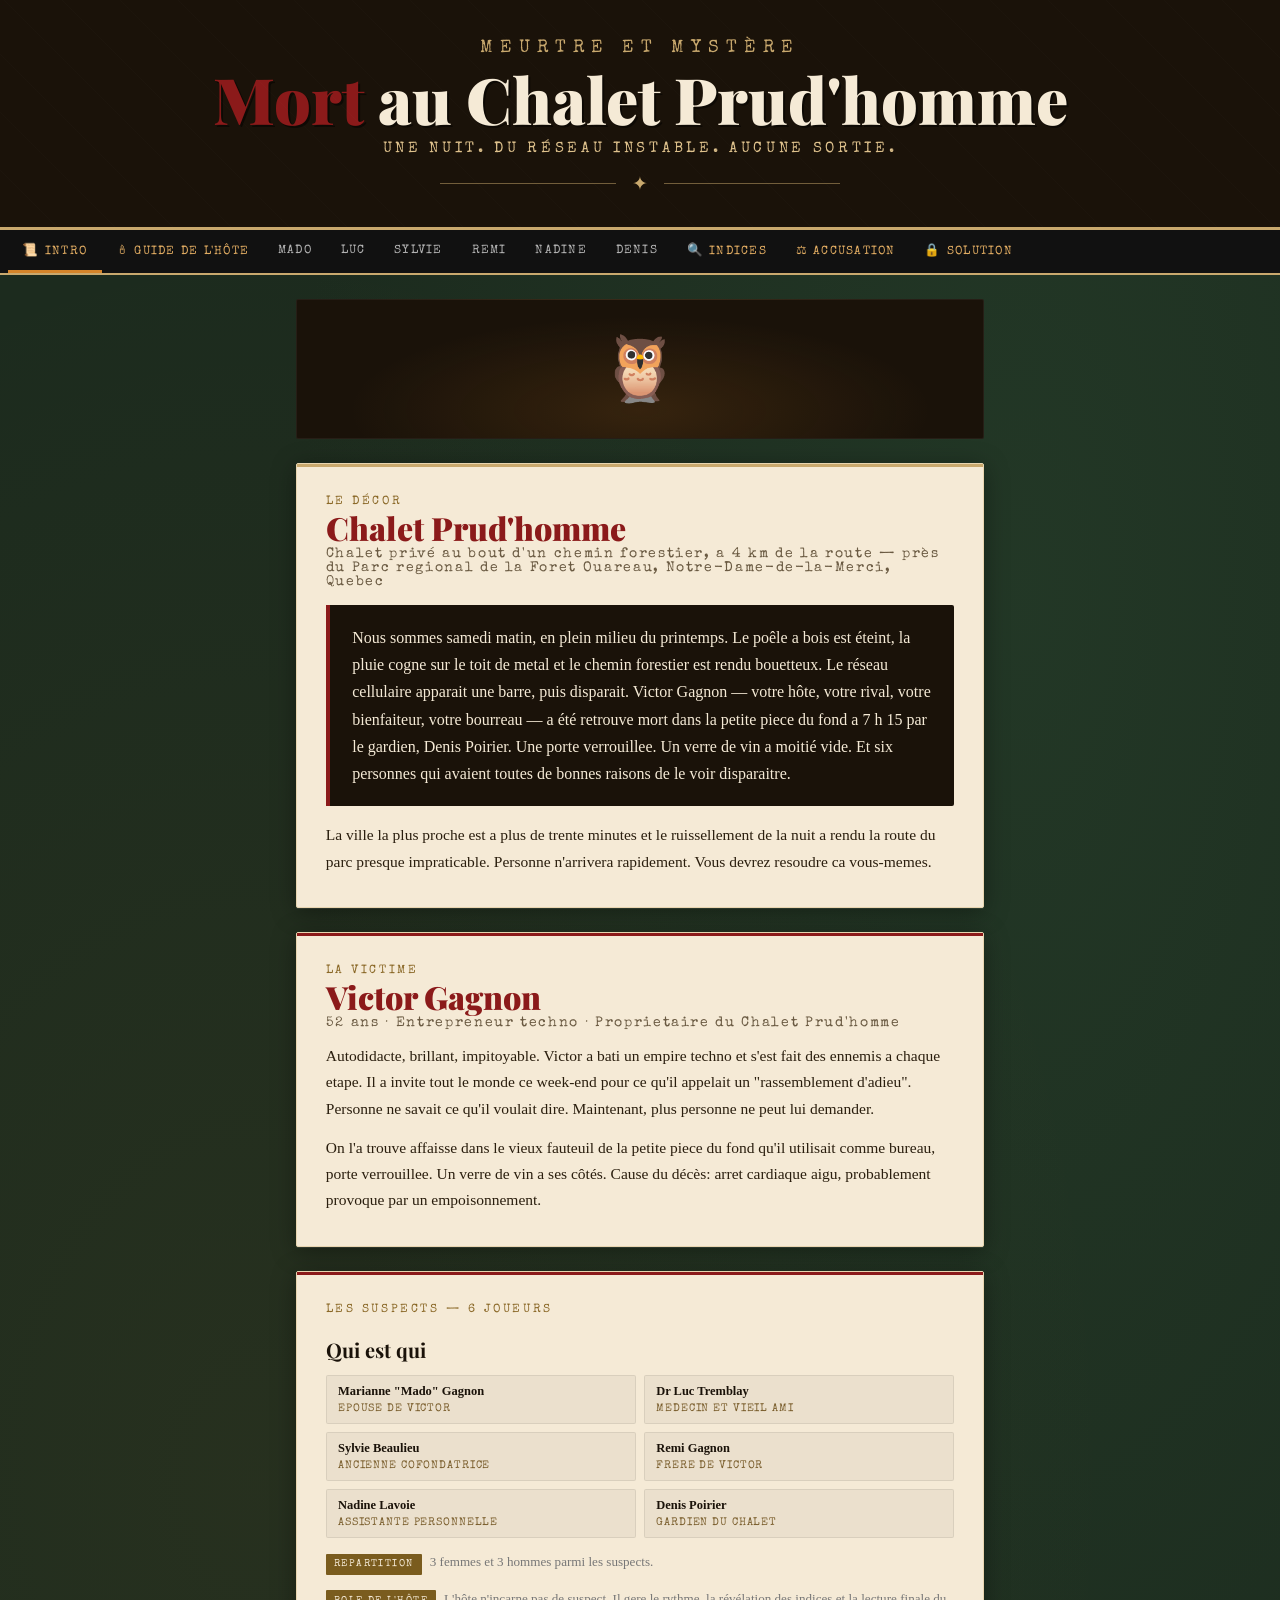
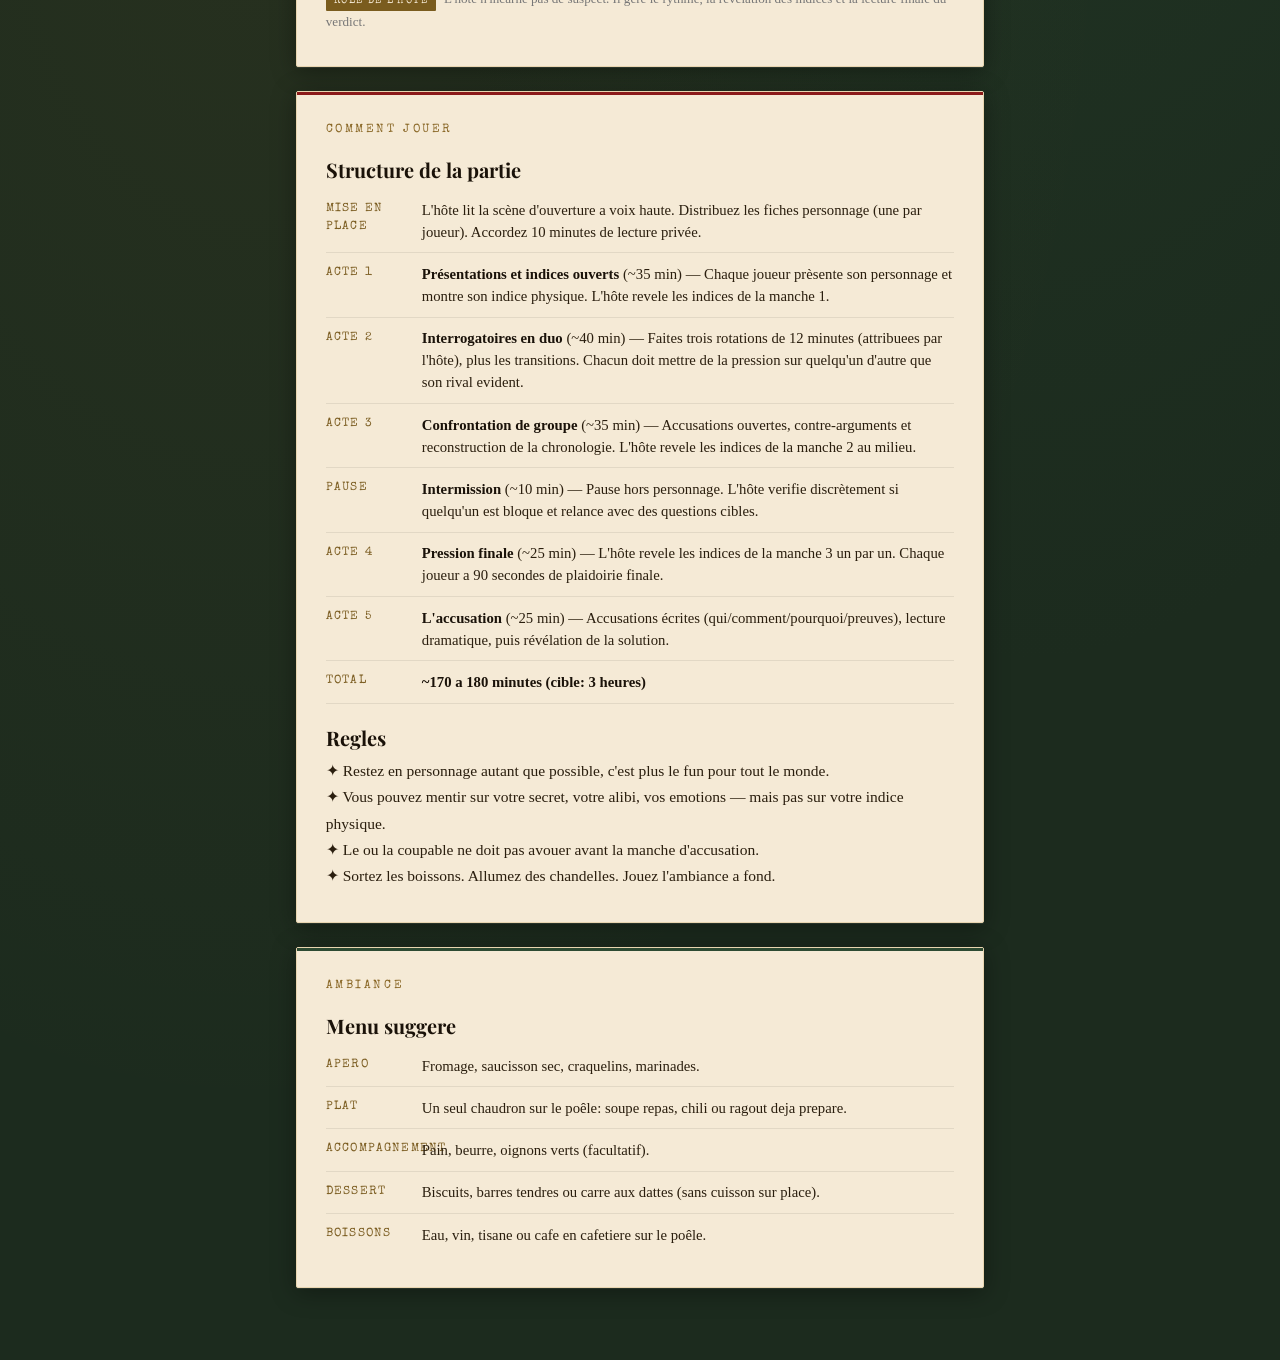
==== commit d3b8b62a: "correction accents" ====
--- a/dead_at_blackpine.html
+++ b/dead_at_blackpine.html
@@ -12,14 +12,14 @@
 <header class="site-header">
   <div class="header-ornament">Meurtre et mystère</div>
   <h1 class="header-title"><span>Mort</span> au Chalet Prud'homme</h1>
-  <div class="header-sub">Une nuit. Du reseau instable. Aucune sortie.</div>
+  <div class="header-sub">Une nuit. Du réseau instable. Aucune sortie.</div>
   <div class="header-divider"><span>✦</span></div>
 </header>
 
 <nav class="nav-wrap">
   <div class="nav" role="tablist">
     <button class="nav-btn host-btn active" onclick="showPage('intro')" id="tab-intro">📜 Intro</button>
-    <button class="nav-btn host-btn" onclick="showPage('host')" id="tab-host">🕯 Guide de l'hote</button>
+    <button class="nav-btn host-btn" onclick="showPage('host')" id="tab-host">🕯 Guide de l'hôte</button>
     <button class="nav-btn" onclick="showPage('maggie')" id="tab-maggie">Mado</button>
     <button class="nav-btn" onclick="showPage('owen')" id="tab-owen">Luc</button>
     <button class="nav-btn" onclick="showPage('sylvia')" id="tab-sylvia">Sylvie</button>
@@ -36,14 +36,14 @@
   <div class="intro-img">🦉</div>
 
   <div class="card gold">
-    <div class="section-label">Le decor</div>
+    <div class="section-label">Le décor</div>
     <div class="victim-name">Chalet Prud'homme</div>
-    <div class="victim-dates">Chalet prive au bout d'un chemin forestier, a 4 km de la route — pres du Parc regional de la Foret Ouareau, Notre-Dame-de-la-Merci, Quebec</div>
+    <div class="victim-dates">Chalet privé au bout d'un chemin forestier, a 4 km de la route — près du Parc regional de la Foret Ouareau, Notre-Dame-de-la-Merci, Quebec</div>
     <div class="scenario">
-      Nous sommes samedi matin, en plein milieu du printemps. Le poele a bois est eteint, la pluie cogne sur le toit de metal et le chemin forestier est rendu bouetteux.
-      Le reseau cellulaire apparait une barre, puis disparait. Victor Gagnon — votre hote, votre rival, votre bienfaiteur, votre bourreau —
-      a ete retrouve mort dans la petite piece du fond a 7 h 15 par le gardien, Denis Poirier.
-      Une porte verrouillee. Un verre de vin a moitie vide. Et six personnes qui avaient toutes de bonnes raisons de le voir disparaitre.
+      Nous sommes samedi matin, en plein milieu du printemps. Le poêle a bois est éteint, la pluie cogne sur le toit de metal et le chemin forestier est rendu bouetteux.
+      Le réseau cellulaire apparait une barre, puis disparait. Victor Gagnon — votre hôte, votre rival, votre bienfaiteur, votre bourreau —
+      a été retrouve mort dans la petite piece du fond a 7 h 15 par le gardien, Denis Poirier.
+      Une porte verrouillee. Un verre de vin a moitié vide. Et six personnes qui avaient toutes de bonnes raisons de le voir disparaitre.
     </div>
     <p>La ville la plus proche est a plus de trente minutes et le ruissellement de la nuit a rendu la route du parc presque impraticable. Personne n'arrivera rapidement. Vous devrez resoudre ca vous-memes.</p>
   </div>
@@ -53,7 +53,7 @@
     <div class="victim-name">Victor Gagnon</div>
     <div class="victim-dates">52 ans · Entrepreneur techno · Proprietaire du Chalet Prud'homme</div>
     <p>Autodidacte, brillant, impitoyable. Victor a bati un empire techno et s'est fait des ennemis a chaque etape. Il a invite tout le monde ce week-end pour ce qu'il appelait un <em>"rassemblement d'adieu"</em>. Personne ne savait ce qu'il voulait dire. Maintenant, plus personne ne peut lui demander.</p>
-    <p>On l'a trouve affaisse dans le vieux fauteuil de la petite piece du fond qu'il utilisait comme bureau, porte verrouillee. Un verre de vin a ses cotes. Cause du deces: arret cardiaque aigu, probablement provoque par un empoisonnement.</p>
+    <p>On l'a trouve affaisse dans le vieux fauteuil de la petite piece du fond qu'il utilisait comme bureau, porte verrouillee. Un verre de vin a ses côtés. Cause du décès: arret cardiaque aigu, probablement provoque par un empoisonnement.</p>
   </div>
 
   <div class="card">
@@ -86,19 +86,19 @@
       </div>
     </div>
     <p style="font-size:0.82rem; color:#777; margin-top:0.5rem;"><span class="tag gold">Repartition</span> 3 femmes et 3 hommes parmi les suspects.</p>
-    <p style="font-size:0.82rem; color:#777; margin-top:0.35rem;"><span class="tag gold">Role de l'hote</span> L'hote n'incarne pas de suspect. Il gere le rythme, la revelation des indices et la lecture finale du verdict.</p>
+    <p style="font-size:0.82rem; color:#777; margin-top:0.35rem;"><span class="tag gold">Role de l'hôte</span> L'hôte n'incarne pas de suspect. Il gere le rythme, la révélation des indices et la lecture finale du verdict.</p>
   </div>
 
   <div class="card">
     <div class="section-label">Comment jouer</div>
     <h3>Structure de la partie</h3>
-    <div class="detail-row"><div class="detail-label">Mise en place</div><div class="detail-val">L'hote lit la scene d'ouverture a voix haute. Distribuez les fiches personnage (une par joueur). Accordez 10 minutes de lecture privee.</div></div>
-    <div class="detail-row"><div class="detail-label">Acte 1</div><div class="detail-val"><strong>Presentations et indices ouverts</strong> (~35 min) — Chaque joueur presente son personnage et montre son indice physique. L'hote revele les indices de la manche 1.</div></div>
-    <div class="detail-row"><div class="detail-label">Acte 2</div><div class="detail-val"><strong>Interrogatoires en duo</strong> (~40 min) — Faites trois rotations de 12 minutes (attribuees par l'hote), plus les transitions. Chacun doit mettre de la pression sur quelqu'un d'autre que son rival evident.</div></div>
-    <div class="detail-row"><div class="detail-label">Acte 3</div><div class="detail-val"><strong>Confrontation de groupe</strong> (~35 min) — Accusations ouvertes, contre-arguments et reconstruction de la chronologie. L'hote revele les indices de la manche 2 au milieu.</div></div>
-    <div class="detail-row"><div class="detail-label">Pause</div><div class="detail-val"><strong>Intermission</strong> (~10 min) — Pause hors personnage. L'hote verifie discretement si quelqu'un est bloque et relance avec des questions cibles.</div></div>
-    <div class="detail-row"><div class="detail-label">Acte 4</div><div class="detail-val"><strong>Pression finale</strong> (~25 min) — L'hote revele les indices de la manche 3 un par un. Chaque joueur a 90 secondes de plaidoirie finale.</div></div>
-    <div class="detail-row"><div class="detail-label">Acte 5</div><div class="detail-val"><strong>L'accusation</strong> (~25 min) — Accusations ecrites (qui/comment/pourquoi/preuves), lecture dramatique, puis revelation de la solution.</div></div>
+    <div class="detail-row"><div class="detail-label">Mise en place</div><div class="detail-val">L'hôte lit la scène d'ouverture a voix haute. Distribuez les fiches personnage (une par joueur). Accordez 10 minutes de lecture privée.</div></div>
+    <div class="detail-row"><div class="detail-label">Acte 1</div><div class="detail-val"><strong>Présentations et indices ouverts</strong> (~35 min) — Chaque joueur prèsente son personnage et montre son indice physique. L'hôte revele les indices de la manche 1.</div></div>
+    <div class="detail-row"><div class="detail-label">Acte 2</div><div class="detail-val"><strong>Interrogatoires en duo</strong> (~40 min) — Faites trois rotations de 12 minutes (attribuees par l'hôte), plus les transitions. Chacun doit mettre de la pression sur quelqu'un d'autre que son rival evident.</div></div>
+    <div class="detail-row"><div class="detail-label">Acte 3</div><div class="detail-val"><strong>Confrontation de groupe</strong> (~35 min) — Accusations ouvertes, contre-arguments et reconstruction de la chronologie. L'hôte revele les indices de la manche 2 au milieu.</div></div>
+    <div class="detail-row"><div class="detail-label">Pause</div><div class="detail-val"><strong>Intermission</strong> (~10 min) — Pause hors personnage. L'hôte verifie discrètement si quelqu'un est bloque et relance avec des questions cibles.</div></div>
+    <div class="detail-row"><div class="detail-label">Acte 4</div><div class="detail-val"><strong>Pression finale</strong> (~25 min) — L'hôte revele les indices de la manche 3 un par un. Chaque joueur a 90 secondes de plaidoirie finale.</div></div>
+    <div class="detail-row"><div class="detail-label">Acte 5</div><div class="detail-val"><strong>L'accusation</strong> (~25 min) — Accusations écrites (qui/comment/pourquoi/preuves), lecture dramatique, puis révélation de la solution.</div></div>
     <div class="detail-row"><div class="detail-label">Total</div><div class="detail-val"><strong>~170 a 180 minutes (cible: 3 heures)</strong></div></div>
 
     <h3>Regles</h3>
@@ -112,61 +112,78 @@
     <div class="section-label">Ambiance</div>
     <h3>Menu suggere</h3>
     <div class="detail-row"><div class="detail-label">Apero</div><div class="detail-val">Fromage, saucisson sec, craquelins, marinades.</div></div>
-    <div class="detail-row"><div class="detail-label">Plat</div><div class="detail-val">Un seul chaudron sur le poele: soupe repas, chili ou ragout deja prepare.</div></div>
+    <div class="detail-row"><div class="detail-label">Plat</div><div class="detail-val">Un seul chaudron sur le poêle: soupe repas, chili ou ragout deja prepare.</div></div>
     <div class="detail-row"><div class="detail-label">Accompagnement</div><div class="detail-val">Pain, beurre, oignons verts (facultatif).</div></div>
     <div class="detail-row"><div class="detail-label">Dessert</div><div class="detail-val">Biscuits, barres tendres ou carre aux dattes (sans cuisson sur place).</div></div>
-    <div class="detail-row"><div class="detail-label">Boissons</div><div class="detail-val">Eau, vin, tisane ou cafe en cafetiere sur le poele.</div></div>
+    <div class="detail-row"><div class="detail-label">Boissons</div><div class="detail-val">Eau, vin, tisane ou cafe en cafetiere sur le poêle.</div></div>
   </div>
 </div>
 
 <div class="page" id="page-host">
   <div class="card host">
-    <div class="section-label">Pour les yeux de l'hote seulement</div>
-    <h2>Guide de l'hote</h2>
-    <p>Comme hote, vous connaissez l'identite de la meurtriere. Votre role est d'animer, pas de jouer un personnage. Gardez l'intrigue coherente, maintenez la pression et protegez le rythme de 3 heures.</p>
+    <div class="section-label">Pour les yeux de l'hôte seulement</div>
+    <h2>Guide de l'hôte</h2>
+    <p>Comme hôte, vous connaissez l'identite de la meurtrière. Votre role est d'animer, pas de jouer un personnage. Gardez l'intrigue coherente, maintenez la pression et protegez le rythme de 3 heures.</p>
   </div>
 
   <div class="card">
     <h3>Avant la partie</h3>
-    <p>Imprimez la page de chaque personnage et pliez-la pour cacher la section "Votre secret" — ou laissez chaque joueur ouvrir son onglet en prive. Assurez-vous que chacun ne lit que sa propre fiche avant la manche 1.</p>
+    <p>Imprimez la page de chaque personnage et pliez-la pour cacher la section "Votre secret" — ou laissez chaque joueur ouvrir son onglet en privé. Assurez-vous que chacun ne lit que sa propre fiche avant la manche 1.</p>
     <p>Preparez un "indice physique" par personnage — note manuscrite, impression papier ou objet. Ils sont listes dans chaque onglet personnage. Des fiches Bristol font tres bien l'affaire.</p>
-    <p>Utilisez un chronometre visible. Si une scene s'etire, coupez avec un nouvel indice en restant dans l'ambiance. Ce scenario est calibre pour <strong>six suspects + un hote</strong>; n'ajoutez pas d'autres personnages.</p>
+    <p>Utilisez un chronometre visible. Si une scène s'etire, coupez avec un nouvel indice en restant dans l'ambiance. Ce scenario est calibré pour <strong>six suspects + un hôte</strong>; n'ajoutez pas d'autres personnages.</p>
   </div>
 
   <div class="card">
     <h3>Plan de rythme sur 3 heures</h3>
-    <div class="detail-row"><div class="detail-label">00:00–00:15</div><div class="detail-val">Accueil, regles, lecture privee.</div></div>
-    <div class="detail-row"><div class="detail-label">00:15–00:50</div><div class="detail-val">Acte 1: Presentations + indices manche 1.</div></div>
+    <div class="detail-row"><div class="detail-label">00:00–00:15</div><div class="detail-val">Accueil, règles, lecture privée.</div></div>
+    <div class="detail-row"><div class="detail-label">00:15–00:50</div><div class="detail-val">Acte 1: Présentations + indices manche 1.</div></div>
     <div class="detail-row"><div class="detail-label">00:50–01:30</div><div class="detail-val">Acte 2: Interrogatoires en duo (3 rotations).</div></div>
     <div class="detail-row"><div class="detail-label">01:30–02:05</div><div class="detail-val">Acte 3: Confrontation de groupe + indices manche 2.</div></div>
-    <div class="detail-row"><div class="detail-label">02:05–02:15</div><div class="detail-val">Pause et recalibrage de l'hote.</div></div>
+    <div class="detail-row"><div class="detail-label">02:05–02:15</div><div class="detail-val">Pause et recalibrage de l'hôte.</div></div>
     <div class="detail-row"><div class="detail-label">02:15–02:40</div><div class="detail-val">Acte 4: Pression finale + indices manche 3.</div></div>
-    <div class="detail-row"><div class="detail-label">02:40–03:00</div><div class="detail-val">Acte 5: Accusations ecrites, lecture, solution.</div></div>
+    <div class="detail-row"><div class="detail-label">02:40–03:00</div><div class="detail-val">Acte 5: Accusations écrites, lecture, solution.</div></div>
+  </div>
+
+  <div class="card">
+    <h3>Mode difficulté (optionnel)</h3>
+    <p>Choisissez le niveau avant de commencer et tenez-vous-y jusqu'a la fin.</p>
+    <div class="detail-row"><div class="detail-label">Normal</div><div class="detail-val">Jouez le scenario tel quel, avec tous les indices de chaque manche.</div></div>
+    <div class="detail-row"><div class="detail-label">Difficile</div><div class="detail-val">Ne révélez pas l'Indice 3-A au debut de l'acte 4. Gardez-le uniquement comme filet de securite si le groupe bloque. N'utilisez pas l'Indice 3-C avant les plaidoiries finales.</div></div>
+    <div class="detail-row"><div class="detail-label">Expert</div><div class="detail-val">Meme règles que Difficile, puis retirez aussi l'Indice 3-B. Les joueurs doivent surtout gagner par recoupement des alibis, du mobile et de la chronologie.</div></div>
+  </div>
+
+  <div class="card">
+    <h3>Relances minutées pour garder la tension</h3>
+    <p>Si la table ralentit, déclénchez une relance sans sortir du role. Ces impulsions évitent les temps morts.</p>
+    <div class="detail-row"><div class="detail-label">+25 min</div><div class="detail-val">Annonce hôte: "Vous avez 8 minutes pour confronter quelqu'un que vous n'avez pas encore accuse."</div></div>
+    <div class="detail-row"><div class="detail-label">+55 min</div><div class="detail-val">Interdiction de rester assis: tous les joueurs changent de place et reprennent une discussion avec un nouveau suspect.</div></div>
+    <div class="detail-row"><div class="detail-label">+95 min</div><div class="detail-val">Chaque joueur doit donner une version horodatée de sa tranche 23 h 20 a 0 h 05 en 45 secondes max.</div></div>
+    <div class="detail-row"><div class="detail-label">+130 min</div><div class="detail-val">Tour de table eclair: "Qui ment le plus ce soir, et pourquoi?" (20 secondes par joueur).</div></div>
   </div>
 
   <div class="card">
     <h3>Scene d'ouverture — Lisez ceci a voix haute</h3>
     <div class="scenario">
-      "Le souper d'hier a ete long et le vin coulait a flot. Victor a porte un toast aux vieilles amities et aux nouveaux departs. Tout le monde est alle se coucher a son heure.
+      "Le souper d'hier a été long et le vin coulait a flot. Victor a porte un toast aux vieilles amities et aux nouveaux departs. Tout le monde est alle se coucher a son heure.
       <br><br>
-      Ce matin, a 7 h 15, Denis Poirier — le gardien — a remarque que la lumiere du bureau etait restee allumee toute la nuit. Il a cogne. Aucune reponse. Il a utilise sa cle de secours et a trouve Victor dans le fauteuil, encore habille, froid au toucher. Le verre de vin sur la table d'appoint etait a moitie plein.
+      Ce matin, a 7 h 15, Denis Poirier — le gardien — a remarque que la lumiere du bureau etait restee allumee toute la nuit. Il a cogne. Aucune reponse. Il a utilise sa clé de secours et a trouve Victor dans le fauteuil, encore habille, froid au toucher. Le verre de vin sur la table d'appoint etait a moitié plein.
       <br><br>
-      Le Dr Luc Tremblay l'a confirme: Victor Gagnon est mort. Ce n'est pas naturel. Les sentiers sont en boue, la traversee de la riviere est risquee et le reseau cellulaire coupe sans arret. Vous etes tous ici. Et l'un de vous l'a fait."
-    </div>
-  </div>
-
-  <div class="card">
-    <h3>Faits cles a garder en tete</h3>
-    <div class="detail-row"><div class="detail-label">Heure du deces</div><div class="detail-val">Environ 0 h 15, dans la nuit de vendredi a samedi. Victor a ete vu vivant vers 23 h 50.</div></div>
-    <div class="detail-row"><div class="detail-label">Cause du deces</div><div class="detail-val">Chlorure de potassium (KCl) dissous dans son vin. Provoque un arret cardiaque. Incolore et presque sans gout dans le vin.</div></div>
-    <div class="detail-row"><div class="detail-label">La piece verrouillee</div><div class="detail-val">Le bureau etait verrouille de l'interieur. La seule cle etait dans la poche de la veste de Victor. (Sylvie est sortie par la porte-fenetre, dont la serrure est brisee depuis des semaines — Denis le sait. La porte s'est rabattue derriere elle. Denis peut confirmer qu'elle etait entrouverte ce matin.)</div></div>
-    <div class="detail-row"><div class="detail-label">La meurtriere</div><div class="detail-val"><strong>SYLVIE BEAULIEU.</strong> Elle a vole le KCl dans la trousse de Luc, a rencontre Victor a 23 h 30, a empoisonne son vin pendant qu'il regardait vers la fenetre, puis est sortie par la porte-fenetre laterale.</div></div>
-    <div class="detail-row"><div class="detail-label">Faux alibi</div><div class="detail-val">Denis Poirier a aussi menti — il etait bien pres du chalet vers 23 h 55 (Nadine l'a vu, et Remi l'a vu sur les marches vers minuit). Mais il est innocent; il surveillait simplement les lieux, bouleverse par la vente. Remi a aussi menti — il est sorti marcher vers minuit et a vu la porte-fenetre entrouverte.</div></div>
+      Le Dr Luc Tremblay l'a confirme: Victor Gagnon est mort. Ce n'est pas naturel. Les sentiers sont en boue, la traversee de la riviere est risquee et le réseau cellulaire coupe sans arret. Vous êtes tous ici. Et l'un de vous l'a fait."
+    </div>
+  </div>
+
+  <div class="card">
+    <h3>Faits clés a garder en tête</h3>
+    <div class="detail-row"><div class="detail-label">Heure du décès</div><div class="detail-val">Environ 0 h 15, dans la nuit de vendredi a samedi. Victor a été vu vivant vers 23 h 50.</div></div>
+    <div class="detail-row"><div class="detail-label">Cause du décès</div><div class="detail-val">Chlorure de potassium (KCl) dissous dans son vin. Provoque un arret cardiaque. Incolore et presque sans gout dans le vin.</div></div>
+    <div class="detail-row"><div class="detail-label">La piece verrouillee</div><div class="detail-val">Le bureau etait verrouille de l'intérieur. La seule clé etait dans la poche de la veste de Victor. (Sylvie est sortie par la porte-fenêtre, dont la serrure est brisee depuis des semaines — Denis le sait. La porte s'est rabattue sans se verrouiller complétément. Denis peut confirmer qu'elle etait entrouverte ce matin.)</div></div>
+    <div class="detail-row"><div class="detail-label">La meurtrière</div><div class="detail-val"><strong>SYLVIE BEAULIEU.</strong> Elle a vole le KCl dans la trousse de Luc, a rencontre Victor a 23 h 30, a empoisonne son vin pendant qu'il regardait vers la fenêtre, puis est sortie par la porte-fenêtre latérale.</div></div>
+    <div class="detail-row"><div class="detail-label">Faux alibi</div><div class="detail-val">Denis Poirier a aussi menti — il etait bien près du chalet vers 23 h 55 (Nadine l'a vu, et Remi l'a vu sur les marches vers minuit). Mais il est innocent; il surveillait simplement les lieux, bouleversé par la vente. Remi a aussi menti — il est sorti marcher vers minuit et a vu la porte-fenêtre entrouverte.</div></div>
 
     <h3>Conseils pour une excellente partie</h3>
     <p>✦ Si la confrontation ralentit, imposez 60 secondes maximum par reponse et sortez l'indice suivant plus tot.<br>
     ✦ Encouragez les joueurs a bouger dans la piece en restant en personnage.<br>
-    ✦ Si quelqu'un identifie trop tot la meurtriere, laissez Sylvie nier avec aplomb — ca fait partie du role.<br>
+    ✦ Si quelqu'un identifie trop tot la meurtrière, laissez Sylvie nier avec aplomb — ca fait partie du role.<br>
     ✦ Gardez l'oeil sur l'horloge. De courtes relances urgentes valent mieux que de longs silences.<br>
     ✦ La manche d'accusation fonctionne mieux avec lecture dramatique de chaque feuille.<br>
     ✦ Pour garder le suspense, ne sortez pas d'emblee les indices 3-A et 3-C ensemble; gardez-en un en reserve si le groupe bloque.</p>
@@ -176,18 +193,18 @@
     <h3>Derniere nuit de Victor — Chronologie</h3>
     <div class="timeline">
       <div class="tl-item"><div class="tl-time">19 h 00</div><div>Tout le monde arrive. Verres sur la galerie. Victor est charmant, mais evasif sur le but du week-end.</div></div>
-      <div class="tl-item"><div class="tl-time">20 h 30</div><div>Souper. Victor porte un toast: <em>"A chacun ce qu'il merite."</em> La tension monte.</div></div>
+      <div class="tl-item"><div class="tl-time">20 h 30</div><div>Souper. Victor porte un toast: <em>"A chacun ce qu'il mérite."</em> La tension monte.</div></div>
       <div class="tl-item"><div class="tl-time">21 h 00</div><div>Sylvie passe dans le corridor et prend du KCl dans la trousse medicale de Luc, laissee sans surveillance.</div></div>
-      <div class="tl-item"><div class="tl-time">22 h 00</div><div>Mado confronte Victor en prive. Il la balaie d'un revers. Elle monte se coucher, secouee.</div></div>
+      <div class="tl-item"><div class="tl-time">22 h 00</div><div>Mado confronte Victor en privé. Il la balaie d'un revers. Elle monte se coucher, secouee.</div></div>
       <div class="tl-item"><div class="tl-time">23 h 00</div><div>Remi demande de l'argent a Victor. Victor lui remet une note manuscrite et le renvoie secherement.</div></div>
-      <div class="tl-item"><div class="tl-time">23 h 25</div><div>Nadine sort prendre l'air. En passant devant la fenetre du bureau, elle entend des voix fortes — Victor et une femme.</div></div>
+      <div class="tl-item"><div class="tl-time">23 h 25</div><div>Nadine sort prendre l'air. En passant devant la fenêtre du bureau, elle entend des voix fortes — Victor et une femme.</div></div>
       <div class="tl-item"><div class="tl-time">23 h 28</div><div>Victor envoie un dernier texto a un contact inconnu: <em>"Elle est ici. Pathetique. Elle ne peut rien faire."</em></div></div>
       <div class="tl-item"><div class="tl-time">23 h 30</div><div>Sylvie rencontre Victor au bureau (inscrit dans son agenda: "S.B. — bureau"). Il refuse de retirer la poursuite.</div></div>
-      <div class="tl-item"><div class="tl-time">23 h 45</div><div>Victor se tourne vers la fenetre. Sylvie dissout le KCl dans son vin. Il revient et boit.</div></div>
-      <div class="tl-item"><div class="tl-time">23 h 52</div><div>Sylvie s'excuse poliment et sort par la porte-fenetre. Elle essuie son propre verre.</div></div>
-      <div class="tl-item"><div class="tl-time">23 h 55</div><div>Denis Poirier — assis derriere le chalet — voit Sylvie sortir calmement. Il ne dit rien.</div></div>
-      <div class="tl-item"><div class="tl-time">~0 h 00</div><div>Remi sort marcher, furieux. Il passe du cote est du chalet — la porte-fenetre est entrouverte, la lumiere allumee. En revenant, il voit Denis sur les marches arriere.</div></div>
-      <div class="tl-item"><div class="tl-time">0 h 15</div><div>Le coeur de Victor Gagnon cesse de battre. Il s'affaisse dans le fauteuil.</div></div>
+      <div class="tl-item"><div class="tl-time">23 h 45</div><div>Victor se tourne vers la fenêtre. Sylvie dissout le KCl dans son vin. Il revient et boit.</div></div>
+      <div class="tl-item"><div class="tl-time">23 h 52</div><div>Sylvie s'excuse poliment et sort par la porte-fenêtre. Elle essuie son propre verre.</div></div>
+      <div class="tl-item"><div class="tl-time">23 h 55</div><div>Denis Poirier — assis derrière le chalet — voit Sylvie sortir calmement. Il ne dit rien.</div></div>
+      <div class="tl-item"><div class="tl-time">~0 h 00</div><div>Remi sort marcher, furieux. Il passe du côté est du chalet — la porte-fenêtre est entrouverte, la lumiere allumee. En revenant, il voit Denis sur les marches arriere.</div></div>
+      <div class="tl-item"><div class="tl-time">0 h 15</div><div>Le cœur de Victor Gagnon cesse de battre. Il s'affaisse dans le fauteuil.</div></div>
       <div class="tl-item"><div class="tl-time">7 h 15</div><div>Denis trouve le corps. La partie commence.</div></div>
     </div>
   </div>
@@ -203,15 +220,15 @@
         <div class="char-role">Epouse de Victor · 49 ans</div>
       </div>
     </div>
-    <p>Posee, maitrisee, d'une elegance tranchante. Vous etes l'epouse de Victor depuis 22 ans — des debuts en startup a la fortune, en passant par les liaisons et la cruaute deguisee en ambition. Vous dirigez une fondation caritative et vous etes tres, tres forte pour paraitre imperturbable.</p>
-    <p>Vous etes venue ce week-end parce que Victor l'exigeait. Vous ne savez toujours pas pourquoi. Ou plutot — vous craignez de le savoir.</p>
+    <p>Posee, maitrisee, d'une elegance tranchante. Vous êtes l'epouse de Victor depuis 22 ans — des debuts en startup a la fortune, en passant par les liaisons et la cruaute deguisee en ambition. Vous dirigez une fondation caritative et vous êtes tres, tres forte pour paraitre imperturbable.</p>
+    <p>Vous êtes venue ce week-end parce que Victor l'exigeait. Vous ne savez toujours pas pourquoi. Ou plutot — vous craignez de le savoir.</p>
   </div>
 
   <div class="card">
     <div class="secret-box">
       <span class="secret-label">🔴 Votre secret — Ne pas partager</span>
-      <p>Il y a trois jours, vous avez trouve une note dans la poche du manteau de Victor. Il planifie de divorcer cette semaine et a deja fait preparer un nouveau testament qui vous coupe de tout. Vous l'avez confronte vendredi soir avant le souper. Il a repondu: <em>"Tu seras confortable. C'est deja plus que ce que tu as merite."</em></p>
-      <p>Vous ne l'avez pas tue. Mais vous n'etes pas en deuil. Et vous avez peur que votre mobile saute aux yeux.</p>
+      <p>Il y a trois jours, vous avez trouve une note dans la poche du manteau de Victor. Il planifie de divorcer cette semaine et a deja fait preparer un nouveau testament qui vous coupe de tout. Vous l'avez confronte vendredi soir avant le souper. Il a repondu: <em>"Tu seras confortable. C'est deja plus que ce que tu as mérite."</em></p>
+      <p>Vous ne l'avez pas tue. Mais vous n'êtes pas en deuil. Et vous avez peur que votre mobile saute aux yeux.</p>
     </div>
 
     <div class="detail-row"><div class="detail-label">Votre alibi</div><div class="detail-val">"Je suis allee me coucher vers dix heures. J'ai pris un somnifere — j'etais a bout. Je n'ai rien entendu."</div></div>
@@ -219,7 +236,7 @@
     <div class="detail-row"><div class="detail-label">Accessoire suggere</div><div class="detail-val">Foulard chic + petit pilulier vintage.</div></div>
 
     <div class="clue-box">
-      <span class="clue-label">📄 Indice physique que vous detenez</span>
+      <span class="clue-label">📄 Indice physique que vous détenez</span>
       <p>Une note froissee, trouvee dans la poche du manteau de Victor. Vous l'avez sur vous depuis tout le week-end.</p>
       <span class="clue-quote">M — Vois mon avocat lundi. Ne rends pas ca plus difficile. — V</span>
       <p style="font-size:0.82rem; margin-top:0.5rem;">Vous pouvez la montrer aux autres, ou faire comme si vous ne l'aviez pas. A vous de choisir.</p>
@@ -243,24 +260,24 @@
         <div class="char-role">Medecin et plus vieil ami de Victor · 54 ans</div>
       </div>
     </div>
-    <p>Chaleureux, professoral, legerement depeigne. Vous connaissez Victor depuis l'universite. Vous avez ete temoins de mariage l'un de l'autre. Vous l'avez vu devenir quelqu'un que vous ne reconnaissez plus — et vous etes reste, parce que partir aurait ressemble a perdre une part de vous.</p>
-    <p>Vous etes aussi le premier a avoir examine le corps ce matin. Vous avez reconnu les symptomes tout de suite. Et maintenant, vous avez tres, tres peur.</p>
+    <p>Chaleureux, professoral, legerement depeigne. Vous connaissez Victor depuis l'universite. Vous avez été temoins de mariage l'un de l'autre. Vous l'avez vu devenir quelqu'un que vous ne reconnaissez plus — et vous êtes reste, parce que partir aurait ressemble a perdre une part de vous.</p>
+    <p>Vous êtes aussi le premier a avoir examine le corps ce matin. Vous avez reconnu les symptomes tout de suite. Et maintenant, vous avez tres, tres peur.</p>
   </div>
 
   <div class="card">
     <div class="secret-box">
       <span class="secret-label">🔴 Votre secret — Ne pas partager</span>
       <p>En 2019, une de vos patientes est morte a cause d'une erreur de prescription que vous avez couverte. Victor l'a appris — un ami commun de l'hopital lui a dit. Depuis cinq ans, Victor vous tient par la gorge et exige parfois des "services": acces a des prescriptions, dossiers medicaux de personnes qu'il voulait faire chanter. Vous avez obei. Vous vous en voulez profondement.</p>
-      <p>Ce matin, vous avez constate que votre flacon de chlorure de potassium — un medicament cardiaque legitime que vous transportez — est a moitie vide. Vous ne l'avez pas utilise. Quelqu'un en a pris.</p>
-    </div>
-
-    <div class="detail-row"><div class="detail-label">Votre alibi</div><div class="detail-val">"Je lisais dans le fauteuil pres de la fenetre de ma chambre. J'ai peut-etre sommeille apres minuit. J'ai lu tres tard."</div></div>
-    <div class="detail-row"><div class="detail-label">Ce que vous savez</div><div class="detail-val">Vous savez exactement comment le chlorure de potassium tue. A forte dose dans un liquide, il arrete le coeur et laisse peu de traces si on ne sait pas quoi chercher. Vous n'avez pas dit aux autres que c'etait le KCl — vous avez seulement dit "empoisonnement". Par ailleurs, au souper, vous avez remarque que Nadine portait une bague en diamant a la main gauche — etrange pour une assistante. Elle l'a retiree discretement quand elle a vu que vous regardiez.</div></div>
+      <p>Ce matin, vous avez constate que votre flacon de chlorure de potassium — un medicament cardiaque legitime que vous transportez — est a moitié vide. Vous ne l'avez pas utilise. Quelqu'un en a pris.</p>
+    </div>
+
+    <div class="detail-row"><div class="detail-label">Votre alibi</div><div class="detail-val">"Je lisais dans le fauteuil près de la fenêtre de ma chambre. J'ai peut-etre sommeille après minuit. J'ai lu tres tard."</div></div>
+    <div class="detail-row"><div class="detail-label">Ce que vous savez</div><div class="detail-val">Vous savez exactement comment le chlorure de potassium tue. A forte dose dans un liquide, il arrête le cœur et laisse peu de traces si on ne sait pas quoi chercher. Vous n'avez pas dit aux autres que c'etait le KCl — vous avez seulement dit "empoisonnement". Par ailleurs, au souper, vous avez remarque que Nadine portait une bague en diamant a la main gauche — etrange pour une assistante. Elle l'a retiree discrètement quand elle a vu que vous regardiez.</div></div>
     <div class="detail-row"><div class="detail-label">Accessoire suggere</div><div class="detail-val">Trousse medicale en cuir + lunettes de lecture.</div></div>
 
     <div class="clue-box">
-      <span class="clue-label">📄 Indice physique que vous detenez</span>
-      <p>Votre trousse medicale — et surtout le flacon de KCl. Vous pouvez la montrer aux autres. Le flacon est a moitie vide, et vous ne savez pas pourquoi.</p>
+      <span class="clue-label">📄 Indice physique que vous détenez</span>
+      <p>Votre trousse medicale — et surtout le flacon de KCl. Vous pouvez la montrer aux autres. Le flacon est a moitié vide, et vous ne savez pas pourquoi.</p>
       <span class="clue-quote">Solution de chlorure de potassium — Dr L. Tremblay, MD — usage cardiaque seulement</span>
     </div>
 
@@ -288,20 +305,20 @@
 
   <div class="card">
     <div class="secret-box">
-      <span class="secret-label">🔴 Votre secret — Vous etes la meurtriere</span>
-      <p>Il y a trois jours, les avocats de Victor ont depose une nouvelle poursuite civile contre vous pour fraude financiere. Ca vous ruinerait et, pire, pourrait declencher une enquete criminelle. La prison. Vous etes venue ce week-end pour le supplier — en prive — de tout laisser tomber. Vous avez meme pense lui offrir de l'argent que vous n'avez pas.</p>
+      <span class="secret-label">🔴 Votre secret — Vous êtes la meurtrière</span>
+      <p>Il y a trois jours, les avocats de Victor ont depose une nouvelle poursuite civile contre vous pour fraude financiere. Ca vous ruinerait et, pire, pourrait déclencher une enquête criminelle. La prison. Vous êtes venue ce week-end pour le supplier — en privé — de tout laisser tomber. Vous avez meme pense lui offrir de l'argent que vous n'avez pas.</p>
       <p>Au souper, Victor vous a regardee a travers la table et a souri. Ce sourire disait tout.</p>
-      <p>Apres le souper, quand vous avez vu votre chance, vous avez pris une fiole dans la trousse medicale laissee sans surveillance par le Dr Tremblay. Vous saviez ce que c'etait — vous aviez verifie. A 23 h 30, vous etes allee au bureau, comme note dans l'agenda de Victor. Vous avez tente une derniere fois. Il a ri de vous. Quand il s'est tourne vers la fenetre, vous avez dissous le contenu dans son verre de vin en remuant avec votre doigt. Vous avez parle encore quelques minutes, trouve une excuse polie, puis quitte par la porte-fenetre. Vous avez essuye votre verre avant de partir.</p>
-      <p>Vous etes calme. Vous aviez un plan. Et vous ne ressentez, honnetement, pas grand-chose.</p>
-    </div>
-
-    <div class="detail-row"><div class="detail-label">Votre alibi</div><div class="detail-val">"Je lisais pres du foyer jusqu'a environ onze heures, puis je suis allee me coucher. Je dors tres profondement."</div></div>
-    <div class="detail-row"><div class="detail-label">Votre mensonge</div><div class="detail-val">Vous pretendez connaitre la poursuite "depuis des semaines" et avoir "tourne la page". En realite, vous avez recu les papiers il y a trois jours. Ne laissez pas ca vous echapper.</div></div>
+      <p>Après le souper, quand vous avez vu votre chance, vous avez pris une fiole dans la trousse medicale laissee sans surveillance par le Dr Tremblay. Vous saviez ce que c'etait — vous aviez verifie. A 23 h 30, vous êtes allee au bureau, comme note dans l'agenda de Victor. Vous avez tente une derniere fois. Il a ri de vous. Quand il s'est tourne vers la fenêtre, vous avez dissous le contenu dans son verre de vin en remuant avec votre doigt. Vous avez parle encore quelques minutes, trouve une excuse polie, puis quitte par la porte-fenêtre. Vous avez essuye votre verre avant de partir.</p>
+      <p>Vous êtes calme. Vous aviez un plan. Et vous ne ressentez, honnêtement, pas grand-chose.</p>
+    </div>
+
+    <div class="detail-row"><div class="detail-label">Votre alibi</div><div class="detail-val">"Je lisais près du foyer jusqu'a environ onze heures, puis je suis allee me coucher. Je dors tres profondement."</div></div>
+    <div class="detail-row"><div class="detail-label">Votre mensonge</div><div class="detail-val">Vous prétendez connaitre la poursuite "depuis des semaines" et avoir "tourne la page". En realite, vous avez recu les papiers il y a trois jours. Ne laissez pas ca vous echapper.</div></div>
     <div class="detail-row"><div class="detail-label">Attention</div><div class="detail-val">L'entree d'agenda de Victor. L'empreinte. Denis. Nadine qui vous voit sortir. Restez calme — tout le monde ici a un mobile.</div></div>
     <div class="detail-row"><div class="detail-label">Accessoire suggere</div><div class="detail-val">Porte-documents mince + stylo plume.</div></div>
 
     <div class="clue-box">
-      <span class="clue-label">📄 Indice physique que vous detenez</span>
+      <span class="clue-label">📄 Indice physique que vous détenez</span>
       <p>Les papiers judiciaires. Vous devriez tenter de les cacher ou de les minimiser. S'ils sortent, ils prouvent que vous les avez recus il y a seulement trois jours — ce qui contredit votre version "j'ai tourne la page".</p>
       <span class="clue-quote">Objet: Gagnon c. Beaulieu — avis de poursuite civile. Depose: [il y a 3 jours]. Dommages reclames: 4,7 M$ + signalement criminel.</span>
     </div>
@@ -324,24 +341,24 @@
         <div class="char-role">Frere cadet de Victor · 44 ans</div>
       </div>
     </div>
-    <p>Charmant, un peu debraye, avec ce rire facile qui vous sortait de tout. Vous et Victor avez grandi a vous battre pour les memes miettes, et somehow c'est lui qui a tout eu. Vous n'etes pas amer — vous avez juste de grosses dettes et plus beaucoup de temps.</p>
+    <p>Charmant, un peu debraye, avec ce rire facile qui vous sortait de tout. Vous et Victor avez grandi a vous battre pour les memes miettes, et somehow c'est lui qui a tout eu. Vous n'êtes pas amer — vous avez juste de grosses dettes et plus beaucoup de temps.</p>
     <p>Vous avez parle a Victor vers 23 h hier soir. Vous ne l'avez encore dit a personne.</p>
   </div>
 
   <div class="card">
     <div class="secret-box">
       <span class="secret-label">🔴 Votre secret — Ne pas partager</span>
-      <p>Vous devez 60 000 EUR a des gens qui n'ont pas de patience. Victor etait votre derniere option. Il vous a retire du testament l'an dernier apres un pret de 80 000 $ jamais rembourse. Vers 23 h, vous lui avez redemande une derniere fois — pas de charite, juste un pret. Il vous a tendu la note et vous a renvoye vous coucher.</p>
+      <p>Vous devez 60 000 $ a des gens qui n'ont pas de patience. Victor etait votre derniere option. Il vous a retire du testament l'an dernier après un pret de 80 000 $ jamais rembourse. Vers 23 h, vous lui avez redemande une derniere fois — pas de charité, juste un pret. Il vous a tendu la note et vous a renvoye vous coucher.</p>
       <p>Vous ne l'avez pas tue. Mais vous avez quitte votre chambre vers minuit pour marcher une vingtaine de minutes, furieux. Vous l'avez cache parce que ca vous rend suspect.</p>
     </div>
 
     <div class="detail-row"><div class="detail-label">Votre alibi</div><div class="detail-val">"J'etais dans ma chambre avec une bouteille et une rediffusion de hockey. Impossible de dormir."</div></div>
     <div class="detail-row"><div class="detail-label">Votre mensonge</div><div class="detail-val">Vous n'avez pas mentionne votre marche dehors (~minuit, ~20 min) ni la conversation avec Victor a 23 h.</div></div>
-    <div class="detail-row"><div class="detail-label">Ce que vous savez</div><div class="detail-val">Pendant votre marche, vous etes passe du cote est du chalet. La porte-fenetre du bureau etait entrouverte et la lumiere etait encore allumee, mais vous n'avez pas regarde a l'interieur. En revenant, vous avez apercu Denis Poirier assis sur les marches arriere du chalet — pas dans sa remise.</div></div>
+    <div class="detail-row"><div class="detail-label">Ce que vous savez</div><div class="detail-val">Pendant votre marche, vous êtes passe du côté est du chalet. La porte-fenêtre du bureau etait entrouverte et la lumiere etait encore allumee, mais vous n'avez pas regarde a l'intérieur. En revenant, vous avez apercu Denis Poirier assis sur les marches arriere du chalet — pas dans sa remise.</div></div>
     <div class="detail-row"><div class="detail-label">Accessoire suggere</div><div class="detail-val">Vieille montre + paquet de cartes use.</div></div>
 
     <div class="clue-box">
-      <span class="clue-label">📄 Indice physique que vous detenez</span>
+      <span class="clue-label">📄 Indice physique que vous détenez</span>
       <p>Une note manuscrite recente de Victor — remise hier soir.</p>
       <span class="clue-quote">Remi — C'est la derniere fois que je le dis. Pas un sou de plus, jamais. Ne te ridiculise pas ce week-end. — V</span>
     </div>
@@ -361,10 +378,10 @@
       <div class="char-info">
         <div class="section-label">Votre personnage</div>
         <h2>Nadine Lavoie</h2>
-        <div class="char-role">Assistante personnelle et fiancee secrete · 31 ans</div>
-      </div>
-    </div>
-    <p>Efficace, professionnelle, discretement devouee. Vous travaillez pour Victor depuis quatre ans. Ici, tout le monde vous connait comme son assistante. Personne — sauf Victor — ne connait le reste.</p>
+        <div class="char-role">Assistante personnelle et fiancee secrète · 31 ans</div>
+      </div>
+    </div>
+    <p>Efficace, professionnelle, discrètement devouee. Vous travaillez pour Victor depuis quatre ans. Ici, tout le monde vous connait comme son assistante. Personne — sauf Victor — ne connait le reste.</p>
   </div>
 
   <div class="card">
@@ -372,24 +389,24 @@
       <span class="secret-label">🔴 Votre secret — Ne pas partager</span>
       <p>Il y a trois mois, Victor vous a demandee en mariage. En secret. Il vous a donne une bague et a dit qu'il reglait "certaines complications personnelles" avant d'officialiser — c'est-a-dire Mado. Il mettait a jour son testament pour tout vous laisser.</p>
       <p>Maintenant, il est mort et vous avez une bague de fiancailles ainsi qu'un testament non signe dans vos poches. Si Mado l'apprend, elle vous detruira.</p>
-      <p>Aussi: vers 23 h 25, pendant votre "marche dehors", vous etes passee devant la fenetre du bureau et avez entendu des voix fortes — Victor et une femme. Vous n'avez pas pu voir a l'interieur. Vous avez continue votre chemin. Troublee, vous etes restee dehors bien plus longtemps que prevu — assise sur un rocher pres du sentier. C'est la que vous avez apercu Denis derriere le chalet vers 23 h 55. Vous etes rentree peu apres minuit.</p>
+      <p>Aussi: vers 23 h 25, pendant votre "marche dehors", vous êtes passee devant la fenêtre du bureau et avez entendu des voix fortes — Victor et une femme. Vous n'avez pas pu voir a l'intérieur. Vous avez continue votre chemin. Troublee, vous êtes restee dehors bien plus longtemps que prevu — assise sur un rocher près du sentier. C'est la que vous avez apercu Denis derrière le chalet vers 23 h 55. Vous êtes rentree peu après minuit.</p>
     </div>
 
     <div class="detail-row"><div class="detail-label">Votre alibi</div><div class="detail-val">"Je suis sortie prendre l'air vers 23 h 20 — peut-etre vingt minutes. J'avais besoin de penser. Ensuite, je suis allee me coucher."</div></div>
-    <div class="detail-row"><div class="detail-label">Ce que vous savez</div><div class="detail-val">Vous avez vu Denis Poirier derriere le chalet vers 23 h 55 — pas dans sa remise comme il le pretend. Vous avez aussi entendu Victor se disputer avec une femme juste avant.</div></div>
+    <div class="detail-row"><div class="detail-label">Ce que vous savez</div><div class="detail-val">Vous avez vu Denis Poirier derrière le chalet vers 23 h 55 — pas dans sa remise comme il le prétend. Vous avez aussi entendu Victor se disputer avec une femme juste avant.</div></div>
     <div class="detail-row"><div class="detail-label">Accessoire suggere</div><div class="detail-val">Bague visible + petit carnet noir.</div></div>
 
     <div class="clue-box">
-      <span class="clue-label">📄 Indices physiques que vous detenez</span>
+      <span class="clue-label">📄 Indices physiques que vous détenez</span>
       <p>Deux objets dans votre manteau:</p>
       <span class="clue-quote">Une bague de fiancailles en diamant. Et un document plie — le testament mis a jour de Victor, non signe, qui laisse tout a "Nadine Lavoie".</span>
-      <p style="font-size:0.82rem; margin-top:0.5rem;">C'est vous qui decidez quand les reveler. Ils donnent un mobile — mais montrent aussi que Victor voulait vous proteger.</p>
+      <p style="font-size:0.82rem; margin-top:0.5rem;">C'est vous qui decidez quand les révéler. Ils donnent un mobile — mais montrent aussi que Victor voulait vous proteger.</p>
     </div>
 
     <div class="lines-box">
       <span class="lines-label">💬 Lignes d'ouverture suggerees</span>
       <div class="line-item">Je travaille pour Victor depuis quatre ans. Je connaissais son horaire, ses habitudes, ses humeurs. Je le connaissais mieux que bien du monde ici.</div>
-      <div class="line-item" style="margin-top:0.4rem;">J'ai besoin d'air. On peut ouvrir une fenetre?</div>
+      <div class="line-item" style="margin-top:0.4rem;">J'ai besoin d'air. On peut ouvrir une fenêtre?</div>
     </div>
   </div>
 </div>
@@ -404,7 +421,7 @@
         <div class="char-role">Gardien du chalet · 61 ans</div>
       </div>
     </div>
-    <p>Silencieux. Use. Victor vous a engage il y a quinze ans pour entretenir le chalet et le terrain. Vous connaissez chaque craquement de plancher, chaque raccourci dans le bois. Cet endroit, c'est chez vous — la petite remise amenagee au bout du terrain ou vous vivez avec votre femme depuis le depart des enfants.</p>
+    <p>Silencieux. Use. Victor vous a engage il y a quinze ans pour entréténir le chalet et le terrain. Vous connaissez chaque craquement de plancher, chaque raccourci dans le bois. Cet endroit, c'est chez vous — la petite remise amenagee au bout du terrain ou vous vivez avec votre femme depuis le depart des enfants.</p>
     <p>C'est vous qui avez trouve le corps ce matin. Vous auriez prefere ne jamais le voir.</p>
   </div>
 
@@ -412,49 +429,49 @@
     <div class="secret-box">
       <span class="secret-label">🔴 Votre secret — Ne pas partager</span>
       <p>La semaine derniere, Victor vous a dit que le terrain et le chalet etaient vendus. Date de cloture: 15 juin. Vous et votre femme avez six semaines pour trouver un endroit ou aller. Elle est malade — rien d'immediatement fatal, mais assez pour avoir besoin de stabilite. Vous n'avez ni plan B, ni economies.</p>
-      <p>Vers 23 h 55 hier soir, vous avez quitte la remise et marche jusqu'au chalet. Vous vous etes assis sur les marches arriere, juste pour regarder le batiment. Vous ne faisiez rien. Vous etiez assis la. Nadine Lavoie est passee; vous pensez qu'elle vous a vu.</p>
+      <p>Vers 23 h 55 hier soir, vous avez quitte la remise et marche jusqu'au chalet. Vous vous êtes assis sur les marches arriere, juste pour regarder le batiment. Vous ne faisiez rien. Vous etiez assis la. Nadine Lavoie est passee; vous pensez qu'elle vous a vu.</p>
     </div>
 
     <div class="detail-row"><div class="detail-label">Votre alibi</div><div class="detail-val">"J'etais dans ma remise toute la nuit, a reparer la generatrice. Elle saute sans arret."</div></div>
-    <div class="detail-row"><div class="detail-label">Votre mensonge</div><div class="detail-val">Vous n'etiez pas dans la remise toute la nuit. Vous etiez au chalet vers 23 h 55. Vous avez aussi vu Sylvie sortir par la porte-fenetre quelques minutes plus tot, seule et calme. Vous n'en avez pas parle parce que vous ne vouliez pas etre implique.</div></div>
-    <div class="detail-row"><div class="detail-label">Ce que vous savez</div><div class="detail-val">Vous connaissez chaque recoin du chalet. La serrure de la porte-fenetre du bureau est brisee depuis des semaines — vous l'aviez signalee a Victor, qui n'a jamais fait reparer. N'importe qui le sachant pouvait entrer ou sortir par la. Aussi, apres le souper, vous avez remarque la trousse medicale du Dr Tremblay ouverte dans le corridor, sans surveillance.</div></div>
-    <div class="detail-row"><div class="detail-label">Accessoire suggere</div><div class="detail-val">Trousseau de cles + lampe frontale.</div></div>
+    <div class="detail-row"><div class="detail-label">Votre mensonge</div><div class="detail-val">Vous n'etiez pas dans la remise toute la nuit. Vous etiez au chalet vers 23 h 55. Vous avez aussi vu Sylvie sortir par la porte-fenêtre quelques minutes plus tot, seule et calme. Vous n'en avez pas parle parce que vous ne vouliez pas etre implique.</div></div>
+    <div class="detail-row"><div class="detail-label">Ce que vous savez</div><div class="detail-val">Vous connaissez chaque recoin du chalet. La serrure de la porte-fenêtre du bureau est brisee depuis des semaines — vous l'aviez signalee a Victor, qui n'a jamais fait reparer. N'importe qui le sachant pouvait entrer ou sortir par la. Aussi, après le souper, vous avez remarque la trousse medicale du Dr Tremblay ouverte dans le corridor, sans surveillance.</div></div>
+    <div class="detail-row"><div class="detail-label">Accessoire suggere</div><div class="detail-val">Trousseau de clés + lampe frontale.</div></div>
 
     <div class="clue-box">
-      <span class="clue-label">📄 Indice physique que vous detenez</span>
+      <span class="clue-label">📄 Indice physique que vous détenez</span>
       <p>Une annonce immobiliere imprimee par Victor, avec une note manuscrite trouvee sur votre pas de porte.</p>
-      <span class="clue-quote">Terrain et chalet Prud'homme — 12 acres, chemin prive, pres du Parc de la Foret Ouareau. Prix demande: 485 000 $. Cloture: 15 juin. [Manuscrit:] Dire a Poirier d'ici la fin du mois. — VG</span>
+      <span class="clue-quote">Terrain et chalet Prud'homme — 12 acres, chemin privé, près du Parc de la Foret Ouareau. Prix demande: 485 000 $. Cloture: 15 juin. [Manuscrit:] Dire a Poirier d'ici la fin du mois. — VG</span>
     </div>
 
     <div class="lines-box">
       <span class="lines-label">💬 Lignes d'ouverture suggerees</span>
       <div class="line-item">Ca fait quinze ans que je suis ici. J'ai jamais demande grand-chose. Je sais pas pourquoi quelqu'un aurait fait ca.</div>
-      <div class="line-item" style="margin-top:0.4rem">La porte-fenetre a l'est du bureau etait entrouverte ce matin. J'ai trouve ca bizarre.</div>
+      <div class="line-item" style="margin-top:0.4rem">La porte-fenêtre a l'est du bureau etait entrouverte ce matin. J'ai trouve ca bizarre.</div>
     </div>
   </div>
 </div>
 
 <div class="page" id="page-clues">
   <div class="card host">
-    <div class="section-label">Pour l'hote</div>
+    <div class="section-label">Pour l'hôte</div>
     <h2>Cartes d'indices</h2>
     <p>Lisez-les au bon moment. Decoupez-les ou utilisez-les comme script. Ce sont des "faits" nouvellement decouverts — preuves materielles ou temoignages.</p>
   </div>
 
   <div class="card">
-    <div class="round-header">— Indices manche 1 — A reveler apres les presentations —</div>
+    <div class="round-header">— Indices manche 1 — A révéler après les prèsentations —</div>
 
     <div class="clue-card">
       <span class="clue-num">Indice 1-A · Le verre de vin</span>
-      Le verre trouve pres de Victor contient un faible residu cristallin blanchatre au fond. Ce n'est pas du depot de vin. Le Dr Tremblay confirme que ca ressemble a une substance dissoute.
+      Le verre trouve près de Victor contient un faible residu cristallin blanchatre au fond. Ce n'est pas du depot de vin. Le Dr Tremblay confirme que ca ressemble a une substance dissoute.
     </div>
     <div class="clue-card">
       <span class="clue-num">Indice 1-B · La piece verrouillee</span>
-      La porte du bureau etait verrouillee de l'interieur. La seule cle etait dans la poche de la veste de Victor. Cependant, la porte-fenetre du mur est etait legerement entrouverte ce matin.
+      La porte du bureau etait verrouillee de l'intérieur. La seule clé etait dans la poche de la veste de Victor. Cependant, la porte-fenêtre du mur est legerement entrouverte ce matin.
     </div>
     <div class="clue-card">
       <span class="clue-num">Indice 1-C · Un deuxieme verre</span>
-      Un deuxieme verre de vin a ete retrouve sur l'etagere pres de la fenetre — essuye proprement. Quelqu'un d'autre etait dans la piece avec Victor. Quelqu'un qui ne voulait laisser aucune trace.
+      Un deuxieme verre de vin a été retrouve sur l'etagere près de la fenêtre — essuye proprement. Quelqu'un d'autre etait dans la piece avec Victor. Quelqu'un qui ne voulait laisser aucune trace.
     </div>
     <div class="clue-card">
       <span class="clue-num">Indice 1-D · L'agenda de Victor</span>
@@ -463,23 +480,23 @@
   </div>
 
   <div class="card">
-    <div class="round-header">— Indices manche 2 — A reveler apres le premier interrogatoire —</div>
+    <div class="round-header">— Indices manche 2 — A révéler après le premier interrogatoire —</div>
 
     <div class="clue-card">
       <span class="clue-num">Indice 2-A · Le medicament manquant</span>
-      Le chlorure de potassium du Dr Tremblay — un medicament cardiaque qu'il transporte — est a moitie vide. Il ne l'a pas utilise ce week-end. A dose suffisante dans un liquide, ca cause un arret cardiaque en moins de 30 minutes et c'est presque indetectable.
+      Le chlorure de potassium du Dr Tremblay — un medicament cardiaque qu'il transporte — est a moitié vide. Il ne l'a pas utilise ce week-end. A dose suffisante dans un liquide, ca cause un arret cardiaque en moins de 30 minutes et c'est presque indétectable.
     </div>
     <div class="clue-card">
       <span class="clue-num">Indice 2-B · Un temoin dans l'ombre</span>
-      Nadine confirme avoir vu Denis Poirier derriere le chalet vers 23 h 55 — pas dans sa remise, contrairement a ce qu'il affirme.
+      Nadine confirme avoir vu Denis Poirier derrière le chalet vers 23 h 55 — pas dans sa remise, contrairement a ce qu'il affirme.
     </div>
     <div class="clue-card">
       <span class="clue-num">Indice 2-C · Les papiers de poursuite</span>
       Les documents juridiques de Sylvie Beaulieu sont dates d'il y a trois jours. Elle avait d'abord dit qu'elle etait au courant "depuis des semaines" et qu'elle avait "tourne la page". C'etait faux.
     </div>
     <div class="clue-card">
-      <span class="clue-num">Indice 2-D · La dispute a la fenetre</span>
-      Nadine confirme avoir entendu Victor se disputer avec une femme non identifiee vers 23 h 25, depuis l'exterieur du bureau — quelques minutes avant l'entree "S.B." de 23 h 30 dans l'agenda.
+      <span class="clue-num">Indice 2-D · La dispute a la fenêtre</span>
+      Nadine confirme avoir entendu Victor se disputer avec une femme non identifiee vers 23 h 25, depuis l'extérieur du bureau — quelques minutes avant l'entree "S.B." de 23 h 30 dans l'agenda.
     </div>
   </div>
 
@@ -488,7 +505,7 @@
 
     <div class="clue-card">
       <span class="clue-num">Indice 3-A · L'empreinte</span>
-      Une empreinte partielle a ete retrouvee sur le verre essuye. Apres comparaison, elle correspond a Sylvie Beaulieu.
+      Une empreinte partielle a été retrouvee sur le verre essuye. Après comparaison, elle correspond a Sylvie Beaulieu.
     </div>
     <div class="clue-card">
       <span class="clue-num">Indice 3-B · Le dernier texto de Victor</span>
@@ -496,7 +513,7 @@
     </div>
     <div class="clue-card">
       <span class="clue-num">Indice 3-C · Denis finit par parler</span>
-      Pousse a expliquer ses deplacements, Denis Poirier admet que vers 23 h 55, alors qu'il etait assis derriere le chalet, il a vu une femme sortir par la porte-fenetre a l'est du bureau. Elle etait seule. Calme. Elle ne l'a pas remarque. Il l'identifie comme Sylvie Beaulieu.
+      Pousse a expliquer ses deplacements, Denis Poirier admet que vers 23 h 55, alors qu'il etait assis derrière le chalet, il a vu une femme sortir par la porte-fenêtre a l'est du bureau. Elle etait seule. Calme. Elle ne l'a pas remarque. Il l'identifie comme Sylvie Beaulieu.
     </div>
   </div>
 </div>
@@ -506,7 +523,7 @@
     <div class="section-label">Acte 5</div>
     <h2>L'accusation</h2>
     <p>Les chemins sont encore mauvais. Le feu tombe. C'est le moment.</p>
-    <p>Chaque joueur remplit cette feuille en prive puis la plie. L'hote les ramasse toutes et lit chaque accusation a voix haute. La reponse la plus complete et correcte gagne.</p>
+    <p>Chaque joueur remplit cette feuille en privé puis la plie. L'hôte les ramasse toutes et lit chaque accusation a voix haute. La reponse la plus complété et correcte gagne.</p>
   </div>
 
   <div class="card">
@@ -528,7 +545,7 @@
         <textarea class="form-area" placeholder="Expliquez pourquoi cette personne a tue Victor Gagnon..."></textarea>
       </div>
       <div class="form-field">
-        <label class="form-label">Les preuves cles contre cette personne sont...</label>
+        <label class="form-label">Les preuves clés contre cette personne sont...</label>
         <textarea class="form-area" placeholder="Quels indices pointent vers votre suspect?"></textarea>
       </div>
     </div>
@@ -540,7 +557,7 @@
     <div class="detail-row"><div class="detail-label">3 points</div><div class="detail-val">Bon ou bonne coupable</div></div>
     <div class="detail-row"><div class="detail-label">2 points</div><div class="detail-val">Bonne methode</div></div>
     <div class="detail-row"><div class="detail-label">2 points</div><div class="detail-val">Bon mobile</div></div>
-    <div class="detail-row"><div class="detail-label">1 point chacun</div><div class="detail-val">Chaque preuve cle correctement identifiee (max 3)</div></div>
+    <div class="detail-row"><div class="detail-label">1 point chacun</div><div class="detail-val">Chaque preuve clé correctement identifiee (max 3)</div></div>
     <div class="detail-row"><div class="detail-label">Bonus</div><div class="detail-val">+1 si vous nommez aussi le faux alibi qui a permis de resoudre l'affaire</div></div>
   </div>
 </div>
@@ -550,7 +567,7 @@
     <div class="seal-icon">🔒</div>
     <div class="section-label" style="text-align:center;">Ne pas ouvrir avant la manche d'accusation</div>
     <h2 style="text-align:center;">La solution</h2>
-    <div class="seal-text">A lire a voix haute seulement apres toutes les accusations.</div>
+    <div class="seal-text">A lire a voix haute seulement après toutes les accusations.</div>
   </div>
 
   <div class="reveal-note">CLIQUEZ / TOUCHEZ CI-DESSOUS POUR REVELER — HOTE SEULEMENT</div>
@@ -560,20 +577,20 @@
     <div class="card">
       <div class="section-label">Verdict</div>
       <div class="victim-name" style="color: var(--blood);">Sylvie Beaulieu</div>
-      <div class="victim-dates">La meurtriere</div>
+      <div class="victim-dates">La meurtrière</div>
       <div class="scenario">
-        "Victor Gagnon a ete assassine par Sylvie Beaulieu, son ancienne cofondatrice, a l'aide de chlorure de potassium vole dans la trousse medicale du Dr Luc Tremblay — dissous dans son verre de vin vers 23 h 45 vendredi soir, dans le bureau verrouille du Chalet Prud'homme."
+        "Victor Gagnon a été assassine par Sylvie Beaulieu, son ancienne cofondatrice, a l'aide de chlorure de potassium vole dans la trousse medicale du Dr Luc Tremblay — dissous dans son verre de vin vers 23 h 45 vendredi soir, dans le bureau verrouille du Chalet Prud'homme."
       </div>
     </div>
 
     <div class="card">
       <h3>Comment elle a fait</h3>
       <div class="timeline">
-        <div class="tl-item"><div class="tl-time">~21 h 00</div><div>Pendant le souper et un moment sans surveillance dans le corridor, Sylvie prend une dose mortelle de chlorure de potassium dans la trousse du Dr Tremblay. Elle s'est renseignee: incolore, presque sans gout dans le vin, provoque un arret cardiaque. Difficile a detecter sans autopsie ciblee.</div></div>
+        <div class="tl-item"><div class="tl-time">~21 h 00</div><div>Pendant le souper et un moment sans surveillance dans le corridor, Sylvie prend une dose mortelle de chlorure de potassium dans la trousse du Dr Tremblay. Elle s'est renseignee: incolore, presque sans gout dans le vin, provoque un arret cardiaque. Difficile a détecter sans autopsie ciblee.</div></div>
         <div class="tl-item"><div class="tl-time">23 h 30</div><div>Elle se rend au bureau, comme note dans l'agenda de Victor. Ultime tentative: retire la poursuite, laisse-moi vivre. Il refuse. Il rit.</div></div>
         <div class="tl-item"><div class="tl-time">23 h 45</div><div>Pendant que Victor regarde dehors, elle dissout le KCl dans son verre de vin et remue avec son doigt. Elle remplit son propre verre pour rester credible.</div></div>
-        <div class="tl-item"><div class="tl-time">23 h 50</div><div>Elle trouve une excuse, dit bonne nuit, puis sort par la porte-fenetre est — qu'elle referme derriere elle (fermeture au loquet, sans verrou). Elle essuie son verre avant de partir.</div></div>
-        <div class="tl-item"><div class="tl-time">~0 h 15</div><div>Le coeur de Victor Gagnon s'arrete. Il est seul.</div></div>
+        <div class="tl-item"><div class="tl-time">23 h 50</div><div>Elle trouve une excuse, dit bonne nuit, puis sort par la porte-fenêtre est. La fermeture etant defectueuse, la porte se rabat mais reste mal enclénchee. Elle essuie son verre avant de partir.</div></div>
+        <div class="tl-item"><div class="tl-time">~0 h 15</div><div>Le cœur de Victor Gagnon s'arrête. Il est seul.</div></div>
       </div>
     </div>
 
@@ -586,7 +603,7 @@
       <div class="detail-row"><div class="detail-label">Agenda</div><div class="detail-val">"S.B. — bureau — 23 h 30" la place dans la piece avec la victime.</div></div>
       <div class="detail-row"><div class="detail-label">Empreinte</div><div class="detail-val">Sur le verre essuye qu'elle croyait parfaitement nettoye.</div></div>
       <div class="detail-row"><div class="detail-label">Mensonge</div><div class="detail-val">Elle disait avoir "tourne la page" de la poursuite — mais les papiers dataient de trois jours.</div></div>
-      <div class="detail-row"><div class="detail-label">Temoin</div><div class="detail-val">Denis l'a vue sortir par la porte-fenetre vers 23 h 55 — calme et seule.</div></div>
+      <div class="detail-row"><div class="detail-label">Temoin</div><div class="detail-val">Denis l'a vue sortir par la porte-fenêtre vers 23 h 55 — calme et seule.</div></div>
       <div class="detail-row"><div class="detail-label">Medicament</div><div class="detail-val">Le KCl vole dans la trousse de Luc est l'arme du meurtre. Sylvie avait l'acces et la connaissance.</div></div>
       <div class="detail-row"><div class="detail-label">Dernier texto</div><div class="detail-val">"Elle est ici. Pathetique. Elle ne peut rien faire." — envoye 2 minutes avant leur rencontre. Ses derniers mots.</div></div>
     </div>
@@ -595,9 +612,9 @@
       <h3>Tous les autres etaient innocents</h3>
       <p><strong>Mado</strong> — vraiment endormie. Le somnifere etait reel. Elle avait un mobile, pas l'occasion.<br>
       <strong>Luc</strong> — ignorait le vol de son medicament. Endormi. Probablement coupable de rien d'autre que d'avoir subi le chantage.<br>
-      <strong>Remi</strong> — est sorti marcher en colere vers minuit. Il a vu la porte-fenetre entrouverte et Denis sur les marches, mais n'a jamais entre dans le bureau. Son trou d'alibi etait suspect, pas decisif.<br>
-      <strong>Nadine</strong> — a passe devant la fenetre, a entendu des voix, puis est repartie. Elle ne savait pas ce qu'elle venait d'entendre.<br>
-      <strong>Denis</strong> — etait assis derriere le chalet, detruit a l'idee de perdre sa maison. Il a vu Sylvie partir et s'est tu par peur d'etre accuse.</p>
+      <strong>Remi</strong> — est sorti marcher en colere vers minuit. Il a vu la porte-fenêtre entrouverte et Denis sur les marches, mais n'a jamais entre dans le bureau. Son trou d'alibi etait suspect, pas decisif.<br>
+      <strong>Nadine</strong> — a passe devant la fenêtre, a entendu des voix, puis est repartie. Elle ne savait pas ce qu'elle venait d'entendre.<br>
+      <strong>Denis</strong> — etait assis derrière le chalet, detruit a l'idee de perdre sa maison. Il a vu Sylvie partir et s'est tu par peur d'etre accuse.</p>
 
       <div class="ornament">✦ ✦ ✦</div>
       <p style="text-align:center; font-style:italic; color: #4a6b4e;">Victor Gagnon a recu ce qu'il semait.<br>Reste a voir si la justice fera de meme pour Sylvie.</p>
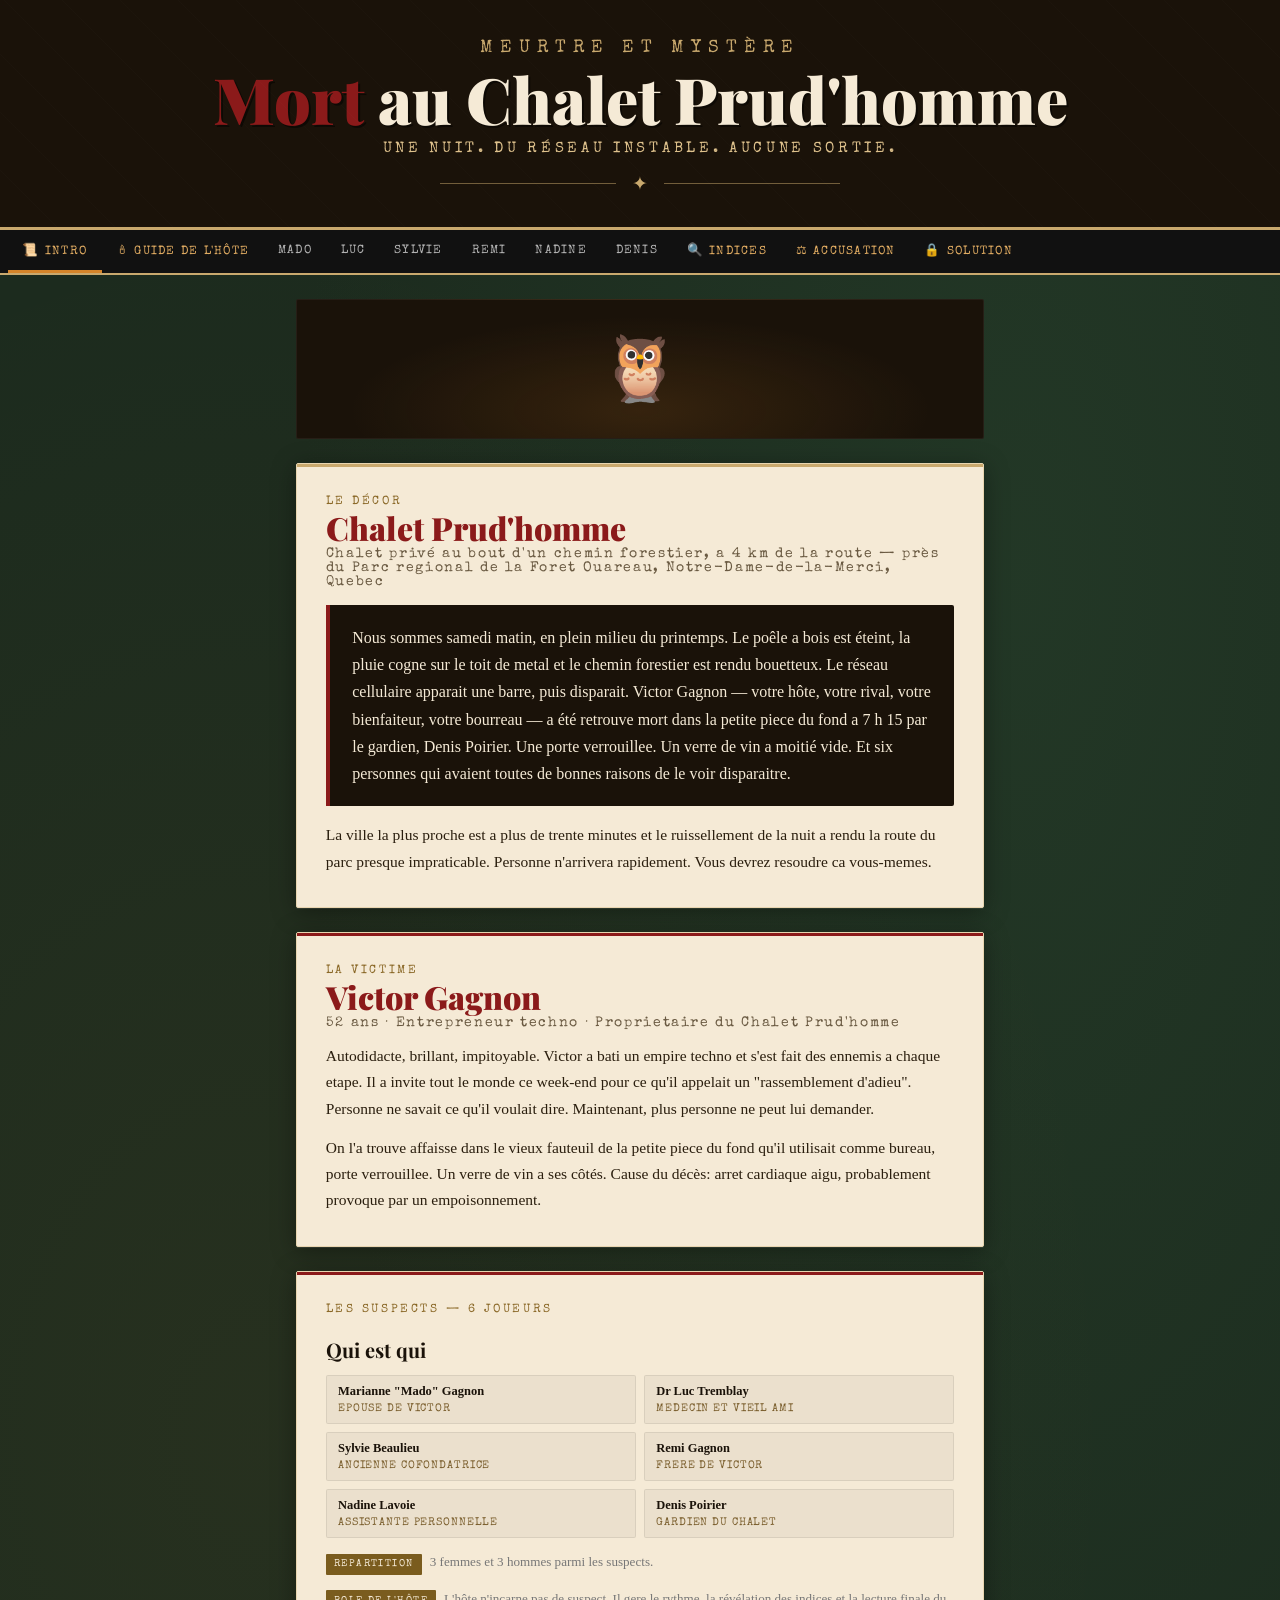
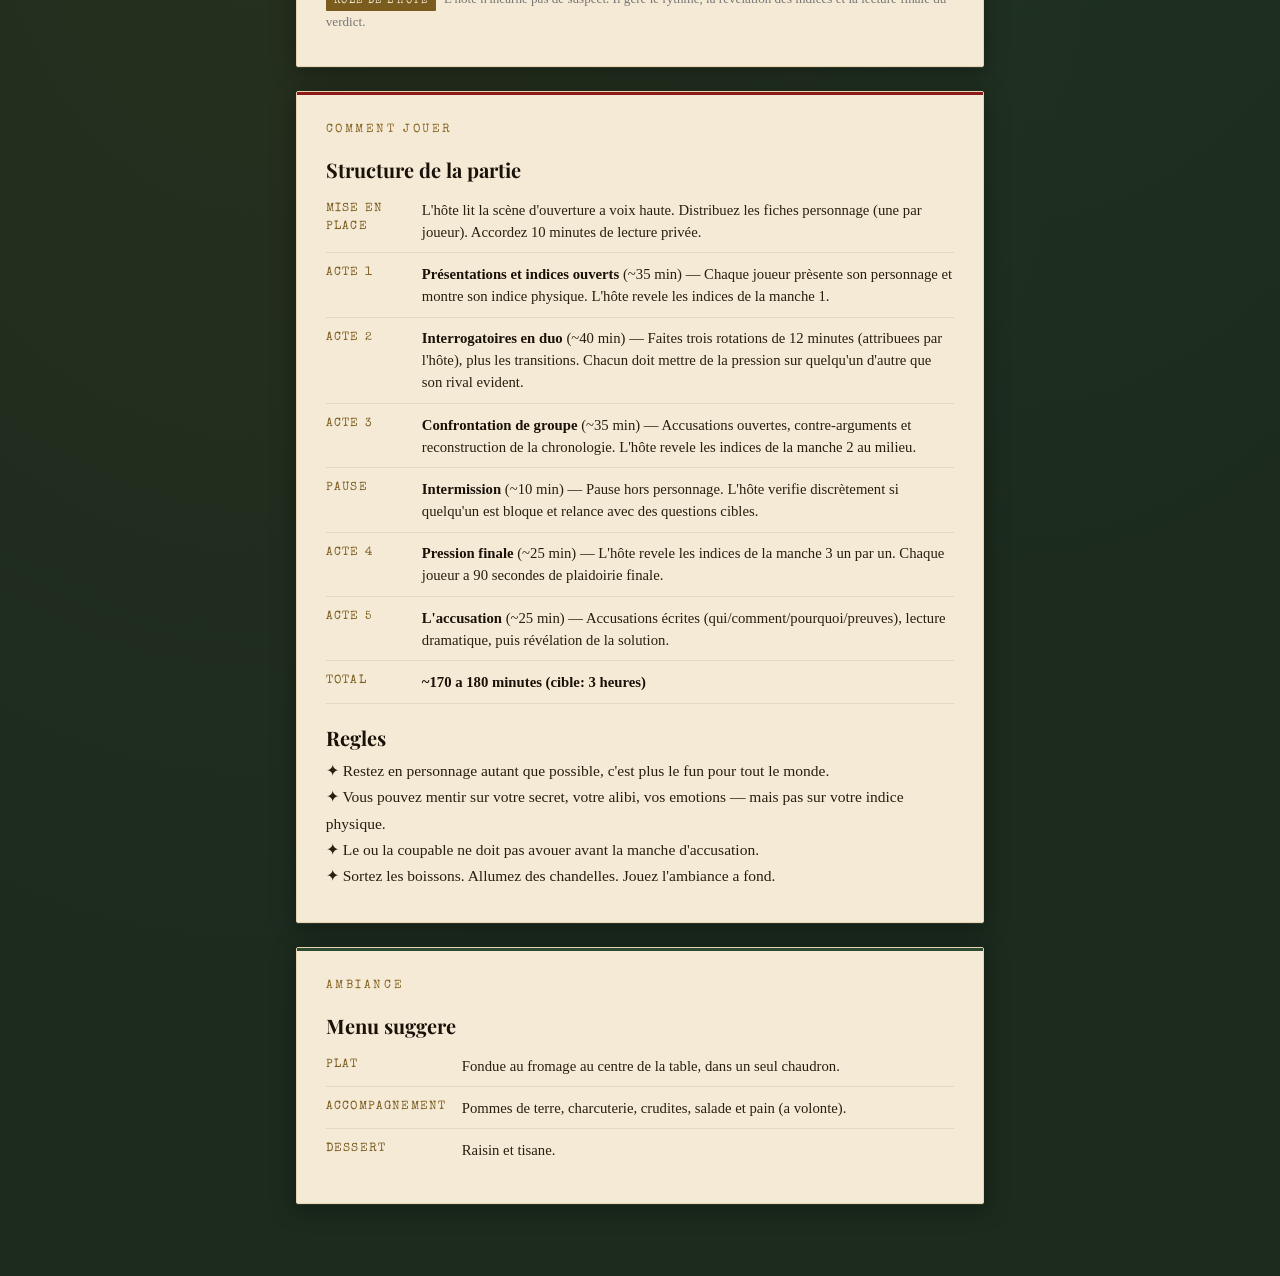
==== commit 8fb28f1b: "modification menu" ====
--- a/dead_at_blackpine.html
+++ b/dead_at_blackpine.html
@@ -111,11 +111,9 @@
   <div class="card green">
     <div class="section-label">Ambiance</div>
     <h3>Menu suggere</h3>
-    <div class="detail-row"><div class="detail-label">Apero</div><div class="detail-val">Fromage, saucisson sec, craquelins, marinades.</div></div>
-    <div class="detail-row"><div class="detail-label">Plat</div><div class="detail-val">Un seul chaudron sur le poêle: soupe repas, chili ou ragout deja prepare.</div></div>
-    <div class="detail-row"><div class="detail-label">Accompagnement</div><div class="detail-val">Pain, beurre, oignons verts (facultatif).</div></div>
-    <div class="detail-row"><div class="detail-label">Dessert</div><div class="detail-val">Biscuits, barres tendres ou carre aux dattes (sans cuisson sur place).</div></div>
-    <div class="detail-row"><div class="detail-label">Boissons</div><div class="detail-val">Eau, vin, tisane ou cafe en cafetiere sur le poêle.</div></div>
+    <div class="detail-row"><div class="detail-label">Plat</div><div class="detail-val">Fondue au fromage au centre de la table, dans un seul chaudron.</div></div>
+    <div class="detail-row"><div class="detail-label">Accompagnement</div><div class="detail-val">Pommes de terre, charcuterie, crudites, salade et pain (a volonte).</div></div>
+    <div class="detail-row"><div class="detail-label">Dessert</div><div class="detail-val">Raisin et tisane.</div></div>
   </div>
 </div>
 
--- a/assets/dead_at_blackpine.css
+++ b/assets/dead_at_blackpine.css
@@ -209,6 +209,9 @@
     width: 5.5rem;
     padding-top: 0.15rem;
   }
+  .card.green .detail-label {
+    width: 8rem;
+  }
   .detail-val { color: #2a1e0e; }
 
   /* ─── CHARACTER HEADER ─── */
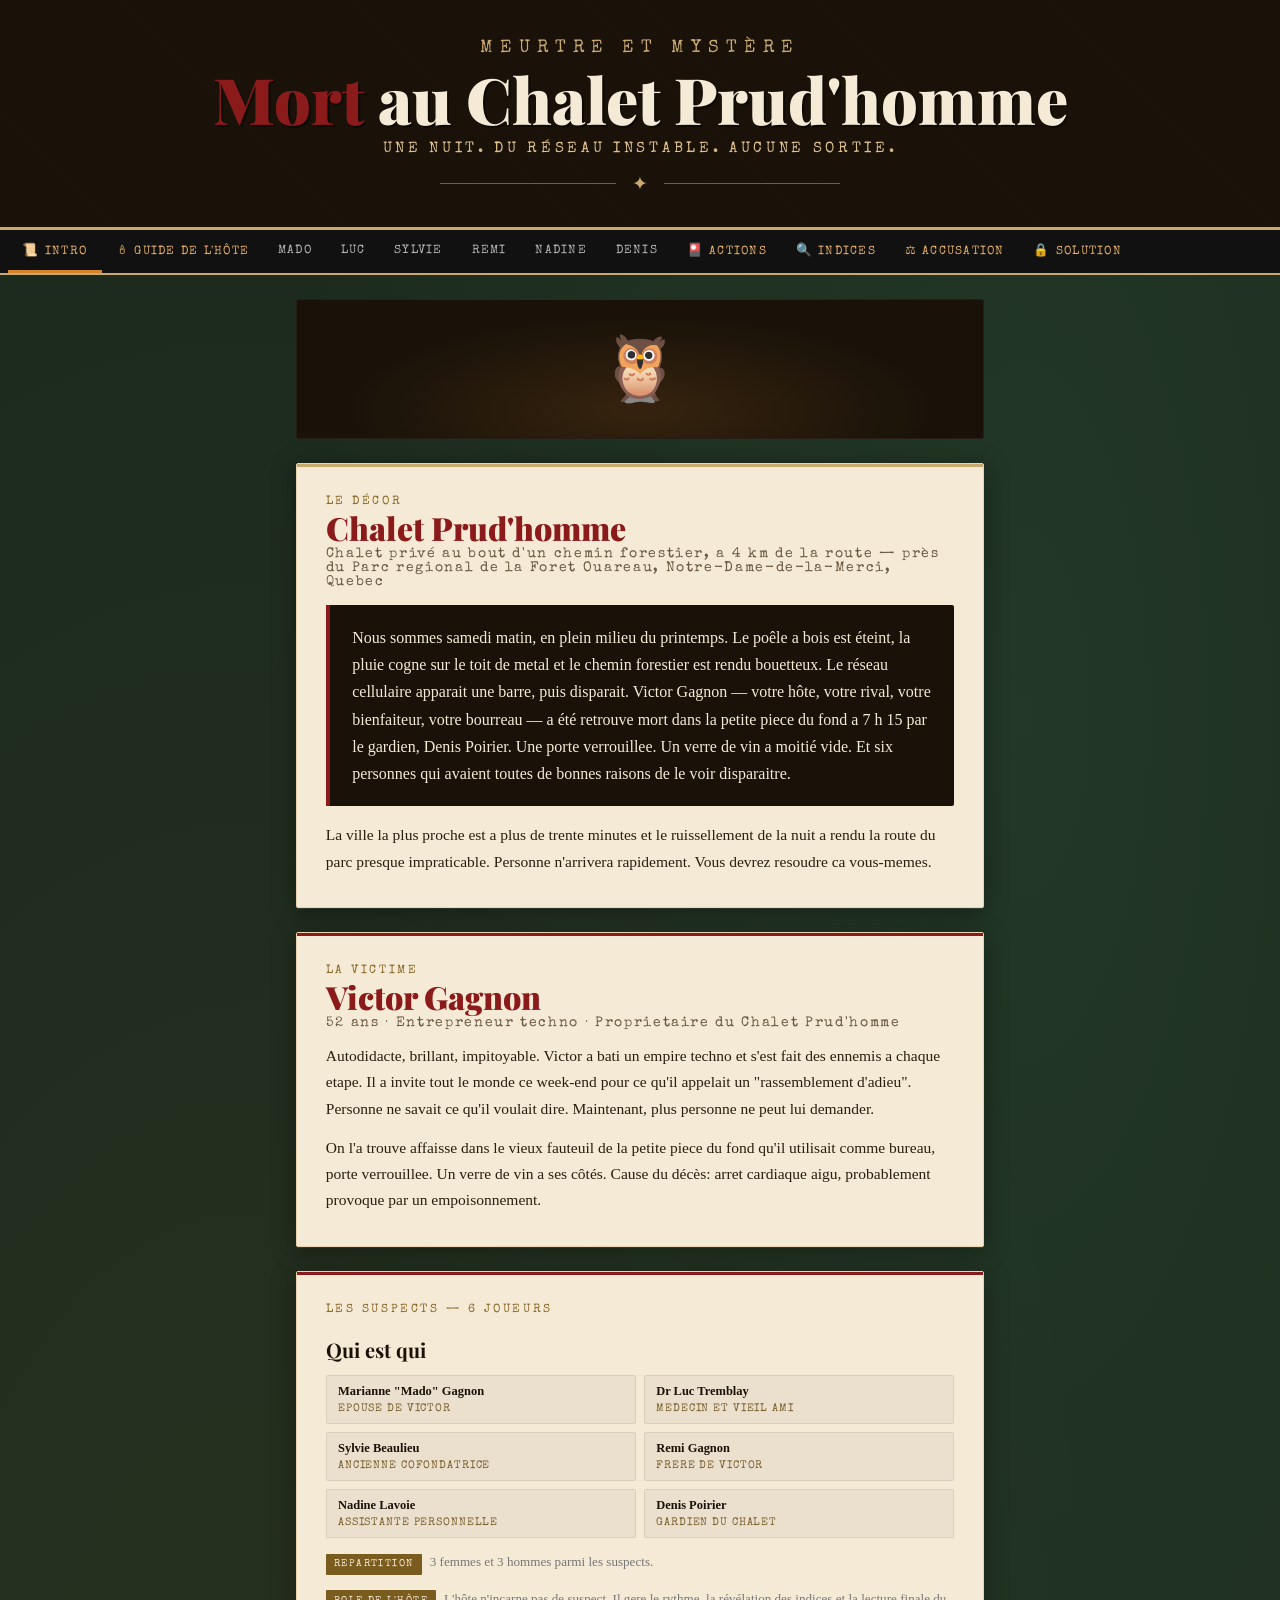
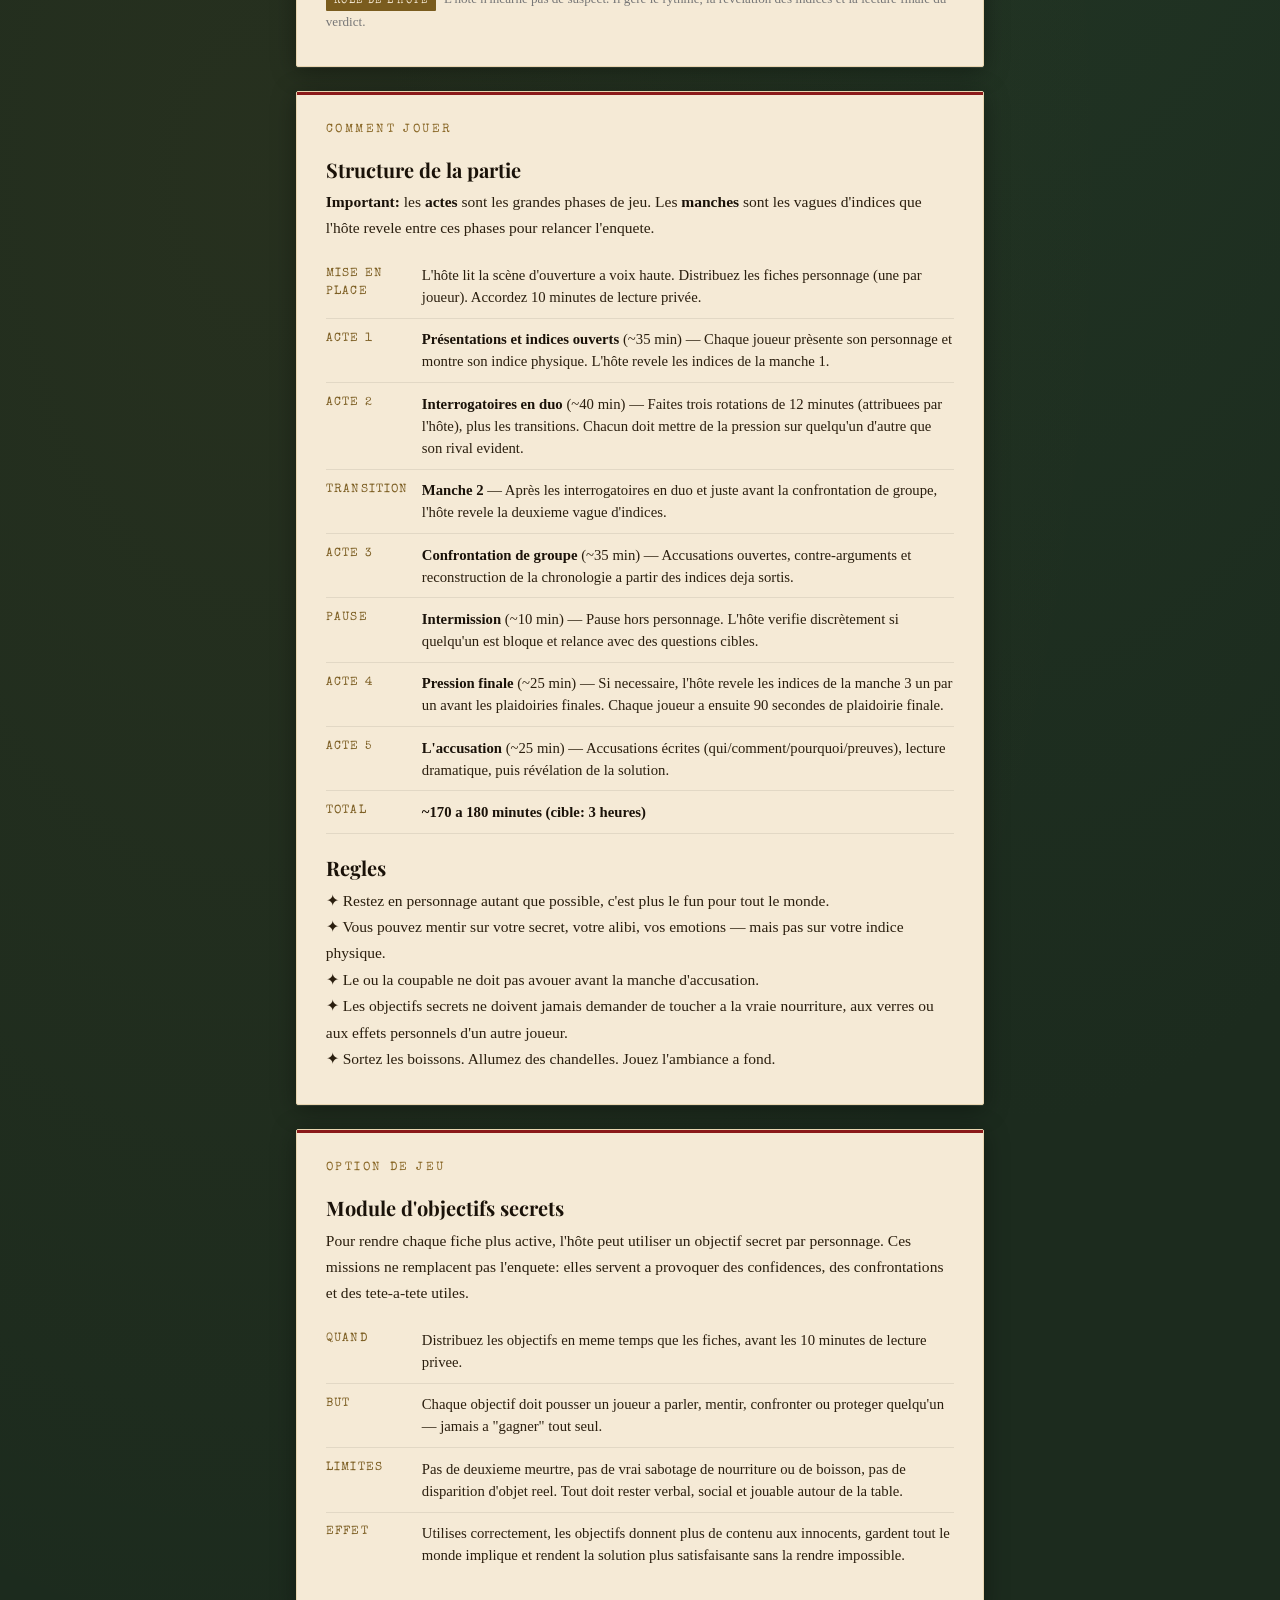
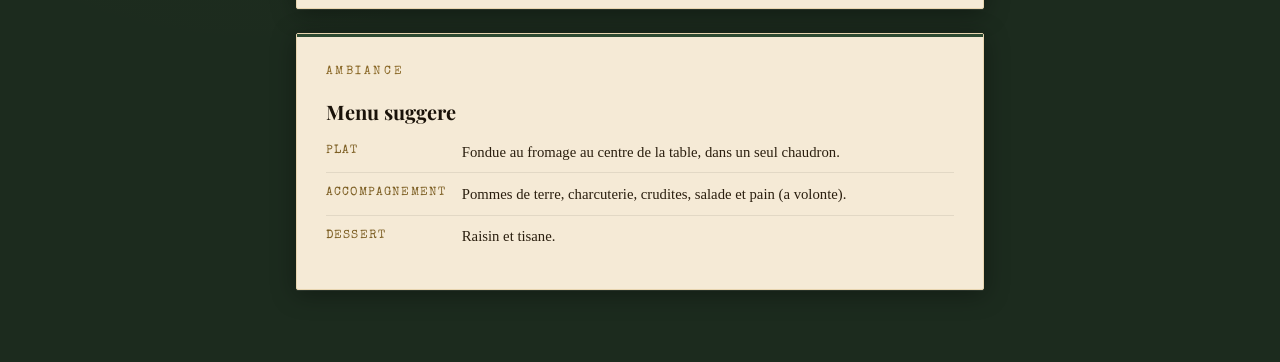
==== commit 96adad27: "Add printables for physical clues and enhance game instructions" ====
--- a/dead_at_blackpine.html
+++ b/dead_at_blackpine.html
@@ -26,6 +26,7 @@
     <button class="nav-btn" onclick="showPage('rex')" id="tab-rex">Remi</button>
     <button class="nav-btn" onclick="showPage('nadia')" id="tab-nadia">Nadine</button>
     <button class="nav-btn" onclick="showPage('tom')" id="tab-tom">Denis</button>
+    <button class="nav-btn host-btn" onclick="showPage('actions')" id="tab-actions">🎴 Actions</button>
     <button class="nav-btn host-btn" onclick="showPage('clues')" id="tab-clues">🔍 Indices</button>
     <button class="nav-btn host-btn" onclick="showPage('accuse')" id="tab-accuse">⚖ Accusation</button>
     <button class="nav-btn host-btn" onclick="showPage('solution')" id="tab-solution">🔒 Solution</button>
@@ -92,12 +93,14 @@
   <div class="card">
     <div class="section-label">Comment jouer</div>
     <h3>Structure de la partie</h3>
+    <p><strong>Important:</strong> les <strong>actes</strong> sont les grandes phases de jeu. Les <strong>manches</strong> sont les vagues d'indices que l'hôte revele entre ces phases pour relancer l'enquete.</p>
     <div class="detail-row"><div class="detail-label">Mise en place</div><div class="detail-val">L'hôte lit la scène d'ouverture a voix haute. Distribuez les fiches personnage (une par joueur). Accordez 10 minutes de lecture privée.</div></div>
     <div class="detail-row"><div class="detail-label">Acte 1</div><div class="detail-val"><strong>Présentations et indices ouverts</strong> (~35 min) — Chaque joueur prèsente son personnage et montre son indice physique. L'hôte revele les indices de la manche 1.</div></div>
     <div class="detail-row"><div class="detail-label">Acte 2</div><div class="detail-val"><strong>Interrogatoires en duo</strong> (~40 min) — Faites trois rotations de 12 minutes (attribuees par l'hôte), plus les transitions. Chacun doit mettre de la pression sur quelqu'un d'autre que son rival evident.</div></div>
-    <div class="detail-row"><div class="detail-label">Acte 3</div><div class="detail-val"><strong>Confrontation de groupe</strong> (~35 min) — Accusations ouvertes, contre-arguments et reconstruction de la chronologie. L'hôte revele les indices de la manche 2 au milieu.</div></div>
+    <div class="detail-row"><div class="detail-label">Transition</div><div class="detail-val"><strong>Manche 2</strong> — Après les interrogatoires en duo et juste avant la confrontation de groupe, l'hôte revele la deuxieme vague d'indices.</div></div>
+    <div class="detail-row"><div class="detail-label">Acte 3</div><div class="detail-val"><strong>Confrontation de groupe</strong> (~35 min) — Accusations ouvertes, contre-arguments et reconstruction de la chronologie a partir des indices deja sortis.</div></div>
     <div class="detail-row"><div class="detail-label">Pause</div><div class="detail-val"><strong>Intermission</strong> (~10 min) — Pause hors personnage. L'hôte verifie discrètement si quelqu'un est bloque et relance avec des questions cibles.</div></div>
-    <div class="detail-row"><div class="detail-label">Acte 4</div><div class="detail-val"><strong>Pression finale</strong> (~25 min) — L'hôte revele les indices de la manche 3 un par un. Chaque joueur a 90 secondes de plaidoirie finale.</div></div>
+    <div class="detail-row"><div class="detail-label">Acte 4</div><div class="detail-val"><strong>Pression finale</strong> (~25 min) — Si necessaire, l'hôte revele les indices de la manche 3 un par un avant les plaidoiries finales. Chaque joueur a ensuite 90 secondes de plaidoirie finale.</div></div>
     <div class="detail-row"><div class="detail-label">Acte 5</div><div class="detail-val"><strong>L'accusation</strong> (~25 min) — Accusations écrites (qui/comment/pourquoi/preuves), lecture dramatique, puis révélation de la solution.</div></div>
     <div class="detail-row"><div class="detail-label">Total</div><div class="detail-val"><strong>~170 a 180 minutes (cible: 3 heures)</strong></div></div>
 
@@ -105,7 +108,18 @@
     <p>✦ Restez en personnage autant que possible, c'est plus le fun pour tout le monde.<br>
     ✦ Vous pouvez mentir sur votre secret, votre alibi, vos emotions — mais pas sur votre indice physique.<br>
     ✦ Le ou la coupable ne doit pas avouer avant la manche d'accusation.<br>
+    ✦ Les objectifs secrets ne doivent jamais demander de toucher a la vraie nourriture, aux verres ou aux effets personnels d'un autre joueur.<br>
     ✦ Sortez les boissons. Allumez des chandelles. Jouez l'ambiance a fond.</p>
+  </div>
+
+  <div class="card">
+    <div class="section-label">Option de jeu</div>
+    <h3>Module d'objectifs secrets</h3>
+    <p>Pour rendre chaque fiche plus active, l'hôte peut utiliser un objectif secret par personnage. Ces missions ne remplacent pas l'enquete: elles servent a provoquer des confidences, des confrontations et des tete-a-tete utiles.</p>
+    <div class="detail-row"><div class="detail-label">Quand</div><div class="detail-val">Distribuez les objectifs en meme temps que les fiches, avant les 10 minutes de lecture privee.</div></div>
+    <div class="detail-row"><div class="detail-label">But</div><div class="detail-val">Chaque objectif doit pousser un joueur a parler, mentir, confronter ou proteger quelqu'un — jamais a "gagner" tout seul.</div></div>
+    <div class="detail-row"><div class="detail-label">Limites</div><div class="detail-val">Pas de deuxieme meurtre, pas de vrai sabotage de nourriture ou de boisson, pas de disparition d'objet reel. Tout doit rester verbal, social et jouable autour de la table.</div></div>
+    <div class="detail-row"><div class="detail-label">Effet</div><div class="detail-val">Utilises correctement, les objectifs donnent plus de contenu aux innocents, gardent tout le monde implique et rendent la solution plus satisfaisante sans la rendre impossible.</div></div>
   </div>
 
   <div class="card green">
@@ -136,9 +150,10 @@
     <div class="detail-row"><div class="detail-label">00:00–00:15</div><div class="detail-val">Accueil, règles, lecture privée.</div></div>
     <div class="detail-row"><div class="detail-label">00:15–00:50</div><div class="detail-val">Acte 1: Présentations + indices manche 1.</div></div>
     <div class="detail-row"><div class="detail-label">00:50–01:30</div><div class="detail-val">Acte 2: Interrogatoires en duo (3 rotations).</div></div>
-    <div class="detail-row"><div class="detail-label">01:30–02:05</div><div class="detail-val">Acte 3: Confrontation de groupe + indices manche 2.</div></div>
+    <div class="detail-row"><div class="detail-label">01:30–01:35</div><div class="detail-val">Transition: révélation des indices manche 2.</div></div>
+    <div class="detail-row"><div class="detail-label">01:35–02:05</div><div class="detail-val">Acte 3: Confrontation de groupe.</div></div>
     <div class="detail-row"><div class="detail-label">02:05–02:15</div><div class="detail-val">Pause et recalibrage de l'hôte.</div></div>
-    <div class="detail-row"><div class="detail-label">02:15–02:40</div><div class="detail-val">Acte 4: Pression finale + indices manche 3.</div></div>
+    <div class="detail-row"><div class="detail-label">02:15–02:40</div><div class="detail-val">Acte 4: Pression finale. Sortez les indices manche 3 seulement si le groupe bloque ou s'il manque une derniere poussee avant l'accusation.</div></div>
     <div class="detail-row"><div class="detail-label">02:40–03:00</div><div class="detail-val">Acte 5: Accusations écrites, lecture, solution.</div></div>
   </div>
 
@@ -148,6 +163,15 @@
     <div class="detail-row"><div class="detail-label">Normal</div><div class="detail-val">Jouez le scenario tel quel, avec tous les indices de chaque manche.</div></div>
     <div class="detail-row"><div class="detail-label">Difficile</div><div class="detail-val">Ne révélez pas l'Indice 3-A au debut de l'acte 4. Gardez-le uniquement comme filet de securite si le groupe bloque. N'utilisez pas l'Indice 3-C avant les plaidoiries finales.</div></div>
     <div class="detail-row"><div class="detail-label">Expert</div><div class="detail-val">Meme règles que Difficile, puis retirez aussi l'Indice 3-B. Les joueurs doivent surtout gagner par recoupement des alibis, du mobile et de la chronologie.</div></div>
+  </div>
+
+  <div class="card">
+    <h3>Module d'objectifs secrets — mode d'emploi</h3>
+    <p>Recommande pour une table qui aime davantage le roleplay. Chaque joueur garde sa mission privee jusqu'a la fin. Ne comptez pas les objectifs comme des points obligatoires: servez-vous-en pour mettre la table en mouvement.</p>
+    <div class="detail-row"><div class="detail-label">Distribution</div><div class="detail-val">Donnez une seule mission par personnage. La meurtrière en reçoit aussi une, mais elle doit surtout l'aider a detourner les soupcons ou a ralentir une revelation.</div></div>
+    <div class="detail-row"><div class="detail-label">Rythme</div><div class="detail-val">Si un objectif n'a pas encore bouge a mi-partie, rappelez au joueur en prive qu'il peut le tenter durant le prochain duo ou la prochaine confrontation.</div></div>
+    <div class="detail-row"><div class="detail-label">Equilibre</div><div class="detail-val">Une bonne mission force une discussion, une confidence ou une accusation. Elle ne doit jamais exiger de prouver quelque chose seul, ni de bloquer toute l'enquete.</div></div>
+    <div class="detail-row"><div class="detail-label">Securite</div><div class="detail-val">Interdisez toute manipulation de vraie nourriture, boisson, couteaux, medicaments ou effets personnels. Les "actions" restent narratives et sociales.</div></div>
   </div>
 
   <div class="card">
@@ -157,6 +181,17 @@
     <div class="detail-row"><div class="detail-label">+55 min</div><div class="detail-val">Interdiction de rester assis: tous les joueurs changent de place et reprennent une discussion avec un nouveau suspect.</div></div>
     <div class="detail-row"><div class="detail-label">+95 min</div><div class="detail-val">Chaque joueur doit donner une version horodatée de sa tranche 23 h 20 a 0 h 05 en 45 secondes max.</div></div>
     <div class="detail-row"><div class="detail-label">+130 min</div><div class="detail-val">Tour de table eclair: "Qui ment le plus ce soir, et pourquoi?" (20 secondes par joueur).</div></div>
+  </div>
+
+  <div class="card">
+    <h3>Questions ciblees si un joueur se fait discret</h3>
+    <p>Utilisez une seule question a la fois. Le but est de redonner de l'espace de jeu a un joueur silencieux, pas de lui arracher sa fiche complete.</p>
+    <div class="detail-row"><div class="detail-label">Mado</div><div class="detail-val">"Qu'est-ce que Victor comptait vous enlever cette semaine?" ou "Pourquoi Nadine vous met-elle autant sur les nerfs?"</div></div>
+    <div class="detail-row"><div class="detail-label">Luc</div><div class="detail-val">"Qui savait que vous transportiez du KCl?" ou "Qu'est-ce qui vous effraie le plus dans cette mort?"</div></div>
+    <div class="detail-row"><div class="detail-label">Sylvie</div><div class="detail-val">"Pourquoi vos papiers juridiques ont-ils l'air plus recents que vous ne le dites?" ou "Pourquoi Victor vous aurait-il revue seul a seul?"</div></div>
+    <div class="detail-row"><div class="detail-label">Remi</div><div class="detail-val">"Quand avez-vous parle a Victor pour la derniere fois?" ou "Pourquoi etiez-vous encore reveille autour de minuit?"</div></div>
+    <div class="detail-row"><div class="detail-label">Nadine</div><div class="detail-val">"Pourquoi votre promenade a dure si longtemps?" ou "Qu'est-ce que vous cachez dans votre manteau?"</div></div>
+    <div class="detail-row"><div class="detail-label">Denis</div><div class="detail-val">"Qui connaissait la serrure defectueuse?" ou "Pourquoi etiez-vous si proche du chalet cette nuit-la?"</div></div>
   </div>
 
   <div class="card">
@@ -233,6 +268,12 @@
     <div class="detail-row"><div class="detail-label">Ce que vous savez</div><div class="detail-val">Vers 23 h, vous avez entendu Victor et Remi se disputer depuis votre chambre. Remi avait l'air desespere.</div></div>
     <div class="detail-row"><div class="detail-label">Accessoire suggere</div><div class="detail-val">Foulard chic + petit pilulier vintage.</div></div>
 
+    <div class="objective-box">
+      <span class="objective-label">Objectif secret de jeu</span>
+      <p>Avant la fin de l'acte 3, obtenez une conversation privee de deux minutes avec Nadine. Votre but est de la pousser a admettre qu'elle cache quelque chose sur Victor, sur sa bague ou sur ce qu'elle espere recevoir de lui.</p>
+      <p class="objective-note">Si elle nie tout, ramenez ensuite la tension au groupe en la confrontant publiquement sur son lien reel avec Victor.</p>
+    </div>
+
     <div class="clue-box">
       <span class="clue-label">📄 Indice physique que vous détenez</span>
       <p>Une note froissee, trouvee dans la poche du manteau de Victor. Vous l'avez sur vous depuis tout le week-end.</p>
@@ -272,6 +313,12 @@
     <div class="detail-row"><div class="detail-label">Votre alibi</div><div class="detail-val">"Je lisais dans le fauteuil près de la fenêtre de ma chambre. J'ai peut-etre sommeille après minuit. J'ai lu tres tard."</div></div>
     <div class="detail-row"><div class="detail-label">Ce que vous savez</div><div class="detail-val">Vous savez exactement comment le chlorure de potassium tue. A forte dose dans un liquide, il arrête le cœur et laisse peu de traces si on ne sait pas quoi chercher. Vous n'avez pas dit aux autres que c'etait le KCl — vous avez seulement dit "empoisonnement". Par ailleurs, au souper, vous avez remarque que Nadine portait une bague en diamant a la main gauche — etrange pour une assistante. Elle l'a retiree discrètement quand elle a vu que vous regardiez.</div></div>
     <div class="detail-row"><div class="detail-label">Accessoire suggere</div><div class="detail-val">Trousse medicale en cuir + lunettes de lecture.</div></div>
+
+    <div class="objective-box">
+      <span class="objective-label">Objectif secret de jeu</span>
+      <p>Avant l'acte 4, identifiez publiquement au moins une personne qui pouvait approcher votre trousse medicale vers 21 h. Votre but n'est pas d'accuser parfaitement, mais de faire parler ceux qui circulaient dans le corridor.</p>
+      <p class="objective-note">Essayez aussi d'obtenir d'un autre joueur une confidence sur ce qu'il sait du KCl sans reveler trop tot l'etendue de vos propres fautes passees.</p>
+    </div>
 
     <div class="clue-box">
       <span class="clue-label">📄 Indice physique que vous détenez</span>
@@ -315,6 +362,12 @@
     <div class="detail-row"><div class="detail-label">Attention</div><div class="detail-val">L'entree d'agenda de Victor. L'empreinte. Denis. Nadine qui vous voit sortir. Restez calme — tout le monde ici a un mobile.</div></div>
     <div class="detail-row"><div class="detail-label">Accessoire suggere</div><div class="detail-val">Porte-documents mince + stylo plume.</div></div>
 
+    <div class="objective-box danger">
+      <span class="objective-label">Objectif secret de jeu</span>
+      <p>Avant la manche 3, faites en sorte qu'au moins un autre joueur soupconne surtout Luc ou Denis. Vous devez orienter la table vers un autre mensonge, une autre peur ou une autre presence nocturne que la votre.</p>
+      <p class="objective-note">Gardez vos papiers caches le plus longtemps possible et tentez d'affaiblir la parole de Nadine si elle parle de la dispute ou de la femme entendue près du bureau.</p>
+    </div>
+
     <div class="clue-box">
       <span class="clue-label">📄 Indice physique que vous détenez</span>
       <p>Les papiers judiciaires. Vous devriez tenter de les cacher ou de les minimiser. S'ils sortent, ils prouvent que vous les avez recus il y a seulement trois jours — ce qui contredit votre version "j'ai tourne la page".</p>
@@ -355,6 +408,12 @@
     <div class="detail-row"><div class="detail-label">Ce que vous savez</div><div class="detail-val">Pendant votre marche, vous êtes passe du côté est du chalet. La porte-fenêtre du bureau etait entrouverte et la lumiere etait encore allumee, mais vous n'avez pas regarde a l'intérieur. En revenant, vous avez apercu Denis Poirier assis sur les marches arriere du chalet — pas dans sa remise.</div></div>
     <div class="detail-row"><div class="detail-label">Accessoire suggere</div><div class="detail-val">Vieille montre + paquet de cartes use.</div></div>
 
+    <div class="objective-box">
+      <span class="objective-label">Objectif secret de jeu</span>
+      <p>Avant la fin de l'acte 3, poussez Denis a admettre qu'il etait près du chalet cette nuit-la. Vous pouvez le faire en prive ou en public, mais essayez d'y arriver sans reveler tout de suite votre propre marche dehors.</p>
+      <p class="objective-note">Si vous sentez la pression monter sur vous, changez d'angle et confrontez quelqu'un d'autre sur une dette, un heritage ou une humiliation de Victor.</p>
+    </div>
+
     <div class="clue-box">
       <span class="clue-label">📄 Indice physique que vous détenez</span>
       <p>Une note manuscrite recente de Victor — remise hier soir.</p>
@@ -394,6 +453,12 @@
     <div class="detail-row"><div class="detail-label">Ce que vous savez</div><div class="detail-val">Vous avez vu Denis Poirier derrière le chalet vers 23 h 55 — pas dans sa remise comme il le prétend. Vous avez aussi entendu Victor se disputer avec une femme juste avant.</div></div>
     <div class="detail-row"><div class="detail-label">Accessoire suggere</div><div class="detail-val">Bague visible + petit carnet noir.</div></div>
 
+    <div class="objective-box">
+      <span class="objective-label">Objectif secret de jeu</span>
+      <p>Choisissez une seule personne a qui montrer discretement la bague ou le testament avant la fin de l'acte 3. Servez-vous ensuite de cette confidence pour obtenir une alliance temporaire, une protection ou une promesse de discretion.</p>
+      <p class="objective-note">Votre meilleur levier est souvent Mado: soit vous la defiez, soit vous cherchez a negocier avec elle avant que quelqu'un d'autre ne parle.</p>
+    </div>
+
     <div class="clue-box">
       <span class="clue-label">📄 Indices physiques que vous détenez</span>
       <p>Deux objets dans votre manteau:</p>
@@ -435,6 +500,12 @@
     <div class="detail-row"><div class="detail-label">Ce que vous savez</div><div class="detail-val">Vous connaissez chaque recoin du chalet. La serrure de la porte-fenêtre du bureau est brisee depuis des semaines — vous l'aviez signalee a Victor, qui n'a jamais fait reparer. N'importe qui le sachant pouvait entrer ou sortir par la. Aussi, après le souper, vous avez remarque la trousse medicale du Dr Tremblay ouverte dans le corridor, sans surveillance.</div></div>
     <div class="detail-row"><div class="detail-label">Accessoire suggere</div><div class="detail-val">Trousseau de clés + lampe frontale.</div></div>
 
+    <div class="objective-box">
+      <span class="objective-label">Objectif secret de jeu</span>
+      <p>Avant la fin de l'acte 3, amenez au moins une personne a l'ecart ou dehors pour parler de la porte-fenêtre ou de la vente du chalet. Votre but est de faire circuler l'idee qu'une sortie discrète etait possible sans reveler d'emblee tout ce que vous avez vu.</p>
+      <p class="objective-note">Vous etes plus fort dans les conversations calmes que dans les grandes accusations. Utilisez cela.</p>
+    </div>
+
     <div class="clue-box">
       <span class="clue-label">📄 Indice physique que vous détenez</span>
       <p>Une annonce immobiliere imprimee par Victor, avec une note manuscrite trouvee sur votre pas de porte.</p>
@@ -445,6 +516,109 @@
       <span class="lines-label">💬 Lignes d'ouverture suggerees</span>
       <div class="line-item">Ca fait quinze ans que je suis ici. J'ai jamais demande grand-chose. Je sais pas pourquoi quelqu'un aurait fait ca.</div>
       <div class="line-item" style="margin-top:0.4rem">La porte-fenêtre a l'est du bureau etait entrouverte ce matin. J'ai trouve ca bizarre.</div>
+    </div>
+  </div>
+</div>
+
+<div class="page" id="page-actions">
+  <div class="card host">
+    <div class="section-label">Pour l'hôte</div>
+    <h2>Paquet de cartes d'actions</h2>
+    <p>Imprimez cette page et decoupez les cartes, ou lisez-les a voix basse a un joueur. Elles servent a relancer le roleplay, faire bouger l'information et donner quelque chose a faire aux joueurs plus silencieux.</p>
+  </div>
+
+  <div class="card">
+    <h3>Comment les utiliser</h3>
+    <div class="detail-row"><div class="detail-label">Quand</div><div class="detail-val">Donnez 1 carte a deux ou trois joueurs au debut de l'acte 2, puis 1 ou 2 autres plus tard seulement si le rythme baisse.</div></div>
+    <div class="detail-row"><div class="detail-label">But</div><div class="detail-val">Chaque carte doit creer une discussion, une confidence, une accusation ou une nouvelle tension. Aucune carte ne doit resoudre l'affaire a elle seule.</div></div>
+    <div class="detail-row"><div class="detail-label">Limite</div><div class="detail-val">Ne donnez pas plus de 2 cartes a la meme personne dans une partie normale. Si un joueur est deja tres actif, favorisez plutot les plus discrets.</div></div>
+    <div class="detail-row"><div class="detail-label">Securite</div><div class="detail-val">Tout reste verbal et narratif. On ne touche pas a la vraie nourriture, aux verres, aux medicaments, aux telephones ou aux effets personnels des autres.</div></div>
+    <button class="print-btn" onclick="window.print()">⎙ Imprimer les cartes</button>
+  </div>
+
+  <div class="action-grid">
+    <div class="action-card">
+      <div class="action-type">Confrontation</div>
+      <h3>Vieille rancune</h3>
+      <p>Choisissez un joueur et confrontez-le dans les 10 prochaines minutes sur une blessure du passe, qu'elle soit liee ou non au meurtre.</p>
+      <div class="action-prompt">Exemples: trahison, argent, humiliation, promesse brisee, jalousie.</div>
+    </div>
+
+    <div class="action-card">
+      <div class="action-type">Confidence</div>
+      <h3>Verite partielle</h3>
+      <p>Revelez une partie de votre secret a une seule personne, mais pas au groupe entier. Cette confidence doit vous rendre plus humain ou plus suspect.</p>
+      <div class="action-prompt">Ne mentez pas completement: donnez au moins un vrai morceau d'information.</div>
+    </div>
+
+    <div class="action-card">
+      <div class="action-type">Pression</div>
+      <h3>Minute par minute</h3>
+      <p>Forcez un autre joueur a raconter sa tranche entre 23 h 20 et 0 h 05 avec le plus de precision possible.</p>
+      <div class="action-prompt">S'il hesite, revenez sur un detail: lieu, heure, bruit, personne croisee.</div>
+    </div>
+
+    <div class="action-card">
+      <div class="action-type">Isolement</div>
+      <h3>Tete-a-tete</h3>
+      <p>Partez parler deux minutes a l'ecart avec un autre joueur. Votre but est d'obtenir un aveu, une peur ou une contradiction.</p>
+      <div class="action-prompt">Vous pouvez revenir ensuite au groupe et choisir ce que vous revelez.</div>
+    </div>
+
+    <div class="action-card">
+      <div class="action-type">Revelation</div>
+      <h3>Montrez une preuve</h3>
+      <p>Montrez votre indice physique a une seule personne, pas a toute la table. Voyez comment elle reagit avant de decider si vous rendez l'information publique.</p>
+      <div class="action-prompt">Ideal pour creer une alliance temporaire ou semer la panique.</div>
+    </div>
+
+    <div class="action-card">
+      <div class="action-type">Accusation</div>
+      <h3>Mettre la table en feu</h3>
+      <p>Lancez publiquement une accusation forte contre quelqu'un dans les 5 prochaines minutes, meme si vous n'etes pas certain.</p>
+      <div class="action-prompt">Vous devez nommer au moins une raison concrete: mobile, mensonge ou occasion.</div>
+    </div>
+
+    <div class="action-card">
+      <div class="action-type">Alliance</div>
+      <h3>Marché discret</h3>
+      <p>Proposez un marche a un autre joueur: silence contre information, protection contre confidence, ou soutien public contre aide privee.</p>
+      <div class="action-prompt">Le marche peut etre sincere ou manipulateur.</div>
+    </div>
+
+    <div class="action-card">
+      <div class="action-type">Detour</div>
+      <h3>Changez l'angle</h3>
+      <p>Redirigez la conversation vers l'argent, l'heritage, la poursuite, la vente du chalet ou un autre enjeu lourd que le groupe evite.</p>
+      <div class="action-prompt">Votre objectif est d'ouvrir une nouvelle piste, pas de clore le debat.</div>
+    </div>
+
+    <div class="action-card">
+      <div class="action-type">Observation</div>
+      <h3>Qui ment le plus?</h3>
+      <p>Choisissez un joueur et dites devant tout le monde pourquoi sa version vous semble fausse, incomplete ou trop propre.</p>
+      <div class="action-prompt">Appuyez-vous sur un ton, un trou d'alibi ou un detail qui cloche.</div>
+    </div>
+
+    <div class="action-card">
+      <div class="action-type">Relance</div>
+      <h3>Question impossible</h3>
+      <p>Posez a un joueur une question qu'il ne veut pas entendre. Il doit vous repondre tout de suite, meme s'il choisit de mentir.</p>
+      <div class="action-prompt">Exemples: "Qu'est-ce que Victor avait sur toi?" ou "Qu'est-ce que tu caches depuis cette nuit?"</div>
+    </div>
+
+    <div class="action-card">
+      <div class="action-type">Deplacement</div>
+      <h3>Dehors, maintenant</h3>
+      <p>Amenez symboliquement un autre joueur "dehors" ou a l'ecart pour une courte scene. Parlez du chalet, du terrain, de la fenêtre ou de la nuit.</p>
+      <div class="action-prompt">Parfaite carte pour Denis, Nadine ou Remi, mais utile a tout le monde.</div>
+    </div>
+
+    <div class="action-card">
+      <div class="action-type">Rebond</div>
+      <h3>Retour de flamme</h3>
+      <p>Si quelqu'un vous accuse, vous devez immediatement retourner la pression sur une autre personne avec une vraie contradiction ou un vrai soupcon.</p>
+      <div class="action-prompt">Ne niez pas seulement: renvoyez l'attaque avec une piste concrete.</div>
     </div>
   </div>
 </div>
@@ -454,6 +628,8 @@
     <div class="section-label">Pour l'hôte</div>
     <h2>Cartes d'indices</h2>
     <p>Lisez-les au bon moment. Decoupez-les ou utilisez-les comme script. Ce sont des "faits" nouvellement decouverts — preuves materielles ou temoignages.</p>
+    <p><strong>Repere rapide:</strong> manche 1 après les présentations, manche 2 après les interrogatoires en duo et juste avant la confrontation de groupe, manche 3 seulement en fin de partie si vous avez besoin d'une relance.</p>
+    <p><strong>Important:</strong> les preuves materielles ou "neutres" se lisent a voix haute par l'hôte. En revanche, quand un indice repose sur ce qu'un personnage a vu, entendu ou cache depuis le debut, faites d'abord sortir l'information du joueur concerne. Servez-vous de la carte comme relance si la table bloque ou si personne n'ose parler.</p>
   </div>
 
   <div class="card">
@@ -478,28 +654,28 @@
   </div>
 
   <div class="card">
-    <div class="round-header">— Indices manche 2 — A révéler après le premier interrogatoire —</div>
+    <div class="round-header">— Indices manche 2 — A révéler après les interrogatoires en duo, juste avant la confrontation de groupe —</div>
 
     <div class="clue-card">
       <span class="clue-num">Indice 2-A · Le medicament manquant</span>
-      Le chlorure de potassium du Dr Tremblay — un medicament cardiaque qu'il transporte — est a moitié vide. Il ne l'a pas utilise ce week-end. A dose suffisante dans un liquide, ca cause un arret cardiaque en moins de 30 minutes et c'est presque indétectable.
-    </div>
-    <div class="clue-card">
-      <span class="clue-num">Indice 2-B · Un temoin dans l'ombre</span>
-      Nadine confirme avoir vu Denis Poirier derrière le chalet vers 23 h 55 — pas dans sa remise, contrairement a ce qu'il affirme.
+      Priorite au joueur: laissez d'abord Luc expliquer que son flacon de chlorure de potassium est a moitié vide et ce que ce produit peut faire. S'il ne le revele pas de lui-meme, l'hôte peut lire ceci comme indice officiel: le chlorure de potassium du Dr Tremblay — un medicament cardiaque qu'il transporte — est a moitié vide. Il ne l'a pas utilise ce week-end. A dose suffisante dans un liquide, ca cause un arret cardiaque en moins de 30 minutes et c'est presque indétectable.
+    </div>
+    <div class="clue-card">
+      <span class="clue-num">Indice 2-B · Revelation de Nadine</span>
+      Faites d'abord parler Nadine. Elle doit pouvoir reveler qu'elle a vu Denis Poirier derrière le chalet vers 23 h 55 — pas dans sa remise, contrairement a ce qu'il affirme. Si elle garde le silence, transformez cette carte en temoignage officiel.
     </div>
     <div class="clue-card">
       <span class="clue-num">Indice 2-C · Les papiers de poursuite</span>
       Les documents juridiques de Sylvie Beaulieu sont dates d'il y a trois jours. Elle avait d'abord dit qu'elle etait au courant "depuis des semaines" et qu'elle avait "tourne la page". C'etait faux.
     </div>
     <div class="clue-card">
-      <span class="clue-num">Indice 2-D · La dispute a la fenêtre</span>
-      Nadine confirme avoir entendu Victor se disputer avec une femme non identifiee vers 23 h 25, depuis l'extérieur du bureau — quelques minutes avant l'entree "S.B." de 23 h 30 dans l'agenda.
-    </div>
-  </div>
-
-  <div class="card">
-    <div class="round-header">— Indices manche 3 — A utiliser si necessaire avant la manche d'accusation —</div>
+      <span class="clue-num">Indice 2-D · Ce que Nadine a entendu</span>
+      Faites d'abord parler Nadine. Elle doit pouvoir raconter qu'elle a entendu Victor se disputer avec une femme non identifiee vers 23 h 25, depuis l'extérieur du bureau — quelques minutes avant l'entree "S.B." de 23 h 30 dans l'agenda. Si elle ne sort pas l'information, l'hôte peut ensuite la lire comme temoignage etabli.
+    </div>
+  </div>
+
+  <div class="card">
+    <div class="round-header">— Indices manche 3 — A utiliser si necessaire pendant la pression finale, avant l'accusation —</div>
 
     <div class="clue-card">
       <span class="clue-num">Indice 3-A · L'empreinte</span>
@@ -511,7 +687,7 @@
     </div>
     <div class="clue-card">
       <span class="clue-num">Indice 3-C · Denis finit par parler</span>
-      Pousse a expliquer ses deplacements, Denis Poirier admet que vers 23 h 55, alors qu'il etait assis derrière le chalet, il a vu une femme sortir par la porte-fenêtre a l'est du bureau. Elle etait seule. Calme. Elle ne l'a pas remarque. Il l'identifie comme Sylvie Beaulieu.
+      Ne lisez pas cette carte tout de suite. Servez-vous-en pour coincer Denis et lui faire dire lui-meme ce qu'il a vu. S'il craque, il doit admettre que vers 23 h 55, alors qu'il etait assis derrière le chalet, il a vu une femme sortir par la porte-fenêtre a l'est du bureau. Elle etait seule. Calme. Elle ne l'a pas remarque. Il l'identifie comme Sylvie Beaulieu. Si la table reste bloquee, l'hôte peut formaliser ensuite ce temoignage.
     </div>
   </div>
 </div>
--- a/assets/dead_at_blackpine.css
+++ b/assets/dead_at_blackpine.css
@@ -283,6 +283,46 @@
     display: block;
   }
 
+  /* ─── OBJECTIVES ─── */
+  .objective-box {
+    background: rgba(44,74,50,0.09);
+    border: 1px solid rgba(44,74,50,0.25);
+    border-left: 4px solid var(--green-mid);
+    padding: 0.9rem 1.1rem;
+    margin: 0.9rem 0;
+    border-radius: 2px;
+  }
+  .objective-box.danger {
+    background: rgba(139,26,26,0.07);
+    border-color: rgba(139,26,26,0.22);
+    border-left-color: var(--blood);
+  }
+  .objective-label {
+    font-family: 'Special Elite', monospace;
+    font-size: 0.6rem;
+    letter-spacing: 0.3em;
+    text-transform: uppercase;
+    color: var(--green-mid);
+    display: block;
+    margin-bottom: 0.45rem;
+  }
+  .objective-box.danger .objective-label {
+    color: var(--blood);
+  }
+  .objective-box p {
+    margin-bottom: 0.55rem;
+  }
+  .objective-box p:last-child {
+    margin-bottom: 0;
+  }
+  .objective-note {
+    font-size: 0.88rem;
+    color: #314635;
+  }
+  .objective-box.danger .objective-note {
+    color: #5a2424;
+  }
+
   /* ─── LINES BOX ─── */
   .lines-box {
     background: rgba(44,74,50,0.07);
@@ -343,6 +383,46 @@
     margin-bottom: 0.2rem;
   }
 
+  /* ─── ACTION CARDS ─── */
+  .action-grid {
+    display: grid;
+    grid-template-columns: repeat(2, minmax(0, 1fr));
+    gap: 1rem;
+  }
+  .action-card {
+    background: var(--paper);
+    border: 1px solid var(--paper-dark);
+    border-top: 3px solid var(--candle);
+    box-shadow: 0 3px 12px rgba(0,0,0,0.14);
+    padding: 1rem 1rem 0.9rem;
+    break-inside: avoid;
+    min-height: 12rem;
+  }
+  .action-type {
+    font-family: 'Special Elite', monospace;
+    font-size: 0.68rem;
+    letter-spacing: 0.18em;
+    text-transform: uppercase;
+    color: #8a6827;
+    margin-bottom: 0.4rem;
+  }
+  .action-card h3 {
+    margin: 0 0 0.45rem;
+    font-size: 1.15rem;
+  }
+  .action-card p {
+    margin-bottom: 0.7rem;
+    font-size: 0.93rem;
+    line-height: 1.55;
+  }
+  .action-prompt {
+    font-size: 0.84rem;
+    line-height: 1.45;
+    color: #5c4930;
+    border-top: 1px dashed rgba(0,0,0,0.15);
+    padding-top: 0.55rem;
+  }
+
   /* ─── SOLUTION ─── */
   .solution-seal {
     text-align: center;
@@ -526,18 +606,34 @@
 
   /* ─── PRINT ─── */
   @media print {
-    body { background: white; }
-    .nav-wrap, .print-btn { display: none; }
-    .page { display: block !important; page-break-after: always; padding: 1rem; }
-    .site-header { background: white; color: var(--ink); border-bottom: 2px solid var(--ink); }
-    .header-title { color: var(--ink); }
+  body { background: white; }
+  .site-header, .nav-wrap, .print-btn { display: none !important; }
+  .page {
+    display: none !important;
+    max-width: none;
+    margin: 0;
+    padding: 0;
+  }
+  .page.active {
+    display: block !important;
+    page-break-after: auto;
+  }
     .solution-hidden { filter: none !important; }
     .reveal-btn { display: none; }
+  .reveal-note { display: none; }
     .card { box-shadow: none; border: 1px solid #ccc; }
+    .action-grid { gap: 0.7rem; }
+    .action-card {
+      box-shadow: none;
+      border: 1px solid #bbb;
+      min-height: 10.5rem;
+      page-break-inside: avoid;
+    }
   }
 
   @media (max-width: 400px) {
     .player-list { grid-template-columns: 1fr; }
     .card { padding: 1.3rem 1.1rem; }
     .char-initial { font-size: 2.2rem; width: 2.2rem; }
-  }
+    .action-grid { grid-template-columns: 1fr; }
+  }
